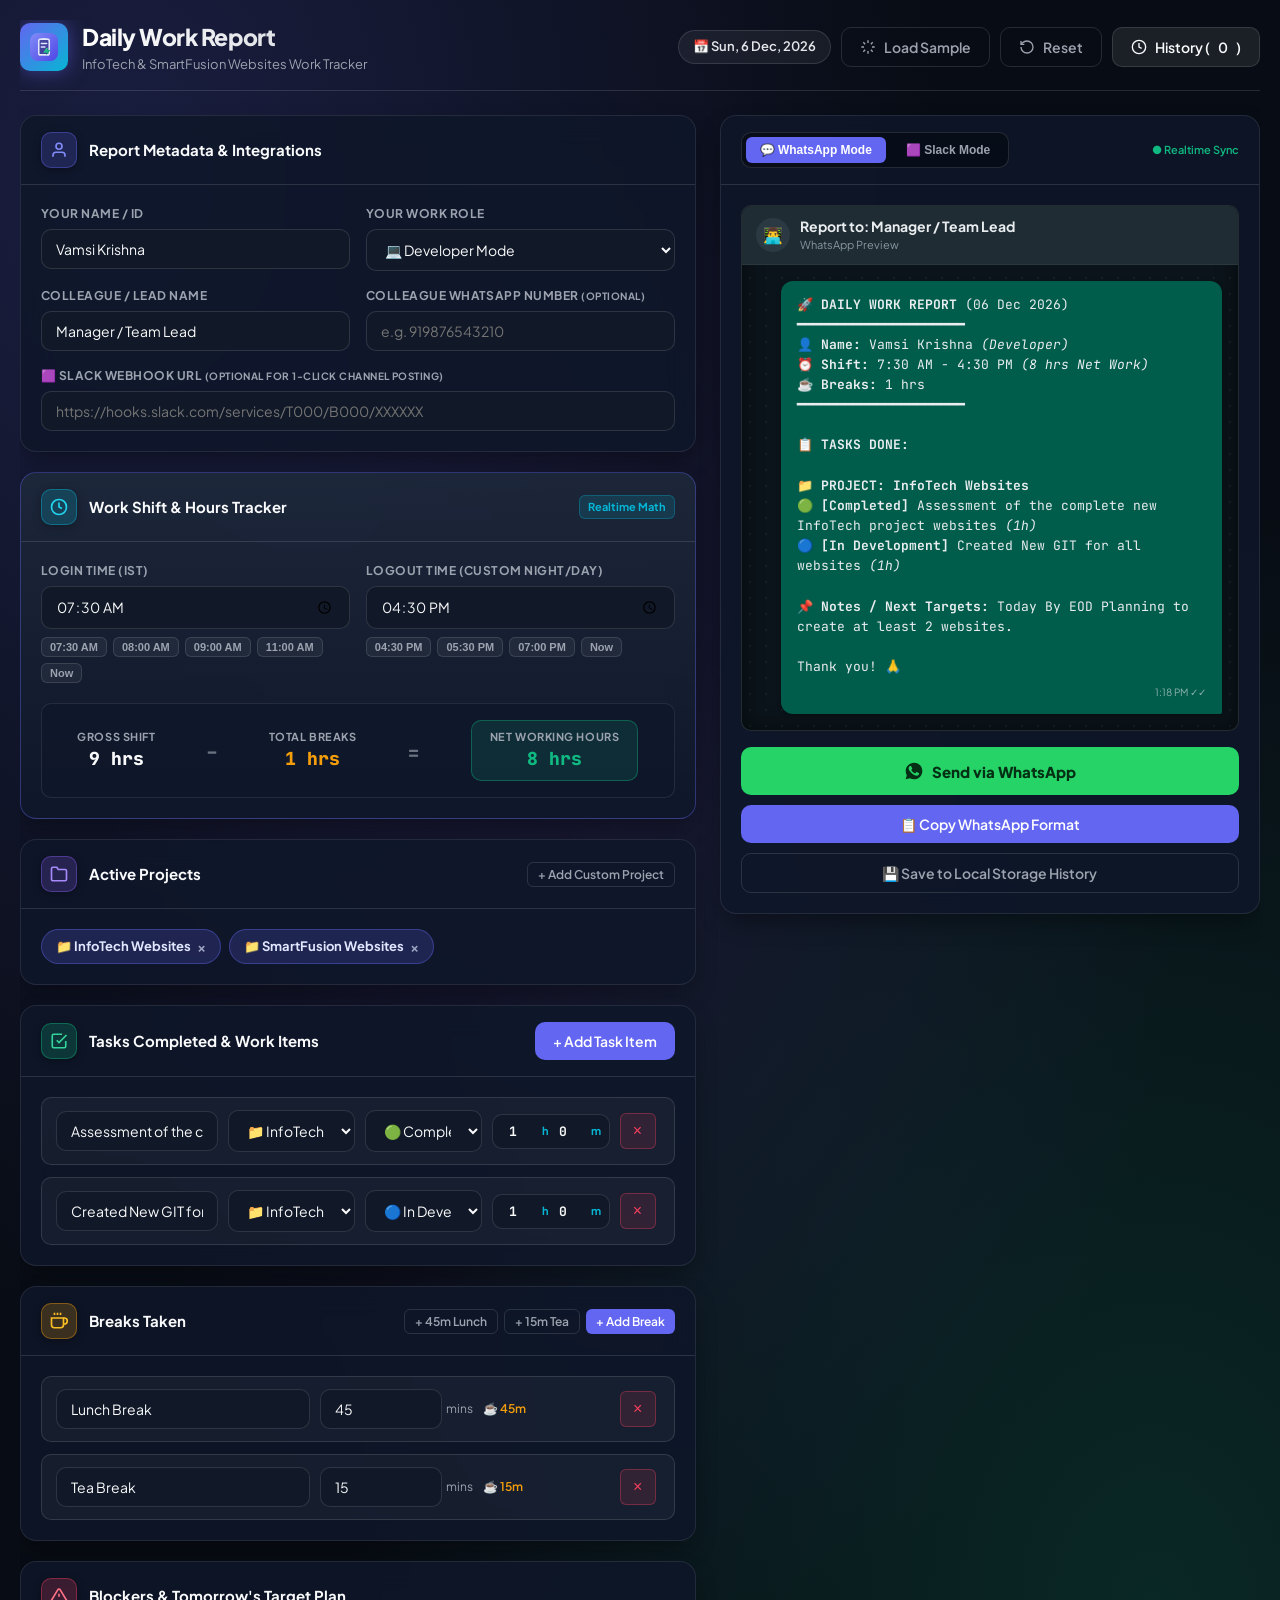
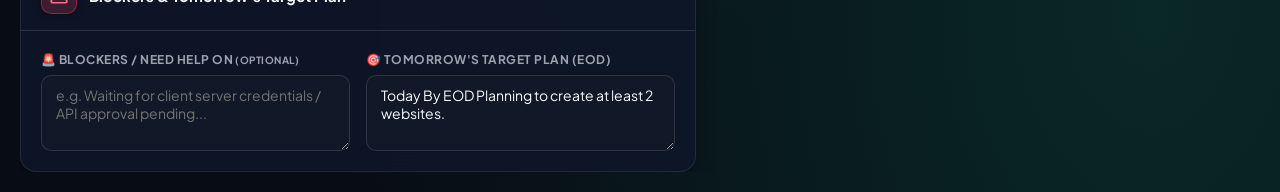
==== index.html @ c038e592 "Initial commit: Daily Work Report App" ====
<!DOCTYPE html>
<html lang="en">
<head>
  <meta charset="UTF-8">
  <meta name="viewport" content="width=device-width, initial-scale=1.0">
  <title>Daily Work Report & WhatsApp/Slack Generator</title>
  <link rel="preconnect" href="https://fonts.googleapis.com">
  <link rel="preconnect" href="https://fonts.gstatic.com" crossorigin>
  <link href="https://fonts.googleapis.com/css2?family=Plus+Jakarta+Sans:wght@400;500;600;700;800&family=JetBrains+Mono:wght@400;500;600;700&display=swap" rel="stylesheet">
  <link rel="icon" type="image/svg+xml" href="data:image/svg+xml,<svg xmlns='http://www.w3.org/2000/svg' viewBox='0 0 32 32' fill='none'><defs><linearGradient id='g1' x1='0%' y1='0%' x2='100%' y2='100%'><stop offset='0%' stop-color='%23818CF8'/><stop offset='100%' stop-color='%234F46E5'/></linearGradient><linearGradient id='g2' x1='0%' y1='0%' x2='100%' y2='100%'><stop offset='0%' stop-color='%2334D399'/><stop offset='100%' stop-color='%23059669'/></linearGradient></defs><rect width='32' height='32' rx='9' fill='url(%23g1)'/><path d='M10 8C10 6.89543 10.8954 6 12 6H20C21.1046 6 22 6.89543 22 8V24C22 25.1046 21.1046 26 20 26H12C10.8954 26 10 25.1046 10 24V8Z' fill='%231E1B4B' fill-opacity='0.5'/><path d='M10 9C10 7.89543 10.8954 7 12 7H20C21.1046 7 22 7.89543 22 9V23C22 24.1046 21.1046 25 20 25H12C10.8954 25 10 24.1046 10 23V9Z' stroke='%23E0E7FF' stroke-width='1.8' stroke-linejoin='round'/><path d='M14 6H18V8H14V6Z' fill='%23E0E7FF'/><path d='M13 12H19M13 16H17' stroke='%23E0E7FF' stroke-width='1.8' stroke-linecap='round'/><path d='M18.5 17L15 22.5H19.5L18 26L23.5 19.5H19.5L21 17H18.5Z' fill='url(%23g2)'/></svg>">
  <link rel="stylesheet" href="styles.css">
</head>
<body>
  <div class="app-container">
    <!-- Top Header -->
    <header class="app-header">
      <div class="header-brand">
        <div class="brand-icon" title="Daily Work Tracker">
          <svg width="28" height="28" viewBox="0 0 32 32" fill="none" xmlns="http://www.w3.org/2000/svg">
            <defs>
              <linearGradient id="logoGradIndex" x1="0%" y1="0%" x2="100%" y2="100%">
                <stop offset="0%" stop-color="#818CF8" />
                <stop offset="100%" stop-color="#4F46E5" />
              </linearGradient>
              <linearGradient id="sparkGradIndex" x1="0%" y1="0%" x2="100%" y2="100%">
                <stop offset="0%" stop-color="#34D399" />
                <stop offset="100%" stop-color="#059669" />
              </linearGradient>
            </defs>
            <rect width="32" height="32" rx="9" fill="url(#logoGradIndex)" />
            <path d="M10 8C10 6.89543 10.8954 6 12 6H20C21.1046 6 22 6.89543 22 8V24C22 25.1046 21.1046 26 20 26H12C10.8954 26 10 25.1046 10 24V8Z" fill="#1E1B4B" fill-opacity="0.5"/>
            <path d="M10 9C10 7.89543 10.8954 7 12 7H20C21.1046 7 22 7.89543 22 9V23C22 24.1046 21.1046 25 20 25H12C10.8954 25 10 24.1046 10 23V9Z" stroke="#E0E7FF" stroke-width="1.8" stroke-linejoin="round"/>
            <path d="M14 6H18V8H14V6Z" fill="#E0E7FF"/>
            <path d="M13 12H19M13 16H17" stroke="#E0E7FF" stroke-width="1.8" stroke-linecap="round"/>
            <path d="M18.5 17L15 22.5H19.5L18 26L23.5 19.5H19.5L21 17H18.5Z" fill="url(#sparkGradIndex)" />
          </svg>
        </div>
        <div>
          <h1>Daily Work Report</h1>
          <p class="subtitle">InfoTech & SmartFusion Websites Work Tracker</p>
        </div>
      </div>
      <div class="header-actions">
        <div class="date-badge" id="currentDateBadge">📅 Loading date...</div>
        <button class="btn btn-outline" id="btnLoadSample">
          <svg width="16" height="16" viewBox="0 0 24 24" fill="none" stroke="currentColor" stroke-width="2"><path d="M12 2v4M12 18v4M4.93 4.93l2.83 2.83M16.24 16.24l2.83 2.83M2 12h4M18 12h4M4.93 19.07l2.83-2.83M16.24 7.76l2.83-2.83"/></svg>
          Load Sample
        </button>
        <button class="btn btn-outline" id="btnResetForm">
          <svg width="16" height="16" viewBox="0 0 24 24" fill="none" stroke="currentColor" stroke-width="2"><path d="M3 12a9 9 0 1 0 9-9 9.75 9.75 0 0 0-6.74 2.74L3 8"/><path d="M3 3v5h5"/></svg>
          Reset
        </button>
        <button class="btn btn-secondary" id="btnOpenHistory">
          <svg width="16" height="16" viewBox="0 0 24 24" fill="none" stroke="currentColor" stroke-width="2"><circle cx="12" cy="12" r="10"/><polyline points="12 6 12 12 16 14"/></svg>
          History (<span id="historyCount">0</span>)
        </button>
      </div>
    </header>

    <!-- Main Workspace Layout -->
    <main class="main-content">
      <!-- Left Column: Input Form Sections -->
      <div class="form-column">
        
        <!-- User & Role Settings Card -->
        <section class="card">
          <div class="card-header">
            <span class="icon-badge icon-indigo">
              <svg width="18" height="18" viewBox="0 0 24 24" fill="none" stroke="currentColor" stroke-width="2.2"><path d="M20 21v-2a4 4 0 0 0-4-4H8a4 4 0 0 0-4 4v2"/><circle cx="12" cy="7" r="4"/></svg>
            </span>
            <h2>Report Metadata & Integrations</h2>
          </div>
          <div class="card-body grid-2">
            <div class="form-group">
              <label for="userName">Your Name / ID</label>
              <input type="text" id="userName" placeholder="e.g. Vamsi Krishna" value="Vamsi Krishna">
            </div>
            <div class="form-group">
              <label for="userRole">Your Work Role</label>
              <select id="userRole">
                <option value="Developer">💻 Developer Mode</option>
                <option value="Tester">🧪 QA / Tester Mode</option>
              </select>
            </div>
            <div class="form-group">
              <label for="colleagueName">Colleague / Lead Name</label>
              <input type="text" id="colleagueName" placeholder="e.g. Manager / Team Lead" value="Manager / Team Lead">
            </div>
            <div class="form-group">
              <label for="whatsappPhone">Colleague WhatsApp Number <small>(Optional)</small></label>
              <input type="tel" id="whatsappPhone" placeholder="e.g. 919876543210">
            </div>
            <div class="form-group grid-span-2">
              <label for="slackWebhook" class="text-purple">🟪 Slack Webhook URL <small>(Optional for 1-Click Channel Posting)</small></label>
              <input type="text" id="slackWebhook" placeholder="https://hooks.slack.com/services/T000/B000/XXXXXX">
            </div>
          </div>
        </section>

        <!-- Shift & Hours Tracker Card -->
        <section class="card highlight-card">
          <div class="card-header space-between">
            <div class="title-with-icon">
              <span class="icon-badge icon-cyan">
                <svg width="18" height="18" viewBox="0 0 24 24" fill="none" stroke="currentColor" stroke-width="2.2"><circle cx="12" cy="12" r="10"/><polyline points="12 6 12 12 16 14"/></svg>
              </span>
              <h2>Work Shift & Hours Tracker</h2>
            </div>
            <span class="badge badge-info">Realtime Math</span>
          </div>
          <div class="card-body">
            <div class="grid-2">
              <div class="form-group">
                <label for="loginTime">Login Time (IST)</label>
                <div class="input-with-presets">
                  <input type="time" id="loginTime" value="07:30">
                  <div class="preset-pills">
                    <button type="button" class="pill" data-target="loginTime" data-time="07:30">07:30 AM</button>
                    <button type="button" class="pill" data-target="loginTime" data-time="08:00">08:00 AM</button>
                    <button type="button" class="pill" data-target="loginTime" data-time="09:00">09:00 AM</button>
                    <button type="button" class="pill" data-target="loginTime" data-time="11:00">11:00 AM</button>
                    <button type="button" class="pill" data-target="loginTime" data-action="now">Now</button>
                  </div>
                </div>
              </div>

              <div class="form-group">
                <label for="logoutTime">Logout Time (Custom Night/Day)</label>
                <div class="input-with-presets">
                  <input type="time" id="logoutTime" value="16:30">
                  <div class="preset-pills">
                    <button type="button" class="pill" data-target="logoutTime" data-time="16:30">04:30 PM</button>
                    <button type="button" class="pill" data-target="logoutTime" data-time="17:30">05:30 PM</button>
                    <button type="button" class="pill" data-target="logoutTime" data-time="19:00">07:00 PM</button>
                    <button type="button" class="pill" data-target="logoutTime" data-action="now">Now</button>
                  </div>
                </div>
              </div>
            </div>

            <!-- Dynamic Live Hours Counter -->
            <div class="hours-summary-bar">
              <div class="metric-box">
                <span class="metric-label">Gross Shift</span>
                <span class="metric-value" id="grossShiftValue">9 hrs 0 mins</span>
              </div>
              <div class="metric-divider">-</div>
              <div class="metric-box">
                <span class="metric-label">Total Breaks</span>
                <span class="metric-value text-amber" id="totalBreaksValue">0 mins</span>
              </div>
              <div class="metric-divider">=</div>
              <div class="metric-box highlight">
                <span class="metric-label">Net Working Hours</span>
                <span class="metric-value text-emerald" id="netWorkingValue">9 hrs 0 mins</span>
              </div>
            </div>
          </div>
        </section>

        <!-- Primary Active Projects Card -->
        <section class="card">
          <div class="card-header space-between">
            <div class="title-with-icon">
              <span class="icon-badge icon-purple">
                <svg width="18" height="18" viewBox="0 0 24 24" fill="none" stroke="currentColor" stroke-width="2.2"><path d="M22 19a2 2 0 0 1-2 2H4a2 2 0 0 1-2-2V5a2 2 0 0 1 2-2h5l2 3h9a2 2 0 0 1 2 2z"/></svg>
              </span>
              <h2>Active Projects</h2>
            </div>
            <button type="button" class="btn btn-xs btn-outline" id="btnAddProject">+ Add Custom Project</button>
          </div>
          <div class="card-body">
            <div id="projectsList" class="projects-tag-list">
              <!-- Project tags rendered here -->
            </div>
          </div>
        </section>

        <!-- Tasks Done Card -->
        <section class="card">
          <div class="card-header space-between">
            <div class="title-with-icon">
              <span class="icon-badge icon-emerald">
                <svg width="18" height="18" viewBox="0 0 24 24" fill="none" stroke="currentColor" stroke-width="2.2"><path d="M9 11l3 3L22 4"/><path d="M21 12v7a2 2 0 0 1-2 2H5a2 2 0 0 1-2-2V5a2 2 0 0 1 2-2h11"/></svg>
              </span>
              <h2>Tasks Completed & Work Items</h2>
            </div>
            <button type="button" class="btn btn-primary" id="btnAddTask">+ Add Task Item</button>
          </div>
          <div class="card-body">
            <div id="tasksList" class="dynamic-list">
              <!-- Task items injected dynamically -->
            </div>
          </div>
        </section>

        <!-- Breaks Log Card -->
        <section class="card">
          <div class="card-header space-between">
            <div class="title-with-icon">
              <span class="icon-badge icon-amber">
                <svg width="18" height="18" viewBox="0 0 24 24" fill="none" stroke="currentColor" stroke-width="2.2"><path d="M18 8h1a4 4 0 0 1 0 8h-1"/><path d="M2 8h16v9a4 4 0 0 1-4 4H6a4 4 0 0 1-4-4V8z"/><line x1="6" y1="1" x2="6" y2="4"/><line x1="10" y1="1" x2="10" y2="4"/><line x1="14" y1="1" x2="14" y2="4"/></svg>
              </span>
              <h2>Breaks Taken</h2>
            </div>
            <div class="quick-break-buttons">
              <button type="button" class="btn btn-xs btn-outline" id="btnQuickLunch">+ 45m Lunch</button>
              <button type="button" class="btn btn-xs btn-outline" id="btnQuickTea">+ 15m Tea</button>
              <button type="button" class="btn btn-xs btn-primary" id="btnAddBreak">+ Add Break</button>
            </div>
          </div>
          <div class="card-body">
            <div id="breaksList" class="dynamic-list">
              <!-- Break items injected dynamically -->
            </div>
          </div>
        </section>

        <!-- Blockers & Tomorrow's Plan Card -->
        <section class="card">
          <div class="card-header">
            <span class="icon-badge icon-rose">
              <svg width="18" height="18" viewBox="0 0 24 24" fill="none" stroke="currentColor" stroke-width="2.2"><path d="M10.29 3.86L1.82 18a2 2 0 0 0 1.71 3h16.94a2 2 0 0 0 1.71-3L13.71 3.86a2 2 0 0 0-3.42 0z"/><line x1="12" y1="9" x2="12" y2="13"/><line x1="12" y1="17" x2="12.01" y2="17"/></svg>
            </span>
            <h2>Blockers & Tomorrow's Target Plan</h2>
          </div>
          <div class="card-body grid-2">
            <div class="form-group">
              <label for="blockersInput" class="text-rose">🚨 Blockers / Need Help On <small>(Optional)</small></label>
              <textarea id="blockersInput" rows="3" placeholder="e.g. Waiting for client server credentials / API approval pending..."></textarea>
            </div>
            <div class="form-group">
              <label for="tomorrowPlanInput" class="text-emerald">🎯 Tomorrow's Target Plan (EOD)</label>
              <textarea id="tomorrowPlanInput" rows="3" placeholder="e.g. Today By EOD Planning to create at least 2 websites."></textarea>
            </div>
          </div>
        </section>
      </div>

      <!-- Right Column: Live WhatsApp / Slack Preview & Actions -->
      <div class="preview-column">
        <div class="sticky-preview">
          <div class="card preview-card">
            <!-- Platform Mode Selector Tabs -->
            <div class="card-header space-between">
              <div class="platform-tabs">
                <button type="button" class="tab-btn active" id="tabWhatsapp">
                  💬 WhatsApp Mode
                </button>
                <button type="button" class="tab-btn" id="tabSlack">
                  🟪 Slack Mode
                </button>
              </div>
              <span class="status-indicator">● Realtime Sync</span>
            </div>
            
            <div class="card-body preview-body-container">
              <!-- WhatsApp Chat Shell -->
              <div class="whatsapp-chat-shell" id="whatsappShell">
                <div class="chat-header">
                  <div class="avatar">👨‍💻</div>
                  <div class="chat-info">
                    <div class="chat-name" id="previewRecipientName">Work Report Chat</div>
                    <div class="chat-status">WhatsApp Preview</div>
                  </div>
                </div>
                <div class="chat-body">
                  <div class="whatsapp-bubble">
                    <div class="bubble-content" id="reportPreviewContent">
                      <!-- Rendered formatted report text -->
                    </div>
                    <div class="bubble-timestamp" id="bubbleTime">1:18 PM ✓✓</div>
                  </div>
                </div>
              </div>

              <!-- Slack Chat Shell -->
              <div class="slack-chat-shell hidden" id="slackShell">
                <div class="slack-header">
                  <div class="slack-logo">#</div>
                  <div class="slack-info">
                    <div class="slack-channel-name"># daily-work-updates</div>
                    <div class="slack-channel-status">Slack Channel Preview</div>
                  </div>
                </div>
                <div class="slack-body">
                  <div class="slack-message-bubble">
                    <div class="slack-avatar">👤</div>
                    <div class="slack-message-content">
                      <div class="slack-author-name">Vamsi Krishna <span class="slack-time">1:18 PM</span></div>
                      <div class="bubble-content" id="slackPreviewContent">
                        <!-- Slack formatted content -->
                      </div>
                    </div>
                  </div>
                </div>
              </div>

              <!-- WhatsApp Action Buttons -->
              <div class="action-bar" id="whatsappActions">
                <button class="btn btn-whatsapp btn-block btn-lg" id="btnSendWhatsapp">
                  <svg width="20" height="20" viewBox="0 0 24 24" fill="currentColor">
                    <path d="M12.012 2c-5.506 0-9.989 4.478-9.99 9.984 0 1.763.459 3.486 1.332 5.002L2 22l5.127-1.344a9.96 9.96 0 004.881 1.27h.004c5.507 0 9.99-4.478 9.99-9.984 0-2.668-1.039-5.176-2.928-7.066A9.923 9.923 0 0012.012 2zm5.666 14.22c-.234.657-1.364 1.258-1.884 1.337-.52.079-1.196.113-1.928-.121-.444-.142-1.014-.329-1.748-.647-3.08-1.334-5.093-4.444-5.247-4.648-.154-.204-1.253-1.666-1.253-3.179 0-1.512.791-2.257 1.073-2.56.282-.303.616-.379.821-.379.205 0 .41.002.59.01.19.008.448-.073.7.531.256.604.872 2.128.948 2.281.077.153.128.334.026.538-.103.204-.154.331-.307.511-.153.18-.323.402-.461.54-.154.153-.314.321-.135.628.179.307.795 1.31 1.708 2.124 1.173 1.045 2.164 1.37 2.471 1.523.307.153.487.128.666-.077.179-.204.769-.896.974-1.203.205-.307.41-.256.692-.153.282.103 1.794.845 2.102.998.307.153.512.23.589.358.077.128.077.743-.157 1.401z"/>
                  </svg>
                  Send via WhatsApp
                </button>
                <button class="btn btn-primary btn-block" id="btnCopyReport">
                  📋 Copy WhatsApp Format
                </button>
                <button class="btn btn-outline btn-block" id="btnSaveHistory">
                  💾 Save to Local Storage History
                </button>
              </div>

              <!-- Slack Action Buttons -->
              <div class="action-bar hidden" id="slackActions">
                <button class="btn btn-slack btn-block btn-lg" id="btnSendSlackWebhook">
                  🟪 Post & Open Slack App
                </button>
                <button class="btn btn-primary btn-block" id="btnCopySlackReport">
                  📋 Copy Slack Markdown Text
                </button>
                <button class="btn btn-outline btn-block" id="btnSaveHistorySlack">
                  💾 Save to Local Storage History
                </button>
              </div>

            </div>
          </div>
        </div>
      </div>
    </main>
  </div>

  <!-- Saved History Modal -->
  <div class="modal-backdrop" id="historyModal">
    <div class="modal">
      <div class="modal-header">
        <h3>📜 Saved Daily Work Reports</h3>
        <button class="modal-close" id="btnCloseHistory">&times;</button>
      </div>
      <div class="modal-body" id="historyListContainer">
        <!-- History items loaded here -->
      </div>
      <div class="modal-footer">
        <button class="btn btn-outline" id="btnClearHistory">🗑️ Clear History</button>
        <button class="btn btn-secondary" id="btnCloseHistoryFooter">Close</button>
      </div>
    </div>
  </div>

  <!-- Toast Notification Container -->
  <div id="toastContainer" class="toast-container"></div>

  <script src="app.js"></script>
</body>
</html>
---- styles.css ----
/* ==========================================================================
   DAILY WORK REPORT & WHATSAPP/SLACK GENERATOR - STYLESHEET (ICON BADGES V5)
   ========================================================================== */

:root {
  --bg-dark: #080C14;
  --bg-card: rgba(15, 23, 42, 0.85);
  --bg-card-border: rgba(255, 255, 255, 0.09);
  --bg-input: #111827;
  --border-color: rgba(255, 255, 255, 0.12);

  --text-main: #F9FAFB;
  --text-muted: #9CA3AF;
  --text-dim: #6B7280;

  --accent-whatsapp: #25D366;
  --accent-whatsapp-hover: #1DA851;
  --accent-slack: #611F69;
  --accent-slack-hover: #4A154B;
  --accent-primary: #6366F1;
  --accent-primary-hover: #4F46E5;
  --accent-emerald: #10B981;
  --accent-amber: #F59E0B;
  --accent-rose: #F43F5E;
  --accent-cyan: #06B6D4;
  --accent-purple: #8B5CF6;

  /* Status Colors matching user badges */
  --status-completed: #15803D;
  --status-in-dev: #0284C7;
  --status-in-testing: #6B21A8;
  --status-rework: #78350F;
  --status-not-started: #B91C1C;
  --status-re-testing: #0284C7;
  --status-corrected: #0D9488;
  --status-initialized: #4F46E5;

  --radius-sm: 6px;
  --radius-md: 10px;
  --radius-lg: 16px;
  --radius-full: 9999px;

  --shadow-sm: 0 2px 4px rgba(0, 0, 0, 0.3);
  --shadow-md: 0 10px 25px -5px rgba(0, 0, 0, 0.4);
  --shadow-lg: 0 20px 40px -10px rgba(0, 0, 0, 0.6);
  --glass-backdrop: blur(16px);

  --font-sans: 'Plus Jakarta Sans', -apple-system, BlinkMacSystemFont, sans-serif;
  --font-mono: 'JetBrains Mono', monospace;
}

* {
  box-sizing: border-box;
  margin: 0;
  padding: 0;
}

html, body {
  overflow-x: hidden;
  width: 100%;
  max-width: 100vw;
  box-sizing: border-box;
}

body {
  font-family: var(--font-sans);
  background-color: var(--bg-dark);
  background-image:
    radial-gradient(at 10% 10%, rgba(99, 102, 241, 0.2) 0px, transparent 50%),
    radial-gradient(at 90% 90%, rgba(16, 185, 129, 0.16) 0px, transparent 50%),
    radial-gradient(at 50% 50%, rgba(139, 92, 246, 0.1) 0px, transparent 60%);
  color: var(--text-main);
  line-height: 1.5;
  min-height: 100vh;
  padding: 20px;
}

.app-container {
  max-width: 1380px;
  width: 100%;
  margin: 0 auto;
  overflow-x: hidden;
  box-sizing: border-box;
}

.hidden {
  display: none !important;
}

/* Icon Badge Containers for High Visibility */
.icon-badge {
  width: 36px;
  height: 36px;
  border-radius: var(--radius-md);
  display: inline-flex;
  align-items: center;
  justify-content: center;
  flex-shrink: 0;
  box-shadow: 0 2px 8px rgba(0, 0, 0, 0.3);
}

.icon-badge.icon-indigo {
  background: rgba(99, 102, 241, 0.2);
  color: #818CF8;
  border: 1px solid rgba(99, 102, 241, 0.4);
}

.icon-badge.icon-cyan {
  background: rgba(6, 182, 212, 0.2);
  color: #22D3EE;
  border: 1px solid rgba(6, 182, 212, 0.4);
}

.icon-badge.icon-purple {
  background: rgba(139, 92, 246, 0.2);
  color: #A78BFA;
  border: 1px solid rgba(139, 92, 246, 0.4);
}

.icon-badge.icon-emerald {
  background: rgba(16, 185, 129, 0.2);
  color: #34D399;
  border: 1px solid rgba(16, 185, 129, 0.4);
}

.icon-badge.icon-amber {
  background: rgba(245, 158, 11, 0.2);
  color: #FBBF24;
  border: 1px solid rgba(245, 158, 11, 0.4);
}

.icon-badge.icon-rose {
  background: rgba(244, 63, 94, 0.2);
  color: #FB7185;
  border: 1px solid rgba(244, 63, 94, 0.4);
}

/* Header */
.app-header {
  display: flex;
  justify-content: space-between;
  align-items: center;
  margin-bottom: 24px;
  padding-bottom: 16px;
  border-bottom: 1px solid var(--border-color);
  flex-wrap: wrap;
  gap: 16px;
}

.header-brand {
  display: flex;
  align-items: center;
  gap: 14px;
}

.brand-icon {
  width: 48px;
  height: 48px;
  background: linear-gradient(135deg, var(--accent-primary), var(--accent-cyan));
  border-radius: var(--radius-md);
  display: flex;
  align-items: center;
  justify-content: center;
  color: #FFFFFF;
  box-shadow: 0 0 20px rgba(99, 102, 241, 0.5);
}

.header-brand h1 {
  font-size: 23px;
  font-weight: 800;
  letter-spacing: -0.02em;
  background: linear-gradient(to right, #FFFFFF, #D1D5DB);
  -webkit-background-clip: text;
  background-clip: text;
  -webkit-text-fill-color: transparent;
}

.subtitle {
  font-size: 13px;
  color: var(--text-muted);
}

.header-actions {
  display: flex;
  align-items: center;
  gap: 10px;
  flex-wrap: wrap;
}

.date-badge {
  background: rgba(255, 255, 255, 0.06);
  border: 1px solid var(--border-color);
  padding: 6px 14px;
  border-radius: var(--radius-full);
  font-size: 13px;
  font-weight: 600;
  color: #E5E7EB;
}

/* Layout */
.main-content {
  display: grid;
  grid-template-columns: 1.25fr 1fr;
  gap: 24px;
}

@media (max-width: 1024px) {
  .main-content {
    grid-template-columns: 1fr;
  }
}

.form-column,
.preview-column {
  display: flex;
  flex-direction: column;
  gap: 20px;
}

.sticky-preview {
  position: sticky;
  top: 20px;
}

/* Cards */
.card {
  background: var(--bg-card);
  backdrop-filter: var(--glass-backdrop);
  -webkit-backdrop-filter: var(--glass-backdrop);
  border: 1px solid var(--bg-card-border);
  border-radius: var(--radius-lg);
  box-shadow: var(--shadow-md);
  overflow: hidden;
}

.card.highlight-card {
  border-color: rgba(99, 102, 241, 0.38);
  background: linear-gradient(180deg, rgba(30, 41, 59, 0.88), rgba(15, 23, 42, 0.92));
}

.card-header {
  padding: 16px 20px;
  border-bottom: 1px solid var(--border-color);
  display: flex;
  align-items: center;
  gap: 12px;
}

.card-header.space-between {
  justify-content: space-between;
}

.title-with-icon {
  display: flex;
  align-items: center;
  gap: 12px;
}

.card-header h2 {
  font-size: 15px;
  font-weight: 700;
  color: #F9FAFB;
}

.card-body {
  padding: 20px;
}

.grid-2 {
  display: grid;
  grid-template-columns: 1fr 1fr;
  gap: 16px;
}

.grid-span-2 {
  grid-column: span 2;
}

@media (max-width: 640px) {
  .grid-2 {
    grid-template-columns: 1fr;
  }

  .grid-span-2 {
    grid-column: span 1;
  }
}

.form-group {
  display: flex;
  flex-direction: column;
  gap: 6px;
}

.form-group label {
  font-size: 12px;
  font-weight: 700;
  text-transform: uppercase;
  letter-spacing: 0.04em;
  color: var(--text-muted);
}

input[type="text"],
input[type="tel"],
input[type="time"],
input[type="number"],
select,
textarea {
  width: 100%;
  padding: 10px 14px;
  background-color: var(--bg-input);
  border: 1px solid var(--border-color);
  border-radius: var(--radius-md);
  color: var(--text-main);
  font-family: var(--font-sans);
  font-size: 14px;
  outline: none;
  transition: all 0.2s ease;
}

input:focus,
select:focus,
textarea:focus {
  border-color: var(--accent-primary);
  box-shadow: 0 0 0 3px rgba(99, 102, 241, 0.25);
}

.input-with-presets {
  display: flex;
  flex-direction: column;
  gap: 8px;
}

.preset-pills {
  display: flex;
  gap: 6px;
  flex-wrap: wrap;
}

.pill {
  background: rgba(255, 255, 255, 0.05);
  border: 1px solid var(--border-color);
  color: var(--text-muted);
  padding: 3px 8px;
  border-radius: var(--radius-sm);
  font-size: 11px;
  font-weight: 600;
  cursor: pointer;
  transition: all 0.2s ease;
}

.pill:hover {
  background: rgba(99, 102, 241, 0.25);
  color: #FFFFFF;
  border-color: var(--accent-primary);
}

/* Hours Summary Metric Bar */
.hours-summary-bar {
  margin-top: 20px;
  padding: 16px;
  background: rgba(15, 23, 42, 0.75);
  border: 1px solid rgba(255, 255, 255, 0.09);
  border-radius: var(--radius-md);
  display: flex;
  align-items: center;
  justify-content: space-around;
  flex-wrap: wrap;
  gap: 12px;
}

.metric-box {
  display: flex;
  flex-direction: column;
  align-items: center;
}

.metric-box.highlight {
  background: rgba(16, 185, 129, 0.14);
  border: 1px solid rgba(16, 185, 129, 0.38);
  padding: 8px 18px;
  border-radius: var(--radius-md);
}

.metric-label {
  font-size: 11px;
  font-weight: 700;
  text-transform: uppercase;
  color: var(--text-muted);
  letter-spacing: 0.05em;
}

.metric-value {
  font-size: 18px;
  font-weight: 800;
  font-family: var(--font-mono);
}

.metric-divider {
  font-size: 20px;
  font-weight: 700;
  color: var(--text-dim);
}

.projects-tag-list {
  display: flex;
  gap: 8px;
  flex-wrap: wrap;
}

.project-tag {
  background: rgba(99, 102, 241, 0.2);
  border: 1px solid rgba(99, 102, 241, 0.4);
  color: #E0E7FF;
  padding: 6px 14px;
  border-radius: var(--radius-full);
  font-size: 13px;
  font-weight: 700;
  display: inline-flex;
  align-items: center;
  gap: 6px;
}

.project-tag .btn-remove-project {
  cursor: pointer;
  opacity: 0.65;
  font-size: 14px;
}

.project-tag .btn-remove-project:hover {
  opacity: 1;
  color: var(--accent-rose);
}

/* Colors */
.text-amber {
  color: var(--accent-amber);
}

.text-emerald {
  color: var(--accent-emerald);
}

.text-rose {
  color: var(--accent-rose);
}

.text-purple {
  color: var(--accent-purple);
}

/* Dynamic List */
.dynamic-list {
  display: flex;
  flex-direction: column;
  gap: 12px;
}

.dynamic-item {
  background: rgba(255, 255, 255, 0.04);
  border: 1px solid var(--border-color);
  padding: 12px 14px;
  border-radius: var(--radius-md);
  display: flex;
  align-items: center;
  gap: 10px;
}

.break-item-grid {
  display: grid;
  grid-template-columns: 2fr 1.2fr 1fr 40px;
  gap: 10px;
  width: 100%;
  align-items: center;
}

.task-item-grid {
  display: grid;
  grid-template-columns: 1.8fr 1.4fr 1.3fr 1.3fr 40px;
  gap: 10px;
  width: 100%;
  align-items: center;
}

.task-duration-picker {
  display: flex;
  align-items: center;
  gap: 4px;
  background: var(--bg-input);
  border: 1px solid var(--border-color);
  border-radius: var(--radius-md);
  padding: 6px 8px;
  width: 100%;
  box-sizing: border-box;
}

.task-duration-picker:focus-within {
  border-color: var(--accent-primary);
  box-shadow: 0 0 0 3px rgba(99, 102, 241, 0.25);
}

.duration-unit {
  display: flex;
  align-items: center;
  gap: 2px;
  flex: 1;
  min-width: 0;
}

.duration-unit input[type="number"] {
  width: 100%;
  padding: 2px;
  background: transparent;
  border: none;
  color: var(--text-main);
  font-family: var(--font-mono);
  font-size: 13px;
  font-weight: 700;
  text-align: center;
  outline: none;
  box-shadow: none;
}

.duration-unit input[type="number"]:focus {
  box-shadow: none;
  border: none;
}

.duration-unit .unit-text {
  font-size: 11px;
  font-weight: 700;
  color: var(--accent-cyan);
}

@media (max-width: 800px) {

  .break-item-grid,
  .task-item-grid {
    grid-template-columns: 1fr;
  }
}

.btn-icon-danger {
  background: rgba(244, 63, 94, 0.12);
  border: 1px solid rgba(244, 63, 94, 0.35);
  color: var(--accent-rose);
  width: 36px;
  height: 36px;
  border-radius: var(--radius-sm);
  display: flex;
  align-items: center;
  justify-content: center;
  cursor: pointer;
  font-size: 16px;
  transition: all 0.2s ease;
}

.btn-icon-danger:hover {
  background: var(--accent-rose);
  color: #FFFFFF;
}

.empty-list-notice {
  text-align: center;
  padding: 20px;
  color: var(--text-dim);
  font-size: 13px;
  border: 1px dashed var(--border-color);
  border-radius: var(--radius-md);
}

.quick-break-buttons {
  display: flex;
  gap: 6px;
}

.platform-tabs {
  display: flex;
  gap: 6px;
  background: rgba(0, 0, 0, 0.35);
  padding: 4px;
  border-radius: var(--radius-md);
  border: 1px solid var(--border-color);
}

.tab-btn {
  background: transparent;
  border: none;
  color: var(--text-muted);
  padding: 6px 14px;
  border-radius: var(--radius-sm);
  font-size: 12px;
  font-weight: 700;
  cursor: pointer;
  transition: all 0.2s ease;
}

.tab-btn.active {
  background: var(--accent-primary);
  color: #FFFFFF;
}

/* Buttons */
.btn {
  display: inline-flex;
  align-items: center;
  justify-content: center;
  gap: 8px;
  padding: 10px 18px;
  border-radius: var(--radius-md);
  font-family: var(--font-sans);
  font-size: 14px;
  font-weight: 600;
  cursor: pointer;
  border: none;
  transition: all 0.2s ease;
  white-space: nowrap;
}

.btn-block {
  width: 100%;
}

.btn-lg {
  padding: 14px 20px;
  font-size: 15px;
  font-weight: 700;
}

.btn-xs {
  padding: 4px 10px;
  font-size: 12px;
  border-radius: var(--radius-sm);
}

.btn-primary {
  background: var(--accent-primary);
  color: #FFFFFF;
}

.btn-primary:hover {
  background: var(--accent-primary-hover);
  box-shadow: 0 4px 12px rgba(99, 102, 241, 0.35);
}

.btn-whatsapp {
  background: var(--accent-whatsapp);
  color: #042F14;
  font-weight: 800;
}

.btn-whatsapp:hover {
  background: var(--accent-whatsapp-hover);
  color: #FFFFFF;
  box-shadow: 0 4px 16px rgba(37, 211, 102, 0.4);
}

.btn-slack {
  background: var(--accent-slack);
  color: #FFFFFF;
  font-weight: 800;
}

.btn-slack:hover {
  background: var(--accent-slack-hover);
  box-shadow: 0 4px 16px rgba(97, 31, 105, 0.4);
}

.btn-secondary {
  background: rgba(255, 255, 255, 0.08);
  color: var(--text-main);
  border: 1px solid var(--border-color);
}

.btn-secondary:hover {
  background: rgba(255, 255, 255, 0.16);
}

.btn-outline {
  background: transparent;
  color: var(--text-muted);
  border: 1px solid var(--border-color);
}

.btn-outline:hover {
  background: rgba(255, 255, 255, 0.06);
  color: var(--text-main);
  border-color: rgba(255, 255, 255, 0.25);
}

.badge {
  padding: 3px 8px;
  border-radius: var(--radius-sm);
  font-size: 11px;
  font-weight: 700;
}

.badge-info {
  background: rgba(6, 182, 212, 0.15);
  color: var(--accent-cyan);
  border: 1px solid rgba(6, 182, 212, 0.3);
}

/* WhatsApp Chat Preview */
.whatsapp-chat-shell {
  background-color: #0B141A;
  background-image: radial-gradient(rgba(255, 255, 255, 0.05) 1px, transparent 0);
  background-size: 16px 16px;
  border-radius: var(--radius-md);
  border: 1px solid rgba(255, 255, 255, 0.1);
  overflow: hidden;
  box-shadow: inset 0 0 20px rgba(0, 0, 0, 0.5);
}

.chat-header {
  background: #1F2C34;
  padding: 10px 14px;
  display: flex;
  align-items: center;
  gap: 10px;
  border-bottom: 1px solid rgba(255, 255, 255, 0.05);
}

.avatar {
  width: 34px;
  height: 34px;
  background: #2A3942;
  border-radius: 50%;
  display: flex;
  align-items: center;
  justify-content: center;
  font-size: 16px;
}

.chat-name {
  font-size: 14px;
  font-weight: 700;
  color: #E9EDEF;
}

.chat-status {
  font-size: 11px;
  color: #8696A0;
}

.chat-body {
  padding: 16px;
  display: flex;
  justify-content: flex-end;
}

.whatsapp-bubble {
  background-color: #005C4B;
  color: #E9EDEF;
  padding: 14px 16px;
  border-radius: 12px 12px 2px 12px;
  max-width: 95%;
  box-shadow: 0 1px 4px rgba(0, 0, 0, 0.35);
}

/* Slack Shell Preview */
.slack-chat-shell {
  background-color: #1A1D21;
  border-radius: var(--radius-md);
  border: 1px solid rgba(255, 255, 255, 0.1);
  overflow: hidden;
  box-shadow: inset 0 0 20px rgba(0, 0, 0, 0.5);
}

.slack-header {
  background: #121517;
  padding: 10px 14px;
  display: flex;
  align-items: center;
  gap: 10px;
  border-bottom: 1px solid rgba(255, 255, 255, 0.08);
}

.slack-logo {
  font-size: 18px;
  font-weight: 900;
  color: #E8E8E8;
}

.slack-channel-name {
  font-size: 14px;
  font-weight: 700;
  color: #D1D2D3;
}

.slack-channel-status {
  font-size: 11px;
  color: #ABADB0;
}

.slack-body {
  padding: 16px;
}

.slack-message-bubble {
  display: flex;
  gap: 12px;
  background: #222529;
  padding: 12px 14px;
  border-radius: var(--radius-md);
  border: 1px solid rgba(255, 255, 255, 0.06);
}

.slack-avatar {
  font-size: 24px;
}

.slack-author-name {
  font-weight: 800;
  font-size: 14px;
  color: #F8F8F8;
  margin-bottom: 4px;
}

.slack-time {
  font-weight: 400;
  font-size: 11px;
  color: #ABADB0;
  margin-left: 6px;
}

.bubble-content {
  font-family: var(--font-mono);
  font-size: 13px;
  white-space: pre-wrap;
  word-break: break-word;
  line-height: 1.55;
}

.bubble-timestamp {
  font-size: 10px;
  color: rgba(233, 237, 239, 0.6);
  text-align: right;
  margin-top: 8px;
}

.status-indicator {
  font-size: 11px;
  color: var(--accent-emerald);
  font-weight: 600;
}

.action-bar {
  margin-top: 16px;
  display: flex;
  flex-direction: column;
  gap: 10px;
}

/* Modal Popup */
.modal-backdrop {
  position: fixed;
  top: 0;
  left: 0;
  width: 100vw;
  height: 100vh;
  background: rgba(0, 0, 0, 0.78);
  backdrop-filter: blur(8px);
  display: flex;
  align-items: center;
  justify-content: center;
  opacity: 0;
  pointer-events: none;
  transition: opacity 0.25s ease;
  z-index: 999;
}

.modal-backdrop.open {
  opacity: 1;
  pointer-events: auto;
}

.modal {
  background: #111827;
  border: 1px solid var(--border-color);
  border-radius: var(--radius-lg);
  width: 90%;
  max-width: 680px;
  max-height: 85vh;
  display: flex;
  flex-direction: column;
  box-shadow: var(--shadow-lg);
}

.modal-header {
  padding: 16px 20px;
  border-bottom: 1px solid var(--border-color);
  display: flex;
  justify-content: space-between;
  align-items: center;
}

.modal-close {
  background: none;
  border: none;
  color: var(--text-muted);
  font-size: 24px;
  cursor: pointer;
}

.modal-body {
  padding: 20px;
  overflow-y: auto;
  display: flex;
  flex-direction: column;
  gap: 12px;
}

.modal-footer {
  padding: 16px 20px;
  border-top: 1px solid var(--border-color);
  display: flex;
  justify-content: space-between;
}

.history-card {
  background: rgba(255, 255, 255, 0.03);
  border: 1px solid var(--border-color);
  border-radius: var(--radius-md);
  padding: 14px;
}

.history-meta {
  display: flex;
  justify-content: space-between;
  font-size: 12px;
  color: var(--text-muted);
  margin-bottom: 8px;
}

.history-text {
  font-family: var(--font-mono);
  font-size: 12px;
  white-space: pre-wrap;
  color: var(--text-main);
  background: rgba(0, 0, 0, 0.3);
  padding: 10px;
  border-radius: var(--radius-sm);
  max-height: 140px;
  overflow-y: auto;
}

.history-actions {
  margin-top: 8px;
  display: flex;
  gap: 8px;
  justify-content: flex-end;
}

/* Toast Notifications */
.toast-container {
  position: fixed;
  bottom: 24px;
  right: 24px;
  display: flex;
  flex-direction: column;
  gap: 10px;
  z-index: 1000;
}

.toast {
  background: #1F2937;
  border: 1px solid var(--border-color);
  color: #FFFFFF;
  padding: 12px 18px;
  border-radius: var(--radius-md);
  font-size: 14px;
  font-weight: 600;
  box-shadow: var(--shadow-lg);
  display: flex;
  align-items: center;
  gap: 10px;
  animation: slideUp 0.3s ease-out;
}

.toast.success {
  border-left: 4px solid var(--accent-emerald);
}

.toast.info {
  border-left: 4px solid var(--accent-primary);
}

@keyframes slideUp {
  from {
    opacity: 0;
    transform: translateY(20px);
  }

  to {
    opacity: 1;
    transform: translateY(0);
  }
}

/* Mobile Responsive Adjustments - Prevent Horizontal Scroll */
@media (max-width: 768px) {
  body {
    padding: 10px;
  }

  .app-header {
    flex-direction: column;
    align-items: flex-start;
    gap: 12px;
  }

  .header-actions {
    width: 100%;
    justify-content: flex-start;
  }

  .hours-summary-bar {
    flex-direction: column;
    align-items: stretch;
    gap: 10px;
  }

  .metric-divider {
    display: none;
  }

  .task-item-grid,
  .break-item-grid {
    grid-template-columns: 1fr !important;
  }

  .task-item-grid > *,
  .break-item-grid > * {
    min-width: 0;
    width: 100%;
  }

  .modal {
    width: 95%;
    margin: 10px;
  }

  .bubble-content,
  .history-text {
    word-break: break-word;
    overflow-wrap: break-word;
  }
}
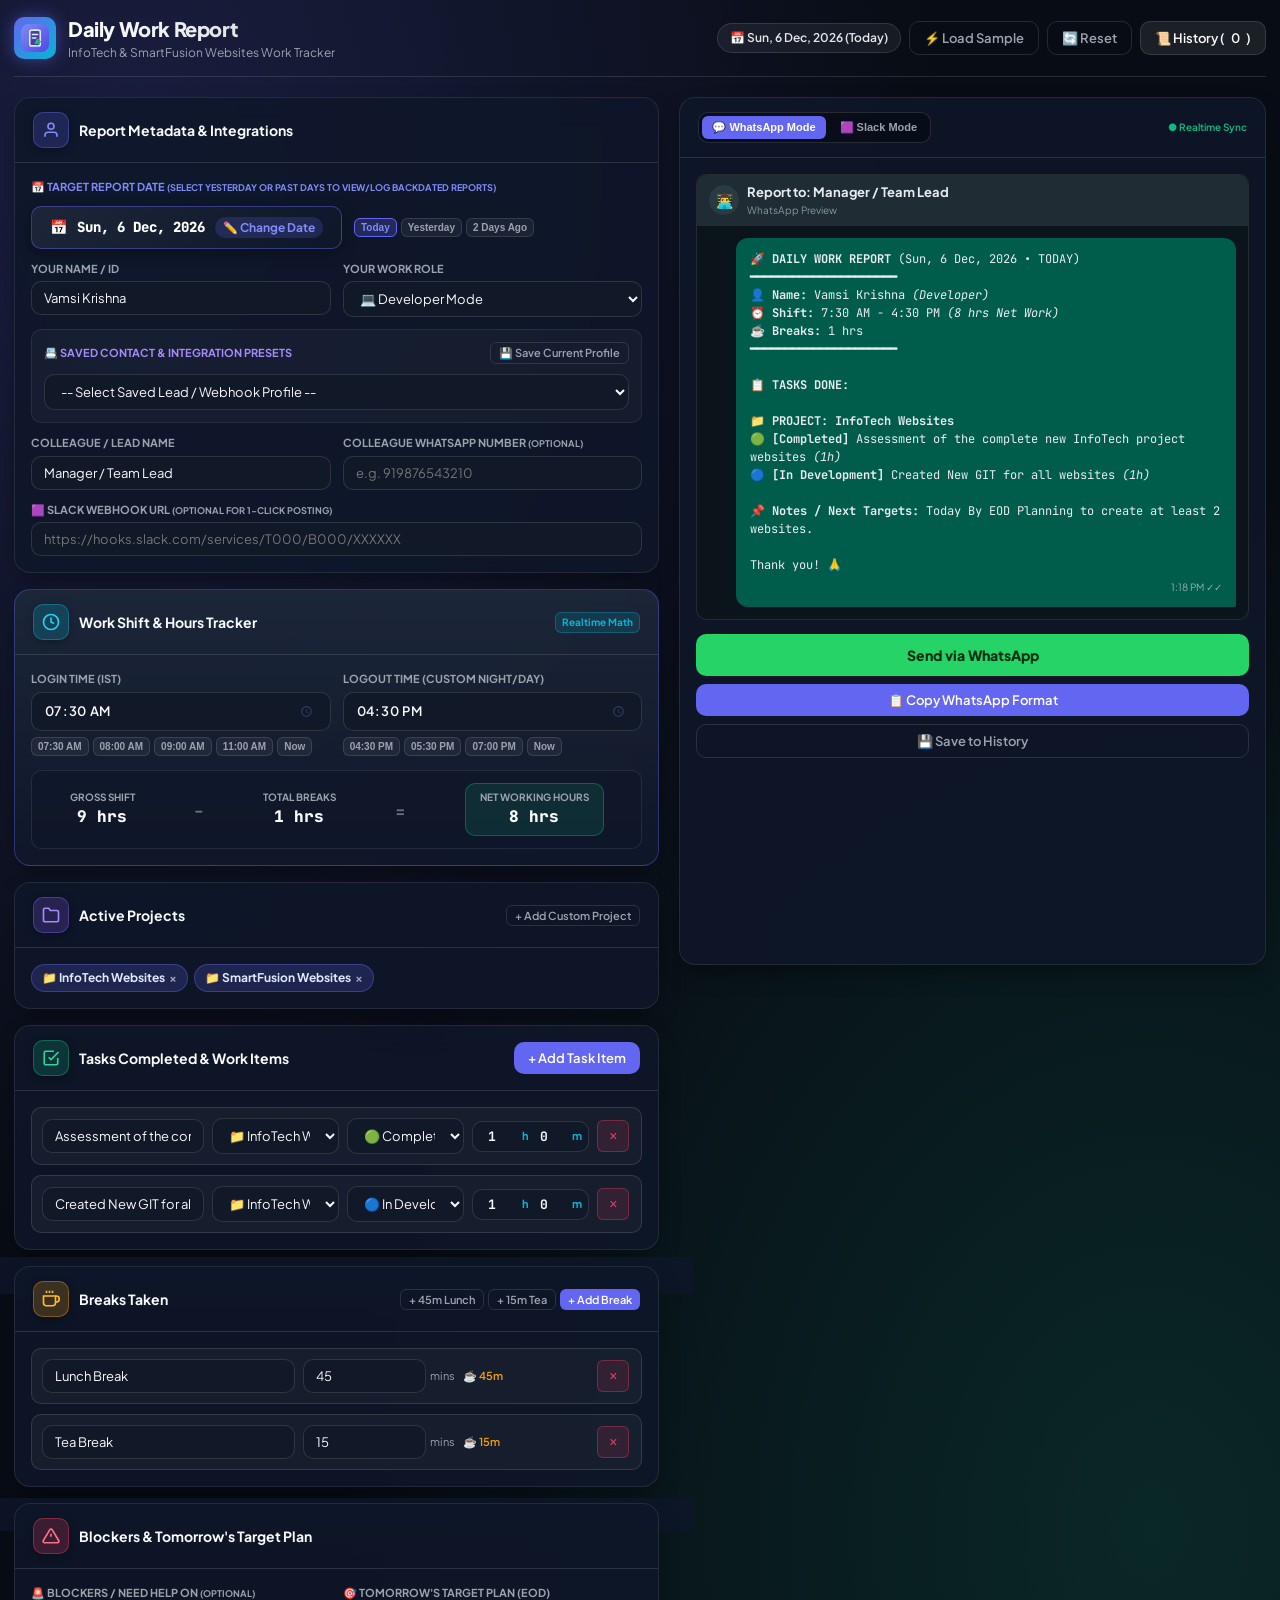
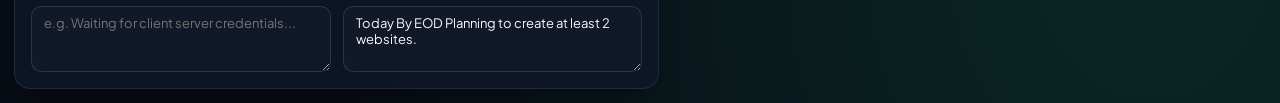
==== commit 0f3d2f25: "updates" ====
--- a/index.html
+++ b/index.html
@@ -1,38 +1,1268 @@
 <!DOCTYPE html>
 <html lang="en">
+
 <head>
   <meta charset="UTF-8">
   <meta name="viewport" content="width=device-width, initial-scale=1.0">
   <title>Daily Work Report & WhatsApp/Slack Generator</title>
   <link rel="preconnect" href="https://fonts.googleapis.com">
   <link rel="preconnect" href="https://fonts.gstatic.com" crossorigin>
-  <link href="https://fonts.googleapis.com/css2?family=Plus+Jakarta+Sans:wght@400;500;600;700;800&family=JetBrains+Mono:wght@400;500;600;700&display=swap" rel="stylesheet">
+  <link
+    href="https://fonts.googleapis.com/css2?family=Plus+Jakarta+Sans:wght@400;500;600;700;800&family=JetBrains+Mono:wght@400;500;600;700&display=swap"
+    rel="stylesheet">
   <link rel="icon" type="image/svg+xml" href="data:image/svg+xml,<svg xmlns='http://www.w3.org/2000/svg' viewBox='0 0 32 32' fill='none'><defs><linearGradient id='g1' x1='0%' y1='0%' x2='100%' y2='100%'><stop offset='0%' stop-color='%23818CF8'/><stop offset='100%' stop-color='%234F46E5'/></linearGradient><linearGradient id='g2' x1='0%' y1='0%' x2='100%' y2='100%'><stop offset='0%' stop-color='%2334D399'/><stop offset='100%' stop-color='%23059669'/></linearGradient></defs><rect width='32' height='32' rx='9' fill='url(%23g1)'/><path d='M10 8C10 6.89543 10.8954 6 12 6H20C21.1046 6 22 6.89543 22 8V24C22 25.1046 21.1046 26 20 26H12C10.8954 26 10 25.1046 10 24V8Z' fill='%231E1B4B' fill-opacity='0.5'/><path d='M10 9C10 7.89543 10.8954 7 12 7H20C21.1046 7 22 7.89543 22 9V23C22 24.1046 21.1046 25 20 25H12C10.8954 25 10 24.1046 10 23V9Z' stroke='%23E0E7FF' stroke-width='1.8' stroke-linejoin='round'/><path d='M14 6H18V8H14V6Z' fill='%23E0E7FF'/><path d='M13 12H19M13 16H17' stroke='%23E0E7FF' stroke-width='1.8' stroke-linecap='round'/><path d='M18.5 17L15 22.5H19.5L18 26L23.5 19.5H19.5L21 17H18.5Z' fill='url(%23g2)'/></svg>">
-  <link rel="stylesheet" href="styles.css">
+  <style>
+    /* ==========================================================================
+   DAILY WORK REPORT & WHATSAPP/SLACK GENERATOR - MOBILE BUNDLE (V5 ICON BADGES)
+   ========================================================================== */
+
+    :root {
+      color-scheme: dark !important;
+      --bg-dark: #080C14;
+      --bg-card: rgba(15, 23, 42, 0.85);
+      --bg-card-border: rgba(255, 255, 255, 0.09);
+      --bg-input: #111827;
+      --border-color: rgba(255, 255, 255, 0.12);
+
+      --text-main: #F9FAFB;
+      --text-muted: #9CA3AF;
+      --text-dim: #6B7280;
+
+      --accent-whatsapp: #25D366;
+      --accent-whatsapp-hover: #1DA851;
+      --accent-slack: #611F69;
+      --accent-slack-hover: #4A154B;
+      --accent-primary: #6366F1;
+      --accent-primary-hover: #4F46E5;
+      --accent-emerald: #10B981;
+      --accent-amber: #F59E0B;
+      --accent-rose: #F43F5E;
+      --accent-cyan: #06B6D4;
+      --accent-purple: #8B5CF6;
+
+      --radius-sm: 6px;
+      --radius-md: 10px;
+      --radius-lg: 16px;
+      --radius-full: 9999px;
+
+      --shadow-sm: 0 2px 4px rgba(0, 0, 0, 0.3);
+      --shadow-md: 0 10px 25px -5px rgba(0, 0, 0, 0.4);
+      --shadow-lg: 0 20px 40px -10px rgba(0, 0, 0, 0.6);
+      --glass-backdrop: blur(16px);
+
+      --font-sans: 'Plus Jakarta Sans', -apple-system, BlinkMacSystemFont, sans-serif;
+      --font-mono: 'JetBrains Mono', monospace;
+    }
+
+    * {
+      box-sizing: border-box;
+      margin: 0;
+      padding: 0;
+    }
+
+    /* Hide scrollbars globally across all browsers & containers while keeping smooth scrolling */
+    html, body, div, section, textarea, main, .preview-body-container, .modal-body {
+      -ms-overflow-style: none !important;  /* IE and Edge */
+      scrollbar-width: none !important;  /* Firefox */
+    }
+
+    *::-webkit-scrollbar,
+    ::-webkit-scrollbar,
+    ::-webkit-scrollbar-thumb,
+    ::-webkit-scrollbar-track {
+      display: none !important;
+      width: 0 !important;
+      height: 0 !important;
+      background: transparent !important;
+    }
+
+    body {
+      font-family: var(--font-sans);
+      background-color: var(--bg-dark);
+      background-image:
+        radial-gradient(at 10% 10%, rgba(99, 102, 241, 0.2) 0px, transparent 50%),
+        radial-gradient(at 90% 90%, rgba(16, 185, 129, 0.16) 0px, transparent 50%);
+      color: var(--text-main);
+      line-height: 1.5;
+      min-height: 100vh;
+      padding: 14px;
+    }
+
+    .app-container {
+      max-width: 1680px;
+      margin: 0 auto;
+    }
+
+    .hidden {
+      display: none !important;
+    }
+
+    /* Icon Badge Containers for High Visibility */
+    .icon-badge {
+      width: 36px;
+      height: 36px;
+      border-radius: var(--radius-md);
+      display: inline-flex;
+      align-items: center;
+      justify-content: center;
+      flex-shrink: 0;
+      box-shadow: 0 2px 8px rgba(0, 0, 0, 0.3);
+    }
+
+    .icon-badge.icon-indigo {
+      background: rgba(99, 102, 241, 0.2);
+      color: #818CF8;
+      border: 1px solid rgba(99, 102, 241, 0.4);
+    }
+
+    .icon-badge.icon-cyan {
+      background: rgba(6, 182, 212, 0.2);
+      color: #22D3EE;
+      border: 1px solid rgba(6, 182, 212, 0.4);
+    }
+
+    .icon-badge.icon-purple {
+      background: rgba(139, 92, 246, 0.2);
+      color: #A78BFA;
+      border: 1px solid rgba(139, 92, 246, 0.4);
+    }
+
+    .icon-badge.icon-emerald {
+      background: rgba(16, 185, 129, 0.2);
+      color: #34D399;
+      border: 1px solid rgba(16, 185, 129, 0.4);
+    }
+
+    .icon-badge.icon-amber {
+      background: rgba(245, 158, 11, 0.2);
+      color: #FBBF24;
+      border: 1px solid rgba(245, 158, 11, 0.4);
+    }
+
+    .icon-badge.icon-rose {
+      background: rgba(244, 63, 94, 0.2);
+      color: #FB7185;
+      border: 1px solid rgba(244, 63, 94, 0.4);
+    }
+
+    /* Header */
+    .app-header {
+      display: flex;
+      justify-content: space-between;
+      align-items: center;
+      margin-bottom: 20px;
+      padding-bottom: 14px;
+      border-bottom: 1px solid var(--border-color);
+      flex-wrap: wrap;
+      gap: 12px;
+    }
+
+    .header-brand {
+      display: flex;
+      align-items: center;
+      gap: 12px;
+    }
+
+    .brand-icon {
+      width: 42px;
+      height: 42px;
+      background: linear-gradient(135deg, var(--accent-primary), var(--accent-cyan));
+      border-radius: var(--radius-md);
+      display: flex;
+      align-items: center;
+      justify-content: center;
+      color: #FFFFFF;
+      box-shadow: 0 0 16px rgba(99, 102, 241, 0.5);
+    }
+
+    .header-brand h1 {
+      font-size: 20px;
+      font-weight: 800;
+      letter-spacing: -0.02em;
+      background: linear-gradient(to right, #FFFFFF, #D1D5DB);
+      -webkit-background-clip: text;
+      background-clip: text;
+      -webkit-text-fill-color: transparent;
+    }
+
+    .subtitle {
+      font-size: 12px;
+      color: var(--text-muted);
+    }
+
+    .header-actions {
+      display: flex;
+      align-items: center;
+      gap: 8px;
+      flex-wrap: wrap;
+    }
+
+    .date-badge {
+      background: rgba(255, 255, 255, 0.06);
+      border: 1px solid var(--border-color);
+      padding: 5px 12px;
+      border-radius: var(--radius-full);
+      font-size: 12px;
+      font-weight: 600;
+      color: #E5E7EB;
+      cursor: pointer;
+    }
+
+    .date-badge:hover {
+      background: rgba(99, 102, 241, 0.2);
+      border-color: rgba(99, 102, 241, 0.5);
+      color: #818CF8;
+    }
+
+    .main-content {
+      display: grid;
+      grid-template-columns: 1.1fr 1fr;
+      gap: 20px;
+      align-items: stretch;
+    }
+
+    @media (max-width: 1024px) {
+      .main-content {
+        grid-template-columns: 1fr;
+      }
+    }
+
+    .form-column {
+      display: flex;
+      flex-direction: column;
+      gap: 16px;
+    }
+
+    .preview-column {
+      display: flex;
+      flex-direction: column;
+      gap: 16px;
+      height: 100%;
+    }
+
+    .sticky-preview {
+      position: sticky;
+      top: 16px;
+      height: calc(100vh - 32px);
+      max-height: calc(100vh - 32px);
+      display: flex;
+      flex-direction: column;
+    }
+
+    .preview-card {
+      height: 100%;
+      max-height: calc(100vh - 32px);
+      display: flex;
+      flex-direction: column;
+    }
+
+    .preview-body-container {
+      overflow-y: auto;
+      flex: 1;
+    }
+
+    .card {
+      background: var(--bg-card);
+      backdrop-filter: var(--glass-backdrop);
+      border: 1px solid var(--bg-card-border);
+      border-radius: var(--radius-lg);
+      box-shadow: var(--shadow-md);
+      overflow: hidden;
+    }
+
+    .card.highlight-card {
+      border-color: rgba(99, 102, 241, 0.38);
+      background: linear-gradient(180deg, rgba(30, 41, 59, 0.88), rgba(15, 23, 42, 0.92));
+    }
+
+    .card-header {
+      padding: 14px 18px;
+      border-bottom: 1px solid var(--border-color);
+      display: flex;
+      align-items: center;
+      gap: 10px;
+    }
+
+    .card-header.space-between {
+      justify-content: space-between;
+    }
+
+    .title-with-icon {
+      display: flex;
+      align-items: center;
+      gap: 10px;
+    }
+
+    .card-header h2 {
+      font-size: 14px;
+      font-weight: 700;
+      color: #F9FAFB;
+    }
+
+    .card-body {
+      padding: 16px;
+    }
+
+    .grid-2 {
+      display: grid;
+      grid-template-columns: 1fr 1fr;
+      gap: 12px;
+    }
+
+    .grid-span-2 {
+      grid-column: span 2;
+    }
+
+    @media (max-width: 640px) {
+      .grid-2 {
+        grid-template-columns: 1fr;
+      }
+
+      .grid-span-2 {
+        grid-column: span 1;
+      }
+    }
+
+    .form-group {
+      display: flex;
+      flex-direction: column;
+      gap: 4px;
+    }
+
+    .form-group label {
+      font-size: 11px;
+      font-weight: 700;
+      text-transform: uppercase;
+      color: var(--text-muted);
+    }
+
+    input[type="text"],
+    input[type="tel"],
+    input[type="time"],
+    input[type="date"],
+    input[type="number"],
+    select,
+    textarea {
+      width: 100%;
+      padding: 8px 12px;
+      background-color: var(--bg-input);
+      border: 1px solid var(--border-color);
+      border-radius: var(--radius-md);
+      color: var(--text-main);
+      font-family: var(--font-sans);
+      font-size: 13px;
+      outline: none;
+      color-scheme: dark !important;
+    }
+
+    input[type="date"],
+    input[type="time"] {
+      color-scheme: dark !important;
+      font-weight: 600;
+      letter-spacing: 0.02em;
+      cursor: pointer;
+    }
+
+    input[type="date"]::-webkit-calendar-picker-indicator,
+    input[type="time"]::-webkit-calendar-picker-indicator {
+      filter: invert(0.8) sepia(100%) hue-rotate(190deg) saturate(300%) !important;
+      cursor: pointer;
+      opacity: 0.9;
+      padding: 4px;
+      border-radius: 4px;
+      transition: all 0.2s ease;
+    }
+
+    input[type="date"]::-webkit-calendar-picker-indicator:hover,
+    input[type="time"]::-webkit-calendar-picker-indicator:hover {
+      opacity: 1;
+      background: rgba(99, 102, 241, 0.3);
+      transform: scale(1.1);
+    }
+
+    input:focus,
+    select:focus,
+    textarea:focus {
+      border-color: var(--accent-primary);
+      box-shadow: 0 0 0 3px rgba(99, 102, 241, 0.25);
+    }
+
+    /* Capsule Date Picker Widget (D M Y Pill Container matching User Drawing) */
+    .capsule-date-row {
+      display: flex;
+      align-items: center;
+      gap: 12px;
+      flex-wrap: wrap;
+    }
+
+    .capsule-date-picker {
+      display: inline-flex;
+      align-items: center;
+      gap: 8px;
+      padding: 6px 14px;
+      background: linear-gradient(135deg, rgba(17, 24, 39, 0.95), rgba(15, 23, 42, 0.98));
+      border: 1.5px solid rgba(99, 102, 241, 0.45);
+      border-radius: 9999px;
+      box-shadow: 0 4px 16px rgba(0, 0, 0, 0.4), inset 0 1px 0 rgba(255, 255, 255, 0.08);
+      transition: all 0.25s ease;
+    }
+
+    .capsule-date-picker:hover {
+      border-color: rgba(99, 102, 241, 0.8);
+      box-shadow: 0 0 20px rgba(99, 102, 241, 0.35);
+    }
+
+    .capsule-circle-wrapper {
+      display: inline-flex;
+      align-items: center;
+      gap: 4px;
+      position: relative;
+    }
+
+    .capsule-circle-select {
+      width: 42px;
+      height: 42px;
+      border-radius: 50% !important;
+      background: rgba(99, 102, 241, 0.18) !important;
+      border: 2px solid rgba(99, 102, 241, 0.5) !important;
+      color: #FFFFFF !important;
+      font-weight: 800 !important;
+      font-size: 13px !important;
+      font-family: var(--font-mono) !important;
+      text-align: center;
+      text-align-last: center;
+      padding: 0 !important;
+      cursor: pointer;
+      outline: none;
+      appearance: none;
+      -webkit-appearance: none;
+      -moz-appearance: none;
+      box-shadow: inset 0 2px 4px rgba(0, 0, 0, 0.3);
+      transition: all 0.2s ease;
+      color-scheme: dark !important;
+    }
+
+    .capsule-circle-select:hover,
+    .capsule-circle-select:focus {
+      background: rgba(99, 102, 241, 0.35) !important;
+      border-color: #818CF8 !important;
+      box-shadow: 0 0 14px rgba(129, 140, 248, 0.6) !important;
+      transform: scale(1.06);
+    }
+
+    .capsule-circle-select option {
+      background: #111827;
+      color: #F9FAFB;
+      font-family: var(--font-mono);
+      padding: 6px;
+    }
+
+    .capsule-label-badge {
+      font-size: 13px;
+      font-weight: 900;
+      color: #818CF8;
+      font-family: var(--font-sans);
+      letter-spacing: -0.02em;
+      user-select: none;
+      margin-right: 2px;
+    }
+
+    .capsule-dot {
+      color: var(--text-dim);
+      font-size: 12px;
+      user-select: none;
+    }
+
+    .input-with-presets {
+      display: flex;
+      flex-direction: column;
+      gap: 6px;
+    }
+
+    .preset-pills {
+      display: flex;
+      gap: 4px;
+      flex-wrap: wrap;
+    }
+
+    .pill {
+      background: rgba(255, 255, 255, 0.05);
+      border: 1px solid var(--border-color);
+      color: var(--text-muted);
+      padding: 3px 6px;
+      border-radius: var(--radius-sm);
+      font-size: 10px;
+      font-weight: 600;
+      cursor: pointer;
+    }
+
+    .pill.active {
+      background: rgba(99, 102, 241, 0.25);
+      border-color: var(--accent-primary);
+      color: #818CF8;
+    }
+
+    .pill:hover {
+      background: rgba(99, 102, 241, 0.25);
+      color: #FFFFFF;
+    }
+
+    .hours-summary-bar {
+      margin-top: 14px;
+      padding: 12px;
+      background: rgba(15, 23, 42, 0.75);
+      border: 1px solid rgba(255, 255, 255, 0.09);
+      border-radius: var(--radius-md);
+      display: flex;
+      align-items: center;
+      justify-content: space-around;
+      flex-wrap: wrap;
+      gap: 8px;
+    }
+
+    .metric-box {
+      display: flex;
+      flex-direction: column;
+      align-items: center;
+    }
+
+    .metric-box.highlight {
+      background: rgba(16, 185, 129, 0.14);
+      border: 1px solid rgba(16, 185, 129, 0.38);
+      padding: 6px 14px;
+      border-radius: var(--radius-md);
+    }
+
+    .metric-label {
+      font-size: 10px;
+      font-weight: 700;
+      text-transform: uppercase;
+      color: var(--text-muted);
+    }
+
+    .metric-value {
+      font-size: 16px;
+      font-weight: 800;
+      font-family: var(--font-mono);
+    }
+
+    .metric-divider {
+      font-size: 16px;
+      font-weight: 700;
+      color: var(--text-dim);
+    }
+
+    .projects-tag-list {
+      display: flex;
+      gap: 6px;
+      flex-wrap: wrap;
+    }
+
+    .project-tag {
+      background: rgba(99, 102, 241, 0.2);
+      border: 1px solid rgba(99, 102, 241, 0.4);
+      color: #E0E7FF;
+      padding: 4px 10px;
+      border-radius: var(--radius-full);
+      font-size: 12px;
+      font-weight: 700;
+      display: inline-flex;
+      align-items: center;
+      gap: 4px;
+    }
+
+    .project-tag .btn-remove-project {
+      cursor: pointer;
+      opacity: 0.65;
+    }
+
+    .project-tag .btn-remove-project:hover {
+      opacity: 1;
+      color: var(--accent-rose);
+    }
+
+    .dynamic-list {
+      display: flex;
+      flex-direction: column;
+      gap: 10px;
+    }
+
+    .dynamic-item {
+      background: rgba(255, 255, 255, 0.04);
+      border: 1px solid var(--border-color);
+      padding: 10px;
+      border-radius: var(--radius-md);
+      display: flex;
+      align-items: center;
+      gap: 8px;
+    }
+
+    .break-item-grid {
+      display: grid;
+      grid-template-columns: 2fr 1.2fr 1fr 34px;
+      gap: 8px;
+      width: 100%;
+      align-items: center;
+    }
+
+    .task-item-grid {
+      display: grid;
+      grid-template-columns: 1.8fr 1.4fr 1.3fr 1.3fr 34px;
+      gap: 8px;
+      width: 100%;
+      align-items: center;
+    }
+
+    .task-duration-picker {
+      display: flex;
+      align-items: center;
+      gap: 4px;
+      background: var(--bg-input);
+      border: 1px solid var(--border-color);
+      border-radius: var(--radius-md);
+      padding: 4px 6px;
+      width: 100%;
+      box-sizing: border-box;
+    }
+
+    .task-duration-picker:focus-within {
+      border-color: var(--accent-primary);
+      box-shadow: 0 0 0 3px rgba(99, 102, 241, 0.25);
+    }
+
+    .duration-unit {
+      display: flex;
+      align-items: center;
+      gap: 2px;
+      flex: 1;
+      min-width: 0;
+    }
+
+    .duration-unit input[type="number"] {
+      width: 100%;
+      padding: 2px;
+      background: transparent;
+      border: none;
+      color: var(--text-main);
+      font-family: var(--font-mono);
+      font-size: 13px;
+      font-weight: 700;
+      text-align: center;
+      outline: none;
+      box-shadow: none;
+    }
+
+    .duration-unit input[type="number"]:focus {
+      box-shadow: none;
+      border: none;
+    }
+
+    .duration-unit .unit-text {
+      font-size: 11px;
+      font-weight: 700;
+      color: var(--accent-cyan);
+    }
+
+    @media (max-width: 768px) {
+
+      .break-item-grid,
+      .task-item-grid {
+        grid-template-columns: 1fr;
+      }
+    }
+
+    .btn-icon-danger {
+      background: rgba(244, 63, 94, 0.12);
+      border: 1px solid rgba(244, 63, 94, 0.35);
+      color: var(--accent-rose);
+      width: 32px;
+      height: 32px;
+      border-radius: var(--radius-sm);
+      display: flex;
+      align-items: center;
+      justify-content: center;
+      cursor: pointer;
+      font-size: 14px;
+    }
+
+    .empty-list-notice {
+      text-align: center;
+      padding: 16px;
+      color: var(--text-dim);
+      font-size: 12px;
+      border: 1px dashed var(--border-color);
+      border-radius: var(--radius-md);
+    }
+
+    .quick-break-buttons {
+      display: flex;
+      gap: 4px;
+    }
+
+    .platform-tabs {
+      display: flex;
+      gap: 4px;
+      background: rgba(0, 0, 0, 0.35);
+      padding: 3px;
+      border-radius: var(--radius-md);
+      border: 1px solid var(--border-color);
+    }
+
+    .tab-btn {
+      background: transparent;
+      border: none;
+      color: var(--text-muted);
+      padding: 5px 10px;
+      border-radius: var(--radius-sm);
+      font-size: 11px;
+      font-weight: 700;
+      cursor: pointer;
+    }
+
+    .tab-btn.active {
+      background: var(--accent-primary);
+      color: #FFFFFF;
+    }
+
+    .btn {
+      display: inline-flex;
+      align-items: center;
+      justify-content: center;
+      gap: 6px;
+      padding: 8px 14px;
+      border-radius: var(--radius-md);
+      font-family: var(--font-sans);
+      font-size: 13px;
+      font-weight: 600;
+      cursor: pointer;
+      border: none;
+      white-space: nowrap;
+    }
+
+    .btn-block {
+      width: 100%;
+    }
+
+    .btn-lg {
+      padding: 12px 16px;
+      font-size: 14px;
+      font-weight: 700;
+    }
+
+    .btn-xs {
+      padding: 3px 8px;
+      font-size: 11px;
+      border-radius: var(--radius-sm);
+    }
+
+    .btn-primary {
+      background: var(--accent-primary);
+      color: #FFFFFF;
+    }
+
+    .btn-whatsapp {
+      background: var(--accent-whatsapp);
+      color: #042F14;
+      font-weight: 800;
+    }
+
+    .btn-slack {
+      background: var(--accent-slack);
+      color: #FFFFFF;
+      font-weight: 800;
+    }
+
+    .btn-secondary {
+      background: rgba(255, 255, 255, 0.08);
+      color: var(--text-main);
+      border: 1px solid var(--border-color);
+    }
+
+    .btn-outline {
+      background: transparent;
+      color: var(--text-muted);
+      border: 1px solid var(--border-color);
+    }
+
+    .badge {
+      padding: 2px 6px;
+      border-radius: var(--radius-sm);
+      font-size: 10px;
+      font-weight: 700;
+    }
+
+    .badge-info {
+      background: rgba(6, 182, 212, 0.15);
+      color: var(--accent-cyan);
+      border: 1px solid rgba(6, 182, 212, 0.3);
+    }
+
+    .whatsapp-chat-shell {
+      background-color: #0B141A;
+      border-radius: var(--radius-md);
+      border: 1px solid rgba(255, 255, 255, 0.1);
+      overflow: hidden;
+    }
+
+    .chat-header {
+      background: #1F2C34;
+      padding: 8px 12px;
+      display: flex;
+      align-items: center;
+      gap: 8px;
+    }
+
+    .avatar {
+      width: 30px;
+      height: 30px;
+      background: #2A3942;
+      border-radius: 50%;
+      display: flex;
+      align-items: center;
+      justify-content: center;
+      font-size: 14px;
+    }
+
+    .chat-name {
+      font-size: 13px;
+      font-weight: 700;
+      color: #E9EDEF;
+    }
+
+    .chat-status {
+      font-size: 10px;
+      color: #8696A0;
+    }
+
+    .chat-body {
+      padding: 12px;
+      display: flex;
+      justify-content: flex-end;
+    }
+
+    .whatsapp-bubble {
+      background-color: #005C4B;
+      color: #E9EDEF;
+      padding: 12px 14px;
+      border-radius: 12px 12px 2px 12px;
+      max-width: 95%;
+    }
+
+    .slack-chat-shell {
+      background-color: #1A1D21;
+      border-radius: var(--radius-md);
+      border: 1px solid rgba(255, 255, 255, 0.1);
+      overflow: hidden;
+    }
+
+    .slack-header {
+      background: #121517;
+      padding: 8px 12px;
+      display: flex;
+      align-items: center;
+      gap: 8px;
+    }
+
+    .slack-logo {
+      font-size: 16px;
+      font-weight: 900;
+      color: #E8E8E8;
+    }
+
+    .slack-channel-name {
+      font-size: 13px;
+      font-weight: 700;
+      color: #D1D2D3;
+    }
+
+    .slack-channel-status {
+      font-size: 10px;
+      color: #ABADB0;
+    }
+
+    .slack-body {
+      padding: 12px;
+    }
+
+    .slack-message-bubble {
+      display: flex;
+      gap: 10px;
+      background: #222529;
+      padding: 10px;
+      border-radius: var(--radius-md);
+    }
+
+    .slack-avatar {
+      font-size: 20px;
+    }
+
+    .slack-author-name {
+      font-weight: 800;
+      font-size: 13px;
+      color: #F8F8F8;
+      margin-bottom: 2px;
+    }
+
+    .slack-time {
+      font-weight: 400;
+      font-size: 10px;
+      color: #ABADB0;
+      margin-left: 4px;
+    }
+
+    .bubble-content {
+      font-family: var(--font-mono);
+      font-size: 12px;
+      white-space: pre-wrap;
+      word-break: break-word;
+      line-height: 1.5;
+    }
+
+    .bubble-timestamp {
+      font-size: 10px;
+      color: rgba(233, 237, 239, 0.6);
+      text-align: right;
+      margin-top: 6px;
+    }
+
+    .status-indicator {
+      font-size: 10px;
+      color: var(--accent-emerald);
+      font-weight: 600;
+    }
+
+    .action-bar {
+      margin-top: 14px;
+      display: flex;
+      flex-direction: column;
+      gap: 8px;
+    }
+
+    .modal-backdrop {
+      position: fixed;
+      top: 0;
+      left: 0;
+      width: 100vw;
+      height: 100vh;
+      background: rgba(0, 0, 0, 0.78);
+      display: flex;
+      align-items: center;
+      justify-content: center;
+      opacity: 0;
+      pointer-events: none;
+      transition: opacity 0.25s ease;
+      z-index: 999;
+    }
+
+    .modal-backdrop.open {
+      opacity: 1;
+      pointer-events: auto;
+    }
+
+    .modal {
+      background: #111827;
+      border: 1px solid var(--border-color);
+      border-radius: var(--radius-lg);
+      width: 90%;
+      max-width: 640px;
+      max-height: 85vh;
+      display: flex;
+      flex-direction: column;
+    }
+
+    .modal-header {
+      padding: 14px 18px;
+      border-bottom: 1px solid var(--border-color);
+      display: flex;
+      justify-content: space-between;
+      align-items: center;
+    }
+
+    .modal-close {
+      background: none;
+      border: none;
+      color: var(--text-muted);
+      font-size: 22px;
+      cursor: pointer;
+    }
+
+    .modal-body {
+      padding: 16px;
+      overflow-y: auto;
+      display: flex;
+      flex-direction: column;
+      gap: 10px;
+    }
+
+    .modal-footer {
+      padding: 14px 18px;
+      border-top: 1px solid var(--border-color);
+      display: flex;
+      justify-content: space-between;
+    }
+
+    .history-card {
+      background: rgba(255, 255, 255, 0.03);
+      border: 1px solid var(--border-color);
+      border-radius: var(--radius-md);
+      padding: 12px;
+    }
+
+    .history-meta {
+      display: flex;
+      justify-content: space-between;
+      font-size: 11px;
+      color: var(--text-muted);
+      margin-bottom: 6px;
+    }
+
+    .history-text {
+      font-family: var(--font-mono);
+      font-size: 11px;
+      white-space: pre-wrap;
+      color: var(--text-main);
+      background: rgba(0, 0, 0, 0.3);
+      padding: 8px;
+      border-radius: var(--radius-sm);
+      max-height: 120px;
+      overflow-y: auto;
+    }
+
+    .history-actions {
+      margin-top: 6px;
+      display: flex;
+      gap: 6px;
+      justify-content: flex-end;
+    }
+
+    .toast-container {
+      position: fixed;
+      bottom: 20px;
+      right: 20px;
+      display: flex;
+      flex-direction: column;
+      gap: 8px;
+      z-index: 1000;
+    }
+
+    .toast {
+      background: #1F2937;
+      border: 1px solid var(--border-color);
+      color: #FFFFFF;
+      padding: 10px 14px;
+      border-radius: var(--radius-md);
+      font-size: 13px;
+      font-weight: 600;
+      display: flex;
+      align-items: center;
+      gap: 8px;
+    }
+
+    .toast.success {
+      border-left: 4px solid var(--accent-emerald);
+    }
+
+    /* Inline Arrow Stepper Date Popover (No Future Dates) */
+    .date-popover-row {
+      display: flex;
+      align-items: center;
+      gap: 12px;
+      flex-wrap: wrap;
+    }
+
+    .date-popover-wrapper {
+      position: relative;
+      display: inline-block;
+    }
+
+    .tumbler-date-badge {
+      display: inline-flex;
+      align-items: center;
+      gap: 10px;
+      padding: 10px 18px;
+      background: linear-gradient(135deg, rgba(30, 41, 59, 0.9), rgba(15, 23, 42, 0.95));
+      border: 1.5px solid rgba(99, 102, 241, 0.45);
+      border-radius: var(--radius-md);
+      color: #FFFFFF;
+      font-family: var(--font-mono);
+      font-size: 14px;
+      font-weight: 800;
+      cursor: pointer;
+      box-shadow: 0 4px 14px rgba(0, 0, 0, 0.35);
+      transition: all 0.25s ease;
+    }
+
+    .tumbler-date-badge:hover {
+      border-color: #818CF8;
+      background: rgba(30, 41, 59, 0.98);
+      box-shadow: 0 0 16px rgba(99, 102, 241, 0.4);
+      transform: translateY(-1px);
+    }
+
+    .tumbler-edit-icon {
+      font-size: 12px;
+      color: #818CF8;
+      font-weight: 700;
+      font-family: var(--font-sans);
+      background: rgba(99, 102, 241, 0.2);
+      padding: 3px 8px;
+      border-radius: 9999px;
+    }
+
+    .stepper-date-popover {
+      position: absolute;
+      top: calc(100% + 8px);
+      left: 0;
+      z-index: 999;
+      width: 310px;
+      background: #0F172A;
+      border: 1.5px solid rgba(99, 102, 241, 0.45);
+      border-radius: var(--radius-lg);
+      padding: 14px 16px;
+      box-shadow: 0 16px 36px rgba(0, 0, 0, 0.7);
+      display: flex;
+      flex-direction: column;
+      gap: 12px;
+      backdrop-filter: blur(16px);
+      animation: popoverFadeIn 0.2s cubic-bezier(0.16, 1, 0.3, 1);
+    }
+
+    .stepper-date-popover.hidden {
+      display: none !important;
+    }
+
+    @keyframes popoverFadeIn {
+      from { opacity: 0; transform: translateY(-6px); }
+      to { opacity: 1; transform: translateY(0); }
+    }
+
+    .popover-header {
+      display: flex;
+      justify-content: space-between;
+      align-items: center;
+      font-size: 11px;
+      font-weight: 800;
+      text-transform: uppercase;
+      letter-spacing: 0.05em;
+      color: #818CF8;
+      border-bottom: 1px solid rgba(255, 255, 255, 0.08);
+      padding-bottom: 8px;
+    }
+
+    .popover-close-btn {
+      background: none;
+      border: none;
+      color: var(--text-muted);
+      font-size: 18px;
+      cursor: pointer;
+      line-height: 1;
+    }
+
+    .popover-close-btn:hover {
+      color: #FFFFFF;
+    }
+
+    .stepper-columns-row {
+      display: flex;
+      align-items: center;
+      justify-content: space-around;
+      background: rgba(17, 24, 39, 0.9);
+      border: 1px solid rgba(255, 255, 255, 0.1);
+      border-radius: var(--radius-md);
+      padding: 10px 8px;
+    }
+
+    .stepper-column {
+      display: flex;
+      flex-direction: column;
+      align-items: center;
+      gap: 4px;
+    }
+
+    .stepper-label {
+      font-size: 10px;
+      font-weight: 800;
+      text-transform: uppercase;
+      color: #94A3B8;
+      letter-spacing: 0.04em;
+    }
+
+    .stepper-btn {
+      width: 38px;
+      height: 30px;
+      background: rgba(99, 102, 241, 0.18);
+      border: 1px solid rgba(99, 102, 241, 0.4);
+      color: #818CF8;
+      border-radius: var(--radius-sm);
+      font-size: 12px;
+      font-weight: 900;
+      cursor: pointer;
+      display: flex;
+      align-items: center;
+      justify-content: center;
+      transition: all 0.15s ease;
+      user-select: none;
+    }
+
+    .stepper-btn:hover:not(:disabled) {
+      background: rgba(99, 102, 241, 0.4);
+      color: #FFFFFF;
+      border-color: #818CF8;
+    }
+
+    .stepper-btn:disabled {
+      opacity: 0.25;
+      cursor: not-allowed;
+      border-color: transparent;
+    }
+
+    .stepper-val-box {
+      min-width: 50px;
+      height: 38px;
+      background: rgba(15, 23, 42, 0.95);
+      border: 1.5px solid rgba(99, 102, 241, 0.5);
+      border-radius: var(--radius-md);
+      display: flex;
+      align-items: center;
+      justify-content: center;
+      color: #FFFFFF;
+      font-family: var(--font-mono);
+      font-size: 15px;
+      font-weight: 800;
+      box-shadow: inset 0 2px 4px rgba(0, 0, 0, 0.4);
+    }
+
+    .stepper-divider {
+      color: rgba(255, 255, 255, 0.25);
+      font-size: 18px;
+      font-weight: 700;
+      font-family: var(--font-mono);
+    }
+  </style>
 </head>
+
 <body>
   <div class="app-container">
-    <!-- Top Header -->
     <header class="app-header">
       <div class="header-brand">
         <div class="brand-icon" title="Daily Work Tracker">
           <svg width="28" height="28" viewBox="0 0 32 32" fill="none" xmlns="http://www.w3.org/2000/svg">
             <defs>
-              <linearGradient id="logoGradIndex" x1="0%" y1="0%" x2="100%" y2="100%">
+              <linearGradient id="logoGradMob" x1="0%" y1="0%" x2="100%" y2="100%">
                 <stop offset="0%" stop-color="#818CF8" />
                 <stop offset="100%" stop-color="#4F46E5" />
               </linearGradient>
-              <linearGradient id="sparkGradIndex" x1="0%" y1="0%" x2="100%" y2="100%">
+              <linearGradient id="sparkGradMob" x1="0%" y1="0%" x2="100%" y2="100%">
                 <stop offset="0%" stop-color="#34D399" />
                 <stop offset="100%" stop-color="#059669" />
               </linearGradient>
             </defs>
-            <rect width="32" height="32" rx="9" fill="url(#logoGradIndex)" />
+            <rect width="32" height="32" rx="9" fill="url(#logoGradMob)" />
             <path d="M10 8C10 6.89543 10.8954 6 12 6H20C21.1046 6 22 6.89543 22 8V24C22 25.1046 21.1046 26 20 26H12C10.8954 26 10 25.1046 10 24V8Z" fill="#1E1B4B" fill-opacity="0.5"/>
             <path d="M10 9C10 7.89543 10.8954 7 12 7H20C21.1046 7 22 7.89543 22 9V23C22 24.1046 21.1046 25 20 25H12C10.8954 25 10 24.1046 10 23V9Z" stroke="#E0E7FF" stroke-width="1.8" stroke-linejoin="round"/>
             <path d="M14 6H18V8H14V6Z" fill="#E0E7FF"/>
             <path d="M13 12H19M13 16H17" stroke="#E0E7FF" stroke-width="1.8" stroke-linecap="round"/>
-            <path d="M18.5 17L15 22.5H19.5L18 26L23.5 19.5H19.5L21 17H18.5Z" fill="url(#sparkGradIndex)" />
+            <path d="M18.5 17L15 22.5H19.5L18 26L23.5 19.5H19.5L21 17H18.5Z" fill="url(#sparkGradMob)" />
           </svg>
         </div>
         <div>
@@ -42,35 +1272,86 @@
       </div>
       <div class="header-actions">
         <div class="date-badge" id="currentDateBadge">📅 Loading date...</div>
-        <button class="btn btn-outline" id="btnLoadSample">
-          <svg width="16" height="16" viewBox="0 0 24 24" fill="none" stroke="currentColor" stroke-width="2"><path d="M12 2v4M12 18v4M4.93 4.93l2.83 2.83M16.24 16.24l2.83 2.83M2 12h4M18 12h4M4.93 19.07l2.83-2.83M16.24 7.76l2.83-2.83"/></svg>
-          Load Sample
-        </button>
-        <button class="btn btn-outline" id="btnResetForm">
-          <svg width="16" height="16" viewBox="0 0 24 24" fill="none" stroke="currentColor" stroke-width="2"><path d="M3 12a9 9 0 1 0 9-9 9.75 9.75 0 0 0-6.74 2.74L3 8"/><path d="M3 3v5h5"/></svg>
-          Reset
-        </button>
-        <button class="btn btn-secondary" id="btnOpenHistory">
-          <svg width="16" height="16" viewBox="0 0 24 24" fill="none" stroke="currentColor" stroke-width="2"><circle cx="12" cy="12" r="10"/><polyline points="12 6 12 12 16 14"/></svg>
-          History (<span id="historyCount">0</span>)
-        </button>
+        <button class="btn btn-outline" id="btnLoadSample">⚡ Load Sample</button>
+        <button class="btn btn-outline" id="btnResetForm">🔄 Reset</button>
+        <button class="btn btn-secondary" id="btnOpenHistory">📜 History (<span id="historyCount">0</span>)</button>
       </div>
     </header>
 
-    <!-- Main Workspace Layout -->
     <main class="main-content">
-      <!-- Left Column: Input Form Sections -->
       <div class="form-column">
-        
-        <!-- User & Role Settings Card -->
         <section class="card">
           <div class="card-header">
             <span class="icon-badge icon-indigo">
-              <svg width="18" height="18" viewBox="0 0 24 24" fill="none" stroke="currentColor" stroke-width="2.2"><path d="M20 21v-2a4 4 0 0 0-4-4H8a4 4 0 0 0-4 4v2"/><circle cx="12" cy="7" r="4"/></svg>
+              <svg width="18" height="18" viewBox="0 0 24 24" fill="none" stroke="currentColor" stroke-width="2.2">
+                <path d="M20 21v-2a4 4 0 0 0-4-4H8a4 4 0 0 0-4 4v2" />
+                <circle cx="12" cy="7" r="4" />
+              </svg>
             </span>
             <h2>Report Metadata & Integrations</h2>
           </div>
           <div class="card-body grid-2">
+            <div class="form-group grid-span-2">
+              <label style="color: #818CF8; margin-bottom: 6px; font-weight: 700;">📅 Target Report Date <small>(Select Yesterday or Past Days to view/log backdated reports)</small></label>
+
+              <div class="date-popover-row">
+                <div class="date-popover-wrapper">
+                  <!-- Trigger Badge -->
+                  <button type="button" class="tumbler-date-badge" id="btnToggleDatePopover">
+                    <span class="calendar-icon">📅</span>
+                    <span id="datePopoverDisplay">Loading Date...</span>
+                    <span class="tumbler-edit-icon">✏️ Change Date</span>
+                  </button>
+
+                  <!-- Inline Arrow Stepper Popover (Positioned Directly Below Button) -->
+                  <div class="stepper-date-popover hidden" id="stepperDatePopover">
+                    <div class="popover-header">
+                      <span>Select Target Date</span>
+                      <button type="button" class="popover-close-btn" id="btnCloseDatePopover">&times;</button>
+                    </div>
+
+                    <div class="stepper-columns-row">
+                      <!-- Month Stepper -->
+                      <div class="stepper-column">
+                        <span class="stepper-label">Month</span>
+                        <button type="button" class="stepper-btn btn-up" id="btnMonthUp" title="Next Month">▲</button>
+                        <div class="stepper-val-box" id="valMonth">Sep</div>
+                        <button type="button" class="stepper-btn btn-down" id="btnMonthDown" title="Previous Month">▼</button>
+                      </div>
+
+                      <div class="stepper-divider">/</div>
+
+                      <!-- Day Stepper -->
+                      <div class="stepper-column">
+                        <span class="stepper-label">Day</span>
+                        <button type="button" class="stepper-btn btn-up" id="btnDayUp" title="Next Day">▲</button>
+                        <div class="stepper-val-box" id="valDay">06</div>
+                        <button type="button" class="stepper-btn btn-down" id="btnDayDown" title="Previous Day">▼</button>
+                      </div>
+
+                      <div class="stepper-divider">/</div>
+
+                      <!-- Year Stepper -->
+                      <div class="stepper-column">
+                        <span class="stepper-label">Year</span>
+                        <button type="button" class="stepper-btn btn-up" id="btnYearUp" title="Next Year">▲</button>
+                        <div class="stepper-val-box" id="valYear">2026</div>
+                        <button type="button" class="stepper-btn btn-down" id="btnYearDown" title="Previous Year">▼</button>
+                      </div>
+                    </div>
+                  </div>
+                </div>
+
+                <!-- Quick Date Presets -->
+                <div class="preset-pills">
+                  <button type="button" class="pill pill-date active" data-target="reportDate" data-date-action="today">Today</button>
+                  <button type="button" class="pill pill-date" data-target="reportDate" data-date-action="yesterday">Yesterday</button>
+                  <button type="button" class="pill pill-date" data-target="reportDate" data-date-action="2days">2 Days Ago</button>
+                </div>
+              </div>
+
+              <input type="hidden" id="reportDate">
+            </div>
             <div class="form-group">
               <label for="userName">Your Name / ID</label>
               <input type="text" id="userName" placeholder="e.g. Vamsi Krishna" value="Vamsi Krishna">
@@ -82,6 +1363,18 @@
                 <option value="Tester">🧪 QA / Tester Mode</option>
               </select>
             </div>
+            <div class="form-group grid-span-2" style="background: rgba(255, 255, 255, 0.03); padding: 12px; border-radius: 10px; border: 1px solid rgba(255, 255, 255, 0.08);">
+              <div style="display: flex; justify-content: space-between; align-items: center; margin-bottom: 6px; flex-wrap: wrap; gap: 8px;">
+                <label for="contactPresetSelect" style="color: #A78BFA; margin: 0; font-weight: 700;">📇 Saved Contact & Integration Presets</label>
+                <div style="display: flex; gap: 6px;">
+                  <button type="button" class="btn btn-xs btn-outline" id="btnSaveCurrentPreset" title="Save current lead name, phone, and Slack link as a preset">💾 Save Current Profile</button>
+                  <button type="button" class="btn btn-xs btn-icon-danger" id="btnDeleteCurrentPreset" title="Delete selected preset" style="display: none;">🗑️</button>
+                </div>
+              </div>
+              <select id="contactPresetSelect">
+                <option value="">-- Select Saved Lead / Webhook Profile --</option>
+              </select>
+            </div>
             <div class="form-group">
               <label for="colleagueName">Colleague / Lead Name</label>
               <input type="text" id="colleagueName" placeholder="e.g. Manager / Team Lead" value="Manager / Team Lead">
@@ -91,18 +1384,21 @@
               <input type="tel" id="whatsappPhone" placeholder="e.g. 919876543210">
             </div>
             <div class="form-group grid-span-2">
-              <label for="slackWebhook" class="text-purple">🟪 Slack Webhook URL <small>(Optional for 1-Click Channel Posting)</small></label>
+              <label for="slackWebhook" class="text-purple">🟪 Slack Webhook URL <small>(Optional for 1-Click
+                  Posting)</small></label>
               <input type="text" id="slackWebhook" placeholder="https://hooks.slack.com/services/T000/B000/XXXXXX">
             </div>
           </div>
         </section>
 
-        <!-- Shift & Hours Tracker Card -->
         <section class="card highlight-card">
           <div class="card-header space-between">
             <div class="title-with-icon">
               <span class="icon-badge icon-cyan">
-                <svg width="18" height="18" viewBox="0 0 24 24" fill="none" stroke="currentColor" stroke-width="2.2"><circle cx="12" cy="12" r="10"/><polyline points="12 6 12 12 16 14"/></svg>
+                <svg width="18" height="18" viewBox="0 0 24 24" fill="none" stroke="currentColor" stroke-width="2.2">
+                  <circle cx="12" cy="12" r="10" />
+                  <polyline points="12 6 12 12 16 14" />
+                </svg>
               </span>
               <h2>Work Shift & Hours Tracker</h2>
             </div>
@@ -138,7 +1434,6 @@
               </div>
             </div>
 
-            <!-- Dynamic Live Hours Counter -->
             <div class="hours-summary-bar">
               <div class="metric-box">
                 <span class="metric-label">Gross Shift</span>
@@ -158,48 +1453,52 @@
           </div>
         </section>
 
-        <!-- Primary Active Projects Card -->
         <section class="card">
           <div class="card-header space-between">
             <div class="title-with-icon">
               <span class="icon-badge icon-purple">
-                <svg width="18" height="18" viewBox="0 0 24 24" fill="none" stroke="currentColor" stroke-width="2.2"><path d="M22 19a2 2 0 0 1-2 2H4a2 2 0 0 1-2-2V5a2 2 0 0 1 2-2h5l2 3h9a2 2 0 0 1 2 2z"/></svg>
+                <svg width="18" height="18" viewBox="0 0 24 24" fill="none" stroke="currentColor" stroke-width="2.2">
+                  <path d="M22 19a2 2 0 0 1-2 2H4a2 2 0 0 1-2-2V5a2 2 0 0 1 2-2h5l2 3h9a2 2 0 0 1 2 2z" />
+                </svg>
               </span>
               <h2>Active Projects</h2>
             </div>
             <button type="button" class="btn btn-xs btn-outline" id="btnAddProject">+ Add Custom Project</button>
           </div>
           <div class="card-body">
-            <div id="projectsList" class="projects-tag-list">
-              <!-- Project tags rendered here -->
-            </div>
+            <div id="projectsList" class="projects-tag-list"></div>
           </div>
         </section>
 
-        <!-- Tasks Done Card -->
         <section class="card">
           <div class="card-header space-between">
             <div class="title-with-icon">
               <span class="icon-badge icon-emerald">
-                <svg width="18" height="18" viewBox="0 0 24 24" fill="none" stroke="currentColor" stroke-width="2.2"><path d="M9 11l3 3L22 4"/><path d="M21 12v7a2 2 0 0 1-2 2H5a2 2 0 0 1-2-2V5a2 2 0 0 1 2-2h11"/></svg>
+                <svg width="18" height="18" viewBox="0 0 24 24" fill="none" stroke="currentColor" stroke-width="2.2">
+                  <path d="M9 11l3 3L22 4" />
+                  <path d="M21 12v7a2 2 0 0 1-2 2H5a2 2 0 0 1-2-2V5a2 2 0 0 1 2-2h11" />
+                </svg>
               </span>
               <h2>Tasks Completed & Work Items</h2>
             </div>
             <button type="button" class="btn btn-primary" id="btnAddTask">+ Add Task Item</button>
           </div>
           <div class="card-body">
-            <div id="tasksList" class="dynamic-list">
-              <!-- Task items injected dynamically -->
-            </div>
+            <div id="tasksList" class="dynamic-list"></div>
           </div>
         </section>
 
-        <!-- Breaks Log Card -->
         <section class="card">
           <div class="card-header space-between">
             <div class="title-with-icon">
               <span class="icon-badge icon-amber">
-                <svg width="18" height="18" viewBox="0 0 24 24" fill="none" stroke="currentColor" stroke-width="2.2"><path d="M18 8h1a4 4 0 0 1 0 8h-1"/><path d="M2 8h16v9a4 4 0 0 1-4 4H6a4 4 0 0 1-4-4V8z"/><line x1="6" y1="1" x2="6" y2="4"/><line x1="10" y1="1" x2="10" y2="4"/><line x1="14" y1="1" x2="14" y2="4"/></svg>
+                <svg width="18" height="18" viewBox="0 0 24 24" fill="none" stroke="currentColor" stroke-width="2.2">
+                  <path d="M18 8h1a4 4 0 0 1 0 8h-1" />
+                  <path d="M2 8h16v9a4 4 0 0 1-4 4H6a4 4 0 0 1-4-4V8z" />
+                  <line x1="6" y1="1" x2="6" y2="4" />
+                  <line x1="10" y1="1" x2="10" y2="4" />
+                  <line x1="14" y1="1" x2="14" y2="4" />
+                </svg>
               </span>
               <h2>Breaks Taken</h2>
             </div>
@@ -210,52 +1509,48 @@
             </div>
           </div>
           <div class="card-body">
-            <div id="breaksList" class="dynamic-list">
-              <!-- Break items injected dynamically -->
-            </div>
+            <div id="breaksList" class="dynamic-list"></div>
           </div>
         </section>
 
-        <!-- Blockers & Tomorrow's Plan Card -->
         <section class="card">
           <div class="card-header">
             <span class="icon-badge icon-rose">
-              <svg width="18" height="18" viewBox="0 0 24 24" fill="none" stroke="currentColor" stroke-width="2.2"><path d="M10.29 3.86L1.82 18a2 2 0 0 0 1.71 3h16.94a2 2 0 0 0 1.71-3L13.71 3.86a2 2 0 0 0-3.42 0z"/><line x1="12" y1="9" x2="12" y2="13"/><line x1="12" y1="17" x2="12.01" y2="17"/></svg>
+              <svg width="18" height="18" viewBox="0 0 24 24" fill="none" stroke="currentColor" stroke-width="2.2">
+                <path d="M10.29 3.86L1.82 18a2 2 0 0 0 1.71 3h16.94a2 2 0 0 0 1.71-3L13.71 3.86a2 2 0 0 0-3.42 0z" />
+                <line x1="12" y1="9" x2="12" y2="13" />
+                <line x1="12" y1="17" x2="12.01" y2="17" />
+              </svg>
             </span>
             <h2>Blockers & Tomorrow's Target Plan</h2>
           </div>
           <div class="card-body grid-2">
             <div class="form-group">
               <label for="blockersInput" class="text-rose">🚨 Blockers / Need Help On <small>(Optional)</small></label>
-              <textarea id="blockersInput" rows="3" placeholder="e.g. Waiting for client server credentials / API approval pending..."></textarea>
+              <textarea id="blockersInput" rows="3"
+                placeholder="e.g. Waiting for client server credentials..."></textarea>
             </div>
             <div class="form-group">
               <label for="tomorrowPlanInput" class="text-emerald">🎯 Tomorrow's Target Plan (EOD)</label>
-              <textarea id="tomorrowPlanInput" rows="3" placeholder="e.g. Today By EOD Planning to create at least 2 websites."></textarea>
+              <textarea id="tomorrowPlanInput" rows="3"
+                placeholder="e.g. Today By EOD Planning to create at least 2 websites."></textarea>
             </div>
           </div>
         </section>
       </div>
 
-      <!-- Right Column: Live WhatsApp / Slack Preview & Actions -->
       <div class="preview-column">
         <div class="sticky-preview">
           <div class="card preview-card">
-            <!-- Platform Mode Selector Tabs -->
             <div class="card-header space-between">
               <div class="platform-tabs">
-                <button type="button" class="tab-btn active" id="tabWhatsapp">
-                  💬 WhatsApp Mode
-                </button>
-                <button type="button" class="tab-btn" id="tabSlack">
-                  🟪 Slack Mode
-                </button>
+                <button type="button" class="tab-btn active" id="tabWhatsapp">💬 WhatsApp Mode</button>
+                <button type="button" class="tab-btn" id="tabSlack">🟪 Slack Mode</button>
               </div>
               <span class="status-indicator">● Realtime Sync</span>
             </div>
-            
+
             <div class="card-body preview-body-container">
-              <!-- WhatsApp Chat Shell -->
               <div class="whatsapp-chat-shell" id="whatsappShell">
                 <div class="chat-header">
                   <div class="avatar">👨‍💻</div>
@@ -266,15 +1561,12 @@
                 </div>
                 <div class="chat-body">
                   <div class="whatsapp-bubble">
-                    <div class="bubble-content" id="reportPreviewContent">
-                      <!-- Rendered formatted report text -->
-                    </div>
+                    <div class="bubble-content" id="reportPreviewContent"></div>
                     <div class="bubble-timestamp" id="bubbleTime">1:18 PM ✓✓</div>
                   </div>
                 </div>
               </div>
 
-              <!-- Slack Chat Shell -->
               <div class="slack-chat-shell hidden" id="slackShell">
                 <div class="slack-header">
                   <div class="slack-logo">#</div>
@@ -288,43 +1580,24 @@
                     <div class="slack-avatar">👤</div>
                     <div class="slack-message-content">
                       <div class="slack-author-name">Vamsi Krishna <span class="slack-time">1:18 PM</span></div>
-                      <div class="bubble-content" id="slackPreviewContent">
-                        <!-- Slack formatted content -->
-                      </div>
+                      <div class="bubble-content" id="slackPreviewContent"></div>
                     </div>
                   </div>
                 </div>
               </div>
 
-              <!-- WhatsApp Action Buttons -->
               <div class="action-bar" id="whatsappActions">
-                <button class="btn btn-whatsapp btn-block btn-lg" id="btnSendWhatsapp">
-                  <svg width="20" height="20" viewBox="0 0 24 24" fill="currentColor">
-                    <path d="M12.012 2c-5.506 0-9.989 4.478-9.99 9.984 0 1.763.459 3.486 1.332 5.002L2 22l5.127-1.344a9.96 9.96 0 004.881 1.27h.004c5.507 0 9.99-4.478 9.99-9.984 0-2.668-1.039-5.176-2.928-7.066A9.923 9.923 0 0012.012 2zm5.666 14.22c-.234.657-1.364 1.258-1.884 1.337-.52.079-1.196.113-1.928-.121-.444-.142-1.014-.329-1.748-.647-3.08-1.334-5.093-4.444-5.247-4.648-.154-.204-1.253-1.666-1.253-3.179 0-1.512.791-2.257 1.073-2.56.282-.303.616-.379.821-.379.205 0 .41.002.59.01.19.008.448-.073.7.531.256.604.872 2.128.948 2.281.077.153.128.334.026.538-.103.204-.154.331-.307.511-.153.18-.323.402-.461.54-.154.153-.314.321-.135.628.179.307.795 1.31 1.708 2.124 1.173 1.045 2.164 1.37 2.471 1.523.307.153.487.128.666-.077.179-.204.769-.896.974-1.203.205-.307.41-.256.692-.153.282.103 1.794.845 2.102.998.307.153.512.23.589.358.077.128.077.743-.157 1.401z"/>
-                  </svg>
-                  Send via WhatsApp
-                </button>
-                <button class="btn btn-primary btn-block" id="btnCopyReport">
-                  📋 Copy WhatsApp Format
-                </button>
-                <button class="btn btn-outline btn-block" id="btnSaveHistory">
-                  💾 Save to Local Storage History
-                </button>
+                <button class="btn btn-whatsapp btn-block btn-lg" id="btnSendWhatsapp">Send via WhatsApp</button>
+                <button class="btn btn-primary btn-block" id="btnCopyReport">📋 Copy WhatsApp Format</button>
+                <button class="btn btn-outline btn-block" id="btnSaveHistory">💾 Save to History</button>
               </div>
 
-              <!-- Slack Action Buttons -->
               <div class="action-bar hidden" id="slackActions">
-                <button class="btn btn-slack btn-block btn-lg" id="btnSendSlackWebhook">
-                  🟪 Post & Open Slack App
-                </button>
-                <button class="btn btn-primary btn-block" id="btnCopySlackReport">
-                  📋 Copy Slack Markdown Text
-                </button>
-                <button class="btn btn-outline btn-block" id="btnSaveHistorySlack">
-                  💾 Save to Local Storage History
-                </button>
+                <button class="btn btn-slack btn-block btn-lg" id="btnSendSlackWebhook">🟪 Post to Slack
+                  Channel</button>
+                <button class="btn btn-primary btn-block" id="btnCopySlackReport">📋 Copy Slack Markdown Text</button>
+                <button class="btn btn-outline btn-block" id="btnSaveHistorySlack">💾 Save to History</button>
               </div>
-
             </div>
           </div>
         </div>
@@ -332,16 +1605,13 @@
     </main>
   </div>
 
-  <!-- Saved History Modal -->
   <div class="modal-backdrop" id="historyModal">
     <div class="modal">
       <div class="modal-header">
         <h3>📜 Saved Daily Work Reports</h3>
         <button class="modal-close" id="btnCloseHistory">&times;</button>
       </div>
-      <div class="modal-body" id="historyListContainer">
-        <!-- History items loaded here -->
-      </div>
+      <div class="modal-body" id="historyListContainer"></div>
       <div class="modal-footer">
         <button class="btn btn-outline" id="btnClearHistory">🗑️ Clear History</button>
         <button class="btn btn-secondary" id="btnCloseHistoryFooter">Close</button>
@@ -349,9 +1619,900 @@
     </div>
   </div>
 
-  <!-- Toast Notification Container -->
   <div id="toastContainer" class="toast-container"></div>
 
-  <script src="app.js"></script>
+  <script>
+    /* Embedded JavaScript Application Engine */
+    document.addEventListener('DOMContentLoaded', () => {
+      const state = {
+        userName: 'Vamsi Krishna', userRole: 'Developer', colleagueName: 'Manager / Team Lead',
+        whatsappPhone: '', slackWebhook: '', previewPlatform: 'whatsapp',
+        reportDate: '',
+        loginTime: '07:30', logoutTime: '16:30',
+        projects: ['InfoTech Websites', 'SmartFusion Websites'],
+        breaks: [{ id: 'b1', name: 'Lunch Break', duration: 45 }, { id: 'b2', name: 'Tea Break', duration: 15 }],
+        tasks: [
+          { id: 't1', title: 'Assessment of the complete new InfoTech project websites', project: 'InfoTech Websites', status: 'Completed', hours: 1, minutes: 0, duration: '1h' },
+          { id: 't2', title: 'Created New GIT for all websites', project: 'InfoTech Websites', status: 'In Development', hours: 1, minutes: 0, duration: '1h' }
+        ],
+        blockers: '', tomorrowPlan: 'Today By EOD Planning to create at least 2 websites.', history: [], dateLogs: {}, contactPresets: []
+      };
+
+      const DEVELOPER_STATUSES = [
+        { label: 'Completed', icon: '🟢', slackEmoji: ':white_check_mark:' },
+        { label: 'In Development', icon: '🔵', slackEmoji: ':large_blue_circle:' },
+        { label: 'Initialized', icon: '⚡', slackEmoji: ':zap:' },
+        { label: 'In Testing', icon: '🟣', slackEmoji: ':purple_heart:' },
+        { label: 'Correcting', icon: '🟤', slackEmoji: ':warning:' },
+        { label: 'Corrected', icon: '✨', slackEmoji: ':sparkles:' },
+        { label: 'Not Started', icon: '🔴', slackEmoji: ':red_circle:' }
+      ];
+
+      const TESTER_STATUSES = [
+        { label: 'Testing Completed', icon: '🟢', slackEmoji: ':white_check_mark:' },
+        { label: 'In Testing', icon: '⚙️', slackEmoji: ':gear:' },
+        { label: 'Re-Testing', icon: '🔄', slackEmoji: ':arrows_counterclockwise:' },
+        { label: 'Rework Needed', icon: '🟤', slackEmoji: ':warning:' },
+        { label: 'Testing Not Started', icon: '🔴', slackEmoji: ':red_circle:' }
+      ];
+
+      const userNameInput = document.getElementById('userName');
+      const userRoleSelect = document.getElementById('userRole');
+      const colleagueNameInput = document.getElementById('colleagueName');
+      const whatsappPhoneInput = document.getElementById('whatsappPhone');
+      const slackWebhookInput = document.getElementById('slackWebhook');
+      const reportDateInput = document.getElementById('reportDate');
+      const contactPresetSelect = document.getElementById('contactPresetSelect');
+      const btnSaveCurrentPreset = document.getElementById('btnSaveCurrentPreset');
+      const btnDeleteCurrentPreset = document.getElementById('btnDeleteCurrentPreset');
+      const loginTimeInput = document.getElementById('loginTime');
+      const logoutTimeInput = document.getElementById('logoutTime');
+
+      const grossShiftValue = document.getElementById('grossShiftValue');
+      const totalBreaksValue = document.getElementById('totalBreaksValue');
+      const netWorkingValue = document.getElementById('netWorkingValue');
+
+      const projectsList = document.getElementById('projectsList');
+      const btnAddProject = document.getElementById('btnAddProject');
+      const tasksList = document.getElementById('tasksList');
+      const breaksList = document.getElementById('breaksList');
+      const blockersInput = document.getElementById('blockersInput');
+      const tomorrowPlanInput = document.getElementById('tomorrowPlanInput');
+
+      const tabWhatsapp = document.getElementById('tabWhatsapp');
+      const tabSlack = document.getElementById('tabSlack');
+      const whatsappShell = document.getElementById('whatsappShell');
+      const slackShell = document.getElementById('slackShell');
+      const whatsappActions = document.getElementById('whatsappActions');
+      const slackActions = document.getElementById('slackActions');
+
+      const reportPreviewContent = document.getElementById('reportPreviewContent');
+      const slackPreviewContent = document.getElementById('slackPreviewContent');
+      const previewRecipientName = document.getElementById('previewRecipientName');
+      const currentDateBadge = document.getElementById('currentDateBadge');
+
+      const btnSendWhatsapp = document.getElementById('btnSendWhatsapp');
+      const btnCopyReport = document.getElementById('btnCopyReport');
+      const btnSendSlackWebhook = document.getElementById('btnSendSlackWebhook');
+      const btnCopySlackReport = document.getElementById('btnCopySlackReport');
+      const btnSaveHistory = document.getElementById('btnSaveHistory');
+      const btnSaveHistorySlack = document.getElementById('btnSaveHistorySlack');
+      const btnResetForm = document.getElementById('btnResetForm');
+      const btnLoadSample = document.getElementById('btnLoadSample');
+
+      const btnAddBreak = document.getElementById('btnAddBreak');
+      const btnQuickLunch = document.getElementById('btnQuickLunch');
+      const btnQuickTea = document.getElementById('btnQuickTea');
+      const btnAddTask = document.getElementById('btnAddTask');
+
+      const historyModal = document.getElementById('historyModal');
+      const btnOpenHistory = document.getElementById('btnOpenHistory');
+      const btnCloseHistory = document.getElementById('btnCloseHistory');
+      const btnCloseHistoryFooter = document.getElementById('btnCloseHistoryFooter');
+      const btnClearHistory = document.getElementById('btnClearHistory');
+      const historyListContainer = document.getElementById('historyListContainer');
+      const historyCountBadge = document.getElementById('historyCount');
+
+      const btnToggleDatePopover = document.getElementById('btnToggleDatePopover');
+      const stepperDatePopover = document.getElementById('stepperDatePopover');
+      const btnCloseDatePopover = document.getElementById('btnCloseDatePopover');
+      const datePopoverDisplay = document.getElementById('datePopoverDisplay');
+
+      const valMonth = document.getElementById('valMonth');
+      const valDay = document.getElementById('valDay');
+      const valYear = document.getElementById('valYear');
+
+      const btnMonthUp = document.getElementById('btnMonthUp');
+      const btnMonthDown = document.getElementById('btnMonthDown');
+      const btnDayUp = document.getElementById('btnDayUp');
+      const btnDayDown = document.getElementById('btnDayDown');
+      const btnYearUp = document.getElementById('btnYearUp');
+      const btnYearDown = document.getElementById('btnYearDown');
+
+      const MONTH_NAMES = ['Jan', 'Feb', 'Mar', 'Apr', 'May', 'Jun', 'Jul', 'Aug', 'Sep', 'Oct', 'Nov', 'Dec'];
+
+      function init() {
+        loadFromLocalStorage();
+        initStepperDatePopover();
+        if (!state.reportDate) state.reportDate = getTodayDateStr();
+        setupDate(); bindEvents(); renderAll();
+      }
+
+      function initStepperDatePopover() {
+        if (!stepperDatePopover) return;
+
+        if (btnToggleDatePopover) {
+          btnToggleDatePopover.addEventListener('click', (e) => {
+            e.stopPropagation();
+            syncPopoverWithDate(state.reportDate);
+            stepperDatePopover.classList.toggle('hidden');
+          });
+        }
+
+        if (btnCloseDatePopover) {
+          btnCloseDatePopover.addEventListener('click', () => {
+            stepperDatePopover.classList.add('hidden');
+          });
+        }
+
+        document.addEventListener('click', (e) => {
+          if (stepperDatePopover && !stepperDatePopover.classList.contains('hidden')) {
+            if (!stepperDatePopover.contains(e.target) && !btnToggleDatePopover.contains(e.target)) {
+              stepperDatePopover.classList.add('hidden');
+            }
+          }
+        });
+
+        const adjustDate = (yearDelta, monthDelta, dayDelta) => {
+          const parts = (state.reportDate || getTodayDateStr()).split('-');
+          let yr = parseInt(parts[0], 10);
+          let mo = parseInt(parts[1], 10) - 1;
+          let dy = parseInt(parts[2], 10);
+
+          let d = new Date(yr, mo, dy);
+          if (yearDelta !== 0) d.setFullYear(d.getFullYear() + yearDelta);
+          if (monthDelta !== 0) d.setMonth(d.getMonth() + monthDelta);
+          if (dayDelta !== 0) d.setDate(d.getDate() + dayDelta);
+
+          // Guard: No Future Dates
+          const today = new Date();
+          today.setHours(23, 59, 59, 999);
+          if (d > today) {
+            d = new Date();
+            showToast('Future dates are disabled. Clamped to Today.', 'info');
+          }
+
+          const newDateStr = formatDateISO(d);
+          if (reportDateInput) reportDateInput.value = newDateStr;
+          switchReportDate(newDateStr);
+        };
+
+        if (btnMonthUp) btnMonthUp.addEventListener('click', () => adjustDate(0, 1, 0));
+        if (btnMonthDown) btnMonthDown.addEventListener('click', () => adjustDate(0, -1, 0));
+        if (btnDayUp) btnDayUp.addEventListener('click', () => adjustDate(0, 0, 1));
+        if (btnDayDown) btnDayDown.addEventListener('click', () => adjustDate(0, 0, -1));
+        if (btnYearUp) btnYearUp.addEventListener('click', () => adjustDate(1, 0, 0));
+        if (btnYearDown) btnYearDown.addEventListener('click', () => adjustDate(-1, 0, 0));
+      }
+
+      function syncPopoverWithDate(dateStr) {
+        if (!dateStr) return;
+        const parts = dateStr.split('-');
+        if (parts.length === 3) {
+          const [yr, mo, dy] = parts;
+          const monthIdx = parseInt(mo, 10) - 1;
+          if (valMonth) valMonth.textContent = MONTH_NAMES[monthIdx] || mo;
+          if (valDay) valDay.textContent = dy;
+          if (valYear) valYear.textContent = yr;
+
+          const readable = formatDateReadable(dateStr);
+          if (datePopoverDisplay) datePopoverDisplay.textContent = readable || dateStr;
+
+          const todayStr = getTodayDateStr();
+          const isToday = (dateStr === todayStr);
+          if (btnDayUp) btnDayUp.disabled = isToday;
+          if (btnMonthUp) btnMonthUp.disabled = isToday;
+          if (btnYearUp) btnYearUp.disabled = isToday;
+        }
+      }
+
+      function getTodayDateStr() { return formatDateISO(new Date()); }
+      function getYesterdayDateStr() { const d = new Date(); d.setDate(d.getDate() - 1); return formatDateISO(d); }
+      function getNDaysAgoDateStr(n) { const d = new Date(); d.setDate(d.getDate() - n); return formatDateISO(d); }
+      function formatDateISO(d) {
+        return `${d.getFullYear()}-${String(d.getMonth() + 1).padStart(2, '0')}-${String(d.getDate()).padStart(2, '0')}`;
+      }
+      function formatDateReadable(dateStr) {
+        if (!dateStr) return '';
+        const parts = dateStr.split('-');
+        if (parts.length !== 3) return dateStr;
+        const d = new Date(parseInt(parts[0]), parseInt(parts[1]) - 1, parseInt(parts[2]));
+        return d.toLocaleDateString('en-IN', { weekday: 'short', year: 'numeric', month: 'short', day: 'numeric' });
+      }
+      function getRelativeDateLabel(dateStr) {
+        if (dateStr === getTodayDateStr()) return 'Today';
+        if (dateStr === getYesterdayDateStr()) return 'Yesterday';
+        if (dateStr === getNDaysAgoDateStr(2)) return '2 Days Ago';
+        return '';
+      }
+
+      function setupDate() {
+        if (!state.reportDate) state.reportDate = getTodayDateStr();
+        const readable = formatDateReadable(state.reportDate);
+        const rel = getRelativeDateLabel(state.reportDate);
+        if (currentDateBadge) currentDateBadge.textContent = rel ? `📅 ${readable} (${rel})` : `📅 ${readable}`;
+        if (reportDateInput) reportDateInput.value = state.reportDate;
+        syncPopoverWithDate(state.reportDate);
+        updateDatePillActiveState();
+      }
+
+      function updateDatePillActiveState() {
+        document.querySelectorAll('.pill-date').forEach(pill => {
+          const action = pill.getAttribute('data-date-action');
+          if (action === 'today' && state.reportDate === getTodayDateStr()) pill.classList.add('active');
+          else if (action === 'yesterday' && state.reportDate === getYesterdayDateStr()) pill.classList.add('active');
+          else if (action === '2days' && state.reportDate === getNDaysAgoDateStr(2)) pill.classList.add('active');
+          else pill.classList.remove('active');
+        });
+      }
+
+      function switchReportDate(newDateStr) {
+        if (!newDateStr || newDateStr === state.reportDate) return;
+        saveCurrentDateLog();
+        state.reportDate = newDateStr;
+        loadDateLog(newDateStr);
+        setupDate(); renderProjects(); renderBreaks(); renderTasks(); calculateHours(); renderPreview();
+        const rel = getRelativeDateLabel(newDateStr);
+        const readable = formatDateReadable(newDateStr);
+        showToast(`Switched report date to ${readable} ${rel ? '(' + rel + ')' : ''}`, 'info');
+      }
+
+      function saveCurrentDateLog() {
+        if (!state.dateLogs) state.dateLogs = {};
+        state.dateLogs[state.reportDate] = {
+          loginTime: state.loginTime, logoutTime: state.logoutTime,
+          breaks: JSON.parse(JSON.stringify(state.breaks)),
+          tasks: JSON.parse(JSON.stringify(state.tasks)),
+          blockers: state.blockers, tomorrowPlan: state.tomorrowPlan
+        };
+      }
+
+      function loadDateLog(dateStr) {
+        if (state.dateLogs && state.dateLogs[dateStr]) {
+          const log = state.dateLogs[dateStr];
+          state.loginTime = log.loginTime || '07:30'; state.logoutTime = log.logoutTime || '16:30';
+          state.breaks = log.breaks ? JSON.parse(JSON.stringify(log.breaks)) : [];
+          state.tasks = log.tasks ? JSON.parse(JSON.stringify(log.tasks)) : [];
+          state.blockers = log.blockers || ''; state.tomorrowPlan = log.tomorrowPlan || '';
+        } else {
+          state.loginTime = '07:30'; state.logoutTime = '16:30';
+          state.breaks = [{ id: 'b1', name: 'Lunch Break', duration: 45 }];
+          state.tasks = []; state.blockers = ''; state.tomorrowPlan = '';
+        }
+      }
+
+      function renderContactPresets() {
+        if (!contactPresetSelect) return;
+        const currentVal = contactPresetSelect.value;
+        contactPresetSelect.innerHTML = `<option value="">-- Select Saved Lead / Webhook Profile --</option>`;
+
+        (state.contactPresets || []).forEach(cp => {
+          const opt = document.createElement('option');
+          opt.value = cp.id;
+          let phoneLabel = cp.whatsappPhone ? ` | 📱 ${cp.whatsappPhone}` : '';
+          let slackLabel = cp.slackWebhook ? ` | 🟪 Slack Configured` : '';
+          opt.textContent = `${cp.name} (${cp.colleagueName || 'No Name'}${phoneLabel}${slackLabel})`;
+          contactPresetSelect.appendChild(opt);
+        });
+
+        if (currentVal && (state.contactPresets || []).some(p => p.id === currentVal)) {
+          contactPresetSelect.value = currentVal;
+          if (btnDeleteCurrentPreset) btnDeleteCurrentPreset.style.display = 'inline-flex';
+        } else {
+          if (btnDeleteCurrentPreset) btnDeleteCurrentPreset.style.display = 'none';
+        }
+      }
+
+      function saveCurrentPreset() {
+        const profileName = prompt('Enter a label/name for this Contact Profile (e.g. "Manager Vamsi - Slack & WhatsApp"):', state.colleagueName || 'Team Lead');
+        if (!profileName || !profileName.trim()) return;
+
+        const cleanLabel = profileName.trim();
+        if (!state.contactPresets) state.contactPresets = [];
+
+        const newPreset = {
+          id: 'cp_' + Date.now(),
+          name: cleanLabel,
+          colleagueName: state.colleagueName || '',
+          whatsappPhone: state.whatsappPhone || '',
+          slackWebhook: state.slackWebhook || ''
+        };
+
+        state.contactPresets.push(newPreset);
+        saveToLocalStorage();
+        renderContactPresets();
+        contactPresetSelect.value = newPreset.id;
+        if (btnDeleteCurrentPreset) btnDeleteCurrentPreset.style.display = 'inline-flex';
+        showToast(`Saved contact profile "${cleanLabel}"!`, 'success');
+      }
+
+      function deleteCurrentPreset() {
+        const selectedId = contactPresetSelect.value;
+        if (!selectedId) return;
+
+        const foundIdx = (state.contactPresets || []).findIndex(p => p.id === selectedId);
+        if (foundIdx !== -1) {
+          const removed = state.contactPresets.splice(foundIdx, 1);
+          saveToLocalStorage();
+          renderContactPresets();
+          contactPresetSelect.value = '';
+          if (btnDeleteCurrentPreset) btnDeleteCurrentPreset.style.display = 'none';
+          showToast(`Deleted preset "${removed[0].name}"`, 'info');
+        }
+      }
+
+      function applyContactPreset(presetId) {
+        if (!presetId) {
+          if (btnDeleteCurrentPreset) btnDeleteCurrentPreset.style.display = 'none';
+          return;
+        }
+        const preset = (state.contactPresets || []).find(p => p.id === presetId);
+        if (preset) {
+          state.colleagueName = preset.colleagueName || '';
+          state.whatsappPhone = preset.whatsappPhone || '';
+          state.slackWebhook = preset.slackWebhook || '';
+
+          colleagueNameInput.value = state.colleagueName;
+          whatsappPhoneInput.value = state.whatsappPhone;
+          slackWebhookInput.value = state.slackWebhook;
+
+          renderPreview();
+          saveToLocalStorage();
+          if (btnDeleteCurrentPreset) btnDeleteCurrentPreset.style.display = 'inline-flex';
+          showToast(`Loaded profile "${preset.name}"`, 'success');
+        }
+      }
+
+      function calculateHours() {
+        const loginStr = loginTimeInput.value || '07:30';
+        const logoutStr = logoutTimeInput.value || '16:30';
+        const loginMins = timeStrToMinutes(loginStr);
+        let logoutMins = timeStrToMinutes(logoutStr);
+        if (logoutMins < loginMins) logoutMins += 24 * 60;
+
+        const grossShiftMins = Math.max(0, logoutMins - loginMins);
+        const totalBreakMins = state.breaks.reduce((acc, curr) => acc + (parseInt(curr.duration) || 0), 0);
+        const netWorkingMins = Math.max(0, grossShiftMins - totalBreakMins);
+
+        grossShiftValue.textContent = formatMinutesToHoursStr(grossShiftMins);
+        totalBreaksValue.textContent = formatMinutesToHoursStr(totalBreakMins);
+        netWorkingValue.textContent = formatMinutesToHoursStr(netWorkingMins);
+
+        return {
+          grossShiftMins, totalBreakMins, netWorkingMins,
+          loginFormatted: format12Hour(loginStr), logoutFormatted: format12Hour(logoutStr)
+        };
+      }
+
+      function timeStrToMinutes(timeStr) {
+        if (!timeStr) return 0;
+        const [hours, minutes] = timeStr.split(':').map(Number);
+        return (hours * 60) + minutes;
+      }
+
+      function formatMinutesToHoursStr(totalMinutes) {
+        const hrs = Math.floor(totalMinutes / 60);
+        const mins = totalMinutes % 60;
+        if (hrs === 0) return `${mins} mins`;
+        if (mins === 0) return `${hrs} hrs`;
+        return `${hrs} hrs ${mins} mins`;
+      }
+
+      function format12Hour(time24) {
+        if (!time24) return '';
+        let [hours, minutes] = time24.split(':').map(Number);
+        const ampm = hours >= 12 ? 'PM' : 'AM';
+        hours = hours % 12; hours = hours ? hours : 12;
+        return `${hours}:${minutes < 10 ? '0' + minutes : minutes} ${ampm}`;
+      }
+
+      function renderProjects() {
+        projectsList.innerHTML = '';
+        state.projects.forEach((proj, idx) => {
+          const tag = document.createElement('div');
+          tag.className = 'project-tag';
+          tag.innerHTML = `📁 ${escapeHtml(proj)} <span class="btn-remove-project" data-index="${idx}">&times;</span>`;
+          projectsList.appendChild(tag);
+        });
+      }
+
+      function renderBreaks() {
+        breaksList.innerHTML = '';
+        if (state.breaks.length === 0) {
+          breaksList.innerHTML = `<div class="empty-list-notice">No breaks taken.</div>`; return;
+        }
+        state.breaks.forEach((b, index) => {
+          const div = document.createElement('div');
+          div.className = 'dynamic-item';
+          div.innerHTML = `
+        <div class="break-item-grid">
+          <input type="text" value="${escapeHtml(b.name)}" placeholder="Break Name" data-index="${index}" data-field="name">
+          <div style="display:flex; align-items:center; gap:4px;">
+            <input type="number" value="${b.duration}" min="0" data-index="${index}" data-field="duration">
+            <span style="font-size:11px; color:var(--text-muted);">mins</span>
+          </div>
+          <span style="font-size:11px; color:var(--accent-amber); font-weight:600;">☕ ${b.duration || 0}m</span>
+          <button class="btn-icon-danger btn-delete-break" data-index="${index}">&times;</button>
+        </div>`;
+          breaksList.appendChild(div);
+        });
+      }
+
+      function getStatusObj(statusLabel) {
+        const allStatuses = [...DEVELOPER_STATUSES, ...TESTER_STATUSES];
+        const upper = (statusLabel || '').toUpperCase();
+        const match = allStatuses.find(s => s.label.toUpperCase() === upper);
+        if (match) return match;
+        if (upper === 'CREATING') return DEVELOPER_STATUSES.find(s => s.label === 'In Development') || DEVELOPER_STATUSES[1];
+        if (upper === 'REWORK') return DEVELOPER_STATUSES.find(s => s.label === 'Correcting') || DEVELOPER_STATUSES[4];
+        return { label: statusLabel || 'Completed', icon: '🔹', slackEmoji: ':white_check_mark:' };
+      }
+
+      function getTaskHours(t) {
+        if (t.hours !== undefined && t.hours !== null && t.hours !== '') return parseInt(t.hours) || 0;
+        const str = (t.duration || '').trim().toLowerCase();
+        const hMatch = str.match(/(\d+(?:\.\d+)?)\s*h/);
+        if (hMatch) return Math.floor(parseFloat(hMatch[1]) || 0);
+        if (!str.includes('m') && !isNaN(parseFloat(str))) return Math.floor(parseFloat(str) || 0);
+        return 0;
+      }
+
+      function getTaskMinutes(t) {
+        if (t.minutes !== undefined && t.minutes !== null && t.minutes !== '') return parseInt(t.minutes) || 0;
+        const str = (t.duration || '').trim().toLowerCase();
+        const mMatch = str.match(/(\d+)\s*m/);
+        if (mMatch) return parseInt(mMatch[1]) || 0;
+        const hMatch = str.match(/(\d+\.(\d+))\s*h/);
+        if (hMatch) return Math.round((parseFloat(hMatch[1]) % 1) * 60);
+        return 0;
+      }
+
+      function getFormattedTaskDuration(t) {
+        const hrs = getTaskHours(t);
+        const mins = getTaskMinutes(t);
+        if (hrs > 0 && mins > 0) return `${hrs}h ${mins}m`;
+        if (hrs > 0) return `${hrs}h`;
+        if (mins > 0) return `${mins}m`;
+        if (t.duration && t.duration.trim()) return t.duration.trim();
+        return '';
+      }
+
+      function renderTasks() {
+        tasksList.innerHTML = '';
+        if (state.tasks.length === 0) {
+          tasksList.innerHTML = `<div class="empty-list-notice">No tasks added yet. Click "+ Add Task Item"</div>`; return;
+        }
+        const availableStatuses = state.userRole === 'Tester' ? TESTER_STATUSES : DEVELOPER_STATUSES;
+
+        state.tasks.forEach((t, index) => {
+          let projectOptionsHtml = state.projects.map(p => `<option value="${escapeHtml(p)}" ${t.project === p ? 'selected' : ''}>📁 ${escapeHtml(p)}</option>`).join('');
+          let statusOptionsHtml = availableStatuses.map(s => `<option value="${escapeHtml(s.label)}" ${t.status === s.label ? 'selected' : ''}>${s.icon} ${escapeHtml(s.label)}</option>`).join('');
+
+          const div = document.createElement('div');
+          div.className = 'dynamic-item';
+          div.innerHTML = `
+        <div class="task-item-grid">
+          <input type="text" value="${escapeHtml(t.title)}" placeholder="Task description..." data-index="${index}" data-field="title">
+          <select data-index="${index}" data-field="project">${projectOptionsHtml}</select>
+          <select data-index="${index}" data-field="status">${statusOptionsHtml}</select>
+          <div class="task-duration-picker" title="Task duration in hours and minutes">
+            <div class="duration-unit">
+              <input type="number" min="0" max="24" value="${getTaskHours(t)}" placeholder="0" data-index="${index}" data-field="hours">
+              <span class="unit-text">h</span>
+            </div>
+            <div class="duration-unit">
+              <input type="number" min="0" max="59" value="${getTaskMinutes(t)}" placeholder="0" data-index="${index}" data-field="minutes">
+              <span class="unit-text">m</span>
+            </div>
+          </div>
+          <button class="btn-icon-danger btn-delete-task" data-index="${index}">&times;</button>
+        </div>`;
+          tasksList.appendChild(div);
+        });
+      }
+
+      function generateWhatsAppReportText() {
+        const hoursData = calculateHours();
+        const reportDateStr = state.reportDate || getTodayDateStr();
+        const formattedDate = formatDateReadable(reportDateStr);
+        const relLabel = getRelativeDateLabel(reportDateStr);
+        const dateTitle = relLabel ? `${formattedDate} • ${relLabel.toUpperCase()}` : formattedDate;
+        let text = `🚀 *DAILY WORK REPORT* (${dateTitle})\n━━━━━━━━━━━━━━━━━━━━━\n👤 *Name:* ${state.userName} _(${state.userRole})_\n⏰ *Shift:* ${hoursData.loginFormatted} - ${hoursData.logoutFormatted} _(${formatMinutesToHoursStr(hoursData.netWorkingMins)} Net Work)_\n☕ *Breaks:* ${formatMinutesToHoursStr(hoursData.totalBreakMins)}\n━━━━━━━━━━━━━━━━━━━━━\n\n📋 *TASKS DONE:*\n`;
+
+        const projectGroups = {};
+        state.tasks.forEach(t => {
+          const projKey = t.project || 'InfoTech Websites';
+          if (!projectGroups[projKey]) projectGroups[projKey] = [];
+          projectGroups[projKey].push(t);
+        });
+
+        Object.keys(projectGroups).forEach(proj => {
+          text += `\n📁 *PROJECT: ${proj}*\n`;
+          projectGroups[proj].forEach(t => {
+            const sObj = getStatusObj(t.status);
+            const durStr = getFormattedTaskDuration(t);
+            text += `${sObj.icon} *[${t.status}]* ${t.title}${durStr ? ` _(${durStr})_` : ''}\n`;
+          });
+        });
+
+        if (state.blockers.trim()) text += `\n🚨 *BLOCKERS / PENDING:*\n${state.blockers.trim()}\n`;
+        if (state.tomorrowPlan.trim()) text += `\n📌 *Notes / Next Targets:* ${state.tomorrowPlan.trim()}\n`;
+        return text + `\nThank you! 🙏`;
+      }
+
+      function generateSlackReportText() {
+        const hoursData = calculateHours();
+        const reportDateStr = state.reportDate || getTodayDateStr();
+        const formattedDate = formatDateReadable(reportDateStr);
+        const relLabel = getRelativeDateLabel(reportDateStr);
+        const dateTitle = relLabel ? `${formattedDate} • ${relLabel.toUpperCase()}` : formattedDate;
+        let text = `:rocket: *DAILY WORK REPORT* (${dateTitle})\n──────────────────────────────────\n:bust_in_silhouette: *Name:* ${state.userName} _(${state.userRole})_\n:alarm_clock: *Shift:* ${hoursData.loginFormatted} - ${hoursData.logoutFormatted} _(${formatMinutesToHoursStr(hoursData.netWorkingMins)} Net Work)_\n:coffee: *Breaks:* ${formatMinutesToHoursStr(hoursData.totalBreakMins)}\n──────────────────────────────────\n\n:clipboard: *TASKS DONE:*\n`;
+
+        const projectGroups = {};
+        state.tasks.forEach(t => {
+          const projKey = t.project || 'InfoTech Websites';
+          if (!projectGroups[projKey]) projectGroups[projKey] = [];
+          projectGroups[projKey].push(t);
+        });
+
+        Object.keys(projectGroups).forEach(proj => {
+          text += `\n:file_folder: *PROJECT: ${proj}*\n`;
+          projectGroups[proj].forEach(t => {
+            const sObj = getStatusObj(t.status);
+            const durStr = getFormattedTaskDuration(t);
+            text += `${sObj.slackEmoji} *[${t.status}]* ${t.title}${durStr ? ` _(${durStr})_` : ''}\n`;
+          });
+        });
+
+        if (state.blockers.trim()) text += `\n:warning: *BLOCKERS / PENDING:*\n${state.blockers.trim()}\n`;
+        if (state.tomorrowPlan.trim()) text += `\n:dart: *Notes / Next Targets:* ${state.tomorrowPlan.trim()}\n`;
+        return text + `\nThank you! :pray:`;
+      }
+
+      function renderPreview() {
+        reportPreviewContent.innerHTML = escapeHtml(generateWhatsAppReportText()).replace(/\*(.*?)\*/g, '<strong>$1</strong>').replace(/_(.*?)_/g, '<em>$1</em>');
+        slackPreviewContent.innerHTML = escapeHtml(generateSlackReportText()).replace(/\*(.*?)\*/g, '<strong>$1</strong>').replace(/_(.*?)_/g, '<em>$1</em>');
+        previewRecipientName.textContent = state.colleagueName.trim() ? `Report to: ${state.colleagueName}` : 'Work Report Chat';
+        saveToLocalStorage();
+      }
+
+      function switchPlatformTab(platform) {
+        state.previewPlatform = platform;
+        if (platform === 'slack') {
+          tabSlack.classList.add('active'); tabWhatsapp.classList.remove('active');
+          slackShell.classList.remove('hidden'); whatsappShell.classList.add('hidden');
+          slackActions.classList.remove('hidden'); whatsappActions.classList.add('hidden');
+        } else {
+          tabWhatsapp.classList.add('active'); tabSlack.classList.remove('active');
+          whatsappShell.classList.remove('hidden'); slackShell.classList.add('hidden');
+          whatsappActions.classList.remove('hidden'); slackActions.classList.add('hidden');
+        }
+      }
+
+      function renderAll() {
+        setupDate();
+        userNameInput.value = state.userName; userRoleSelect.value = state.userRole;
+        colleagueNameInput.value = state.colleagueName; whatsappPhoneInput.value = state.whatsappPhone;
+        slackWebhookInput.value = state.slackWebhook;
+        if (reportDateInput) reportDateInput.value = state.reportDate || getTodayDateStr();
+        loginTimeInput.value = state.loginTime;
+        logoutTimeInput.value = state.logoutTime; blockersInput.value = state.blockers;
+        tomorrowPlanInput.value = state.tomorrowPlan;
+        switchPlatformTab(state.previewPlatform); renderContactPresets(); renderProjects(); renderBreaks(); renderTasks(); calculateHours(); renderPreview(); updateHistoryBadge();
+      }
+
+      function bindEvents() {
+        userNameInput.addEventListener('input', (e) => { state.userName = e.target.value; renderPreview(); });
+        userRoleSelect.addEventListener('change', (e) => { state.userRole = e.target.value; renderTasks(); renderPreview(); });
+        colleagueNameInput.addEventListener('input', (e) => { state.colleagueName = e.target.value; renderPreview(); });
+        whatsappPhoneInput.addEventListener('input', (e) => { state.whatsappPhone = e.target.value; renderPreview(); });
+        slackWebhookInput.addEventListener('input', (e) => { state.slackWebhook = e.target.value; saveToLocalStorage(); });
+
+        if (contactPresetSelect) {
+          contactPresetSelect.addEventListener('change', (e) => applyContactPreset(e.target.value));
+        }
+        if (btnSaveCurrentPreset) {
+          btnSaveCurrentPreset.addEventListener('click', saveCurrentPreset);
+        }
+        if (btnDeleteCurrentPreset) {
+          btnDeleteCurrentPreset.addEventListener('click', deleteCurrentPreset);
+        }
+
+        if (reportDateInput) {
+          reportDateInput.addEventListener('change', (e) => switchReportDate(e.target.value));
+        }
+
+        if (currentDateBadge) {
+          currentDateBadge.addEventListener('click', () => {
+            if (reportDateInput) {
+              reportDateInput.focus();
+              if (typeof reportDateInput.showPicker === 'function') { try { reportDateInput.showPicker(); } catch(err) {} }
+            }
+          });
+        }
+
+        blockersInput.addEventListener('input', (e) => { state.blockers = e.target.value; renderPreview(); });
+        tomorrowPlanInput.addEventListener('input', (e) => { state.tomorrowPlan = e.target.value; renderPreview(); });
+
+        loginTimeInput.addEventListener('input', (e) => { state.loginTime = e.target.value; calculateHours(); renderPreview(); });
+        logoutTimeInput.addEventListener('input', (e) => { state.logoutTime = e.target.value; calculateHours(); renderPreview(); });
+
+        tabWhatsapp.addEventListener('click', () => switchPlatformTab('whatsapp'));
+        tabSlack.addEventListener('click', () => switchPlatformTab('slack'));
+
+        document.addEventListener('click', (e) => {
+          if (e.target.classList.contains('pill-date')) {
+            const dateAction = e.target.getAttribute('data-date-action');
+            if (dateAction === 'today') switchReportDate(getTodayDateStr());
+            else if (dateAction === 'yesterday') switchReportDate(getYesterdayDateStr());
+            else if (dateAction === '2days') switchReportDate(getNDaysAgoDateStr(2));
+            return;
+          }
+
+          if (e.target.classList.contains('pill')) {
+            const targetId = e.target.getAttribute('data-target');
+            const action = e.target.getAttribute('data-action');
+            const timeVal = e.target.getAttribute('data-time');
+            const inputElem = document.getElementById(targetId);
+            if (inputElem) {
+              if (action === 'now') {
+                const now = new Date();
+                inputElem.value = `${String(now.getHours()).padStart(2, '0')}:${String(now.getMinutes()).padStart(2, '0')}`;
+              } else if (timeVal) inputElem.value = timeVal;
+              if (targetId === 'loginTime') state.loginTime = inputElem.value;
+              if (targetId === 'logoutTime') state.logoutTime = inputElem.value;
+              calculateHours(); renderPreview();
+            }
+          }
+        });
+
+        btnAddProject.addEventListener('click', () => {
+          const projName = prompt('Enter New Project Name:');
+          if (projName && projName.trim()) {
+            const cleanName = projName.trim();
+            if (!state.projects.includes(cleanName)) {
+              state.projects.push(cleanName); renderProjects(); renderTasks(); renderPreview(); showToast(`Project "${cleanName}" added`, 'success');
+            }
+          }
+        });
+
+        projectsList.addEventListener('click', (e) => {
+          if (e.target.classList.contains('btn-remove-project')) {
+            const idx = e.target.getAttribute('data-index');
+            const removed = state.projects.splice(idx, 1);
+            renderProjects(); renderTasks(); renderPreview(); showToast(`Removed project "${removed[0]}"`, 'info');
+          }
+        });
+
+        breaksList.addEventListener('input', (e) => {
+          const index = e.target.getAttribute('data-index'); const field = e.target.getAttribute('data-field');
+          if (index !== null && field) {
+            state.breaks[index][field] = field === 'duration' ? parseInt(e.target.value) || 0 : e.target.value;
+            calculateHours(); renderPreview();
+          }
+        });
+
+        breaksList.addEventListener('click', (e) => {
+          if (e.target.classList.contains('btn-delete-break')) {
+            state.breaks.splice(e.target.getAttribute('data-index'), 1);
+            renderBreaks(); calculateHours(); renderPreview();
+          }
+        });
+
+        btnQuickLunch.addEventListener('click', () => { state.breaks.push({ id: Date.now(), name: 'Lunch Break', duration: 45 }); renderBreaks(); calculateHours(); renderPreview(); showToast('Added 45m Lunch Break', 'info'); });
+        btnQuickTea.addEventListener('click', () => { state.breaks.push({ id: Date.now(), name: 'Tea Break', duration: 15 }); renderBreaks(); calculateHours(); renderPreview(); showToast('Added 15m Tea Break', 'info'); });
+        btnAddBreak.addEventListener('click', () => { state.breaks.push({ id: Date.now(), name: 'Short Break', duration: 15 }); renderBreaks(); calculateHours(); renderPreview(); });
+
+        tasksList.addEventListener('input', (e) => {
+          const index = e.target.getAttribute('data-index'); const field = e.target.getAttribute('data-field');
+          if (index !== null && field) {
+            if (field === 'hours' || field === 'minutes') {
+              const val = parseInt(e.target.value);
+              state.tasks[index][field] = isNaN(val) ? 0 : val;
+              state.tasks[index].duration = getFormattedTaskDuration(state.tasks[index]);
+            } else {
+              state.tasks[index][field] = e.target.value;
+            }
+            renderPreview();
+          }
+        });
+
+        tasksList.addEventListener('click', (e) => {
+          if (e.target.classList.contains('btn-delete-task')) {
+            state.tasks.splice(e.target.getAttribute('data-index'), 1);
+            renderTasks(); renderPreview();
+          }
+        });
+
+        btnAddTask.addEventListener('click', () => {
+          state.tasks.push({
+            id: Date.now(), title: 'New project work item',
+            project: state.projects[0] || 'InfoTech Websites',
+            status: state.userRole === 'Tester' ? 'In Testing' : 'In Development',
+            hours: 1, minutes: 0, duration: '1h'
+          });
+          renderTasks(); renderPreview();
+        });
+
+        btnSendWhatsapp.addEventListener('click', () => {
+          const encodedText = encodeURIComponent(generateWhatsAppReportText());
+          let rawPhone = state.whatsappPhone.replace(/[^0-9]/g, '');
+          window.open(rawPhone ? `https://api.whatsapp.com/send?phone=${rawPhone}&text=${encodedText}` : `https://api.whatsapp.com/send?text=${encodedText}`, '_blank');
+          showToast('Opening WhatsApp...', 'success');
+        });
+
+        btnCopyReport.addEventListener('click', () => {
+          navigator.clipboard.writeText(generateWhatsAppReportText()).then(() => showToast('📋 WhatsApp report copied!', 'success'));
+        });
+
+        btnCopySlackReport.addEventListener('click', () => {
+          navigator.clipboard.writeText(generateSlackReportText()).then(() => showToast('📋 Slack report copied!', 'success'));
+        });
+
+        btnSendSlackWebhook.addEventListener('click', () => {
+          const textPayload = generateSlackReportText();
+          const webhookUrl = state.slackWebhook ? state.slackWebhook.trim() : '';
+
+          if (navigator.clipboard && navigator.clipboard.writeText) {
+            navigator.clipboard.writeText(textPayload).catch(() => {});
+          }
+
+          if (webhookUrl) {
+            fetch(webhookUrl, {
+              method: 'POST',
+              mode: 'no-cors',
+              headers: { 'Content-Type': 'application/json' },
+              body: JSON.stringify({ text: textPayload })
+            }).catch(() => {});
+          }
+
+          try { window.location.href = 'slack://open'; } catch (e) {}
+          setTimeout(() => { window.open('https://app.slack.com/client', '_blank'); }, 500);
+
+          if (webhookUrl) {
+            showToast('🟪 Posted to Slack Webhook & opening Slack!', 'success');
+          } else {
+            showToast('📋 Copied report to clipboard & opening Slack app!', 'success');
+          }
+        });
+
+        btnSaveHistory.addEventListener('click', saveToHistory);
+        btnSaveHistorySlack.addEventListener('click', saveToHistory);
+        btnResetForm.addEventListener('click', () => {
+          state.loginTime = '07:30'; state.logoutTime = '16:30'; state.projects = ['InfoTech Websites', 'SmartFusion Websites'];
+          state.breaks = [{ id: 'b1', name: 'Lunch Break', duration: 45 }];
+          state.tasks = [{ id: 't1', title: 'Website task item', project: 'InfoTech Websites', status: 'Completed', duration: '1h' }];
+          state.blockers = ''; state.tomorrowPlan = ''; state.reportDate = getTodayDateStr(); renderAll(); showToast('Reset to default', 'info');
+        });
+        btnLoadSample.addEventListener('click', loadSampleData);
+
+        btnOpenHistory.addEventListener('click', () => { renderHistoryModal(); historyModal.classList.add('open'); });
+        btnCloseHistory.addEventListener('click', () => historyModal.classList.remove('open'));
+        btnCloseHistoryFooter.addEventListener('click', () => historyModal.classList.remove('open'));
+        btnClearHistory.addEventListener('click', () => {
+          if (confirm('Clear all history?')) { state.history = []; saveToLocalStorage(); updateHistoryBadge(); renderHistoryModal(); showToast('History cleared', 'info'); }
+        });
+      }
+
+      function saveToHistory() {
+        const reportDateStr = state.reportDate || getTodayDateStr();
+        const readableDate = formatDateReadable(reportDateStr);
+        const rel = getRelativeDateLabel(reportDateStr);
+        state.history.unshift({
+          id: Date.now(), platform: state.previewPlatform,
+          reportDate: reportDateStr,
+          timestamp: `${readableDate}${rel ? ' (' + rel + ')' : ''}`,
+          netWorking: formatMinutesToHoursStr(calculateHours().netWorkingMins), taskCount: state.tasks.length,
+          text: state.previewPlatform === 'slack' ? generateSlackReportText() : generateWhatsAppReportText()
+        });
+        saveToLocalStorage(); updateHistoryBadge(); showToast(`💾 Saved report for ${readableDate} to History!`, 'success');
+      }
+
+      function renderHistoryModal() {
+        historyListContainer.innerHTML = '';
+        if (state.history.length === 0) { historyListContainer.innerHTML = `<div class="empty-list-notice">No saved history.</div>`; return; }
+        state.history.forEach((item, index) => {
+          const card = document.createElement('div'); card.className = 'history-card';
+          card.innerHTML = `
+        <div class="history-meta"><span>📅 ${escapeHtml(item.timestamp || item.reportDate)} (${item.platform === 'slack' ? '🟪 Slack' : '💬 WhatsApp'})</span><span>⌛ ${item.netWorking} | ${item.taskCount} tasks</span></div>
+        <div class="history-text">${escapeHtml(item.text)}</div>
+        <div class="history-actions"><button class="btn btn-xs btn-outline btn-copy-history" data-index="${index}">📋 Copy</button><button class="btn btn-xs btn-icon-danger btn-delete-history" data-index="${index}">&times;</button></div>`;
+          historyListContainer.appendChild(card);
+        });
+        historyListContainer.querySelectorAll('.btn-copy-history').forEach(btn => {
+          btn.addEventListener('click', (e) => { navigator.clipboard.writeText(state.history[e.target.getAttribute('data-index')].text); showToast('Copied!', 'success'); });
+        });
+        historyListContainer.querySelectorAll('.btn-delete-history').forEach(btn => {
+          btn.addEventListener('click', (e) => { state.history.splice(e.target.getAttribute('data-index'), 1); saveToLocalStorage(); updateHistoryBadge(); renderHistoryModal(); });
+        });
+      }
+
+      function updateHistoryBadge() { historyCountBadge.textContent = state.history.length; }
+
+      function loadSampleData() {
+        state.userName = 'Vamsi Krishna'; state.userRole = 'Developer'; state.colleagueName = 'Manager / Team Lead';
+        state.loginTime = '11:00'; state.logoutTime = '13:00'; state.projects = ['InfoTech Websites', 'SmartFusion Websites'];
+        state.breaks = [];
+        state.tasks = [
+          { id: 't1', title: 'Assessment of the complete new InfoTech project websites', project: 'InfoTech Websites', status: 'Completed', duration: '1h' },
+          { id: 't2', title: 'Created New GIT for all websites', project: 'InfoTech Websites', status: 'In Development', duration: '1h' }
+        ];
+        state.blockers = ''; state.tomorrowPlan = 'Today By EOD Planning to create at least 2 websites.'; renderAll(); showToast('Sample data loaded!', 'success');
+      }
+
+      function saveToLocalStorage() {
+        try {
+          saveCurrentDateLog();
+          localStorage.setItem('smart_daily_report_v4', JSON.stringify({
+            userName: state.userName, userRole: state.userRole, colleagueName: state.colleagueName,
+            whatsappPhone: state.whatsappPhone, slackWebhook: state.slackWebhook, previewPlatform: state.previewPlatform,
+            reportDate: state.reportDate,
+            loginTime: state.loginTime, logoutTime: state.logoutTime, projects: state.projects,
+            breaks: state.breaks, tasks: state.tasks, blockers: state.blockers, tomorrowPlan: state.tomorrowPlan, history: state.history,
+            dateLogs: state.dateLogs, contactPresets: state.contactPresets
+          }));
+        } catch (e) { }
+      }
+
+      function loadFromLocalStorage() {
+        try {
+          const saved = localStorage.getItem('smart_daily_report_v4');
+          if (saved) {
+            const parsed = JSON.parse(saved);
+            if (parsed.userName !== undefined) state.userName = parsed.userName;
+            if (parsed.userRole !== undefined) state.userRole = parsed.userRole;
+            if (parsed.colleagueName !== undefined) state.colleagueName = parsed.colleagueName;
+            if (parsed.whatsappPhone !== undefined) state.whatsappPhone = parsed.whatsappPhone;
+            if (parsed.slackWebhook !== undefined) state.slackWebhook = parsed.slackWebhook;
+            if (parsed.previewPlatform !== undefined) state.previewPlatform = parsed.previewPlatform;
+            if (parsed.reportDate !== undefined) state.reportDate = parsed.reportDate;
+            if (parsed.loginTime !== undefined) state.loginTime = parsed.loginTime;
+            if (parsed.logoutTime !== undefined) state.logoutTime = parsed.logoutTime;
+            if (parsed.projects !== undefined) state.projects = parsed.projects;
+            if (parsed.breaks !== undefined) state.breaks = parsed.breaks;
+            if (parsed.tasks !== undefined) state.tasks = parsed.tasks;
+            if (parsed.blockers !== undefined) state.blockers = parsed.blockers;
+            if (parsed.tomorrowPlan !== undefined) state.tomorrowPlan = parsed.tomorrowPlan;
+            if (parsed.history !== undefined) state.history = parsed.history;
+            if (parsed.dateLogs !== undefined) state.dateLogs = parsed.dateLogs;
+            if (parsed.contactPresets !== undefined) state.contactPresets = parsed.contactPresets;
+          }
+        } catch (e) { }
+      }
+
+      function escapeHtml(str) {
+        return (str || '').replace(/&/g, '&amp;').replace(/</g, '&lt;').replace(/>/g, '&gt;').replace(/"/g, '&quot;').replace(/'/g, '&#039;');
+      }
+
+      function showToast(message, type = 'info') {
+        const container = document.getElementById('toastContainer');
+        if (!container) return;
+        container.innerHTML = '';
+        const toast = document.createElement('div');
+        toast.className = `toast ${type}`;
+        toast.innerHTML = `<span>${message}</span>`;
+        container.appendChild(toast);
+        setTimeout(() => {
+          toast.style.opacity = '0';
+          toast.style.transform = 'translateY(10px)';
+          toast.style.transition = 'all 0.3s ease';
+          setTimeout(() => toast.remove(), 300);
+        }, 2000);
+      }
+
+      init();
+    });
+  </script>
 </body>
-</html>
+
+</html>
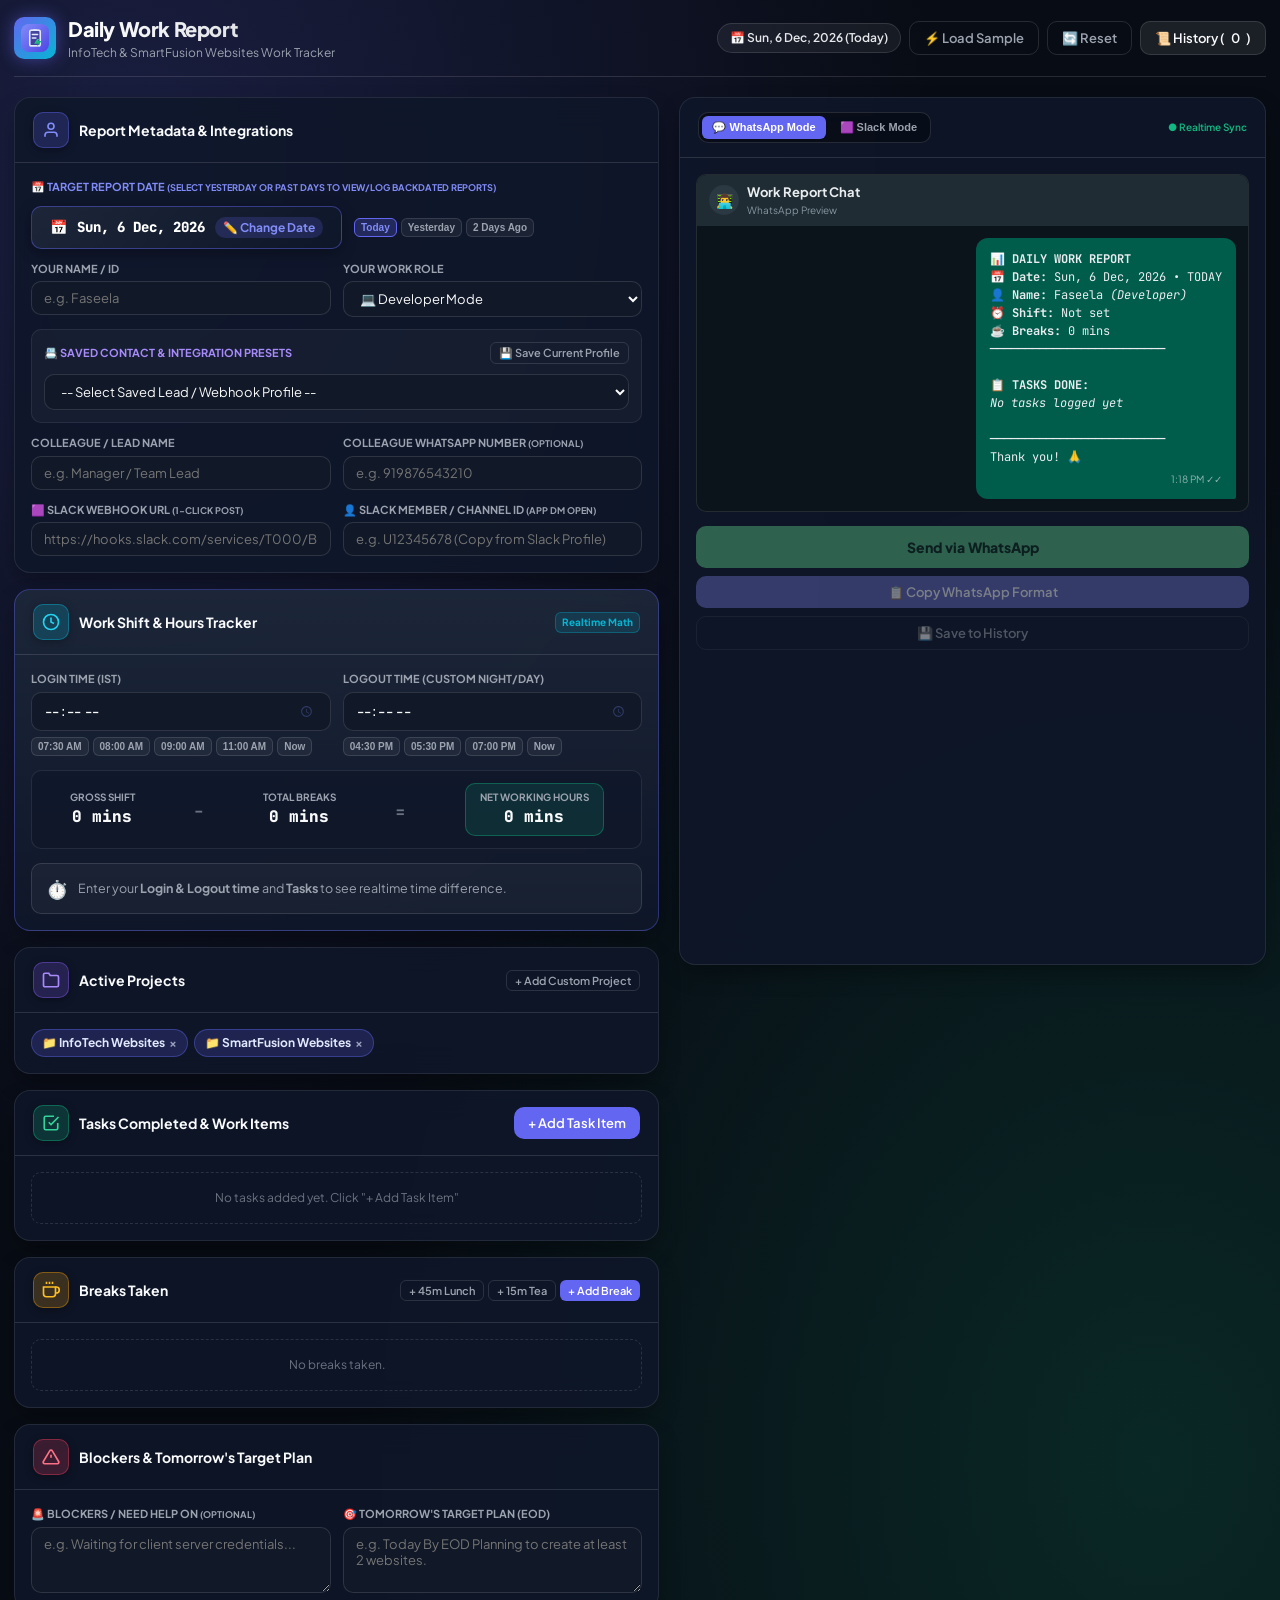
==== commit 0e966aee: "smallfixes" ====
--- a/index.html
+++ b/index.html
@@ -599,7 +599,7 @@
 
     .break-item-grid {
       display: grid;
-      grid-template-columns: 2fr 1.2fr 1fr 34px;
+      grid-template-columns: 2fr 1.4fr 1.2fr 34px;
       gap: 8px;
       width: 100%;
       align-items: center;
@@ -739,8 +739,13 @@
       white-space: nowrap;
     }
 
-    .btn-block {
-      width: 100%;
+    .btn:disabled,
+    .btn.disabled {
+      opacity: 0.45 !important;
+      cursor: not-allowed !important;
+      filter: grayscale(0.4);
+      box-shadow: none !important;
+      transform: none !important;
     }
 
     .btn-lg {
@@ -1232,11 +1237,68 @@
       box-shadow: inset 0 2px 4px rgba(0, 0, 0, 0.4);
     }
 
-    .stepper-divider {
-      color: rgba(255, 255, 255, 0.25);
+    /* Shift vs Tasks Comparison Notice Card */
+    .shift-comparison-notice {
+      margin-top: 14px;
+      padding: 12px 14px;
+      border-radius: var(--radius-md);
+      font-size: 12.5px;
+      display: flex;
+      align-items: center;
+      gap: 10px;
+      line-height: 1.4;
+      transition: all 0.25s ease;
+    }
+
+    .shift-comparison-notice.neutral {
+      background: rgba(255, 255, 255, 0.04);
+      border: 1px solid var(--border-color);
+      color: var(--text-muted);
+    }
+
+    .shift-comparison-notice.warning {
+      background: rgba(245, 158, 11, 0.14);
+      border: 1.5px solid rgba(245, 158, 11, 0.5);
+      color: #FDE68A;
+      box-shadow: 0 4px 14px rgba(245, 158, 11, 0.2);
+    }
+
+    .shift-comparison-notice.warning strong {
+      color: #FBBF24;
+    }
+
+    .shift-comparison-notice.success {
+      background: rgba(16, 185, 129, 0.14);
+      border: 1.5px solid rgba(16, 185, 129, 0.5);
+      color: #A7F3D0;
+      box-shadow: 0 4px 14px rgba(16, 185, 129, 0.2);
+    }
+
+    .shift-comparison-notice.info {
+      background: rgba(6, 182, 212, 0.14);
+      border: 1.5px solid rgba(6, 182, 212, 0.5);
+      color: #A5F3FC;
+    }
+
+    .shift-comparison-notice .notice-icon {
       font-size: 18px;
+      flex-shrink: 0;
+    }
+
+    .shift-comparison-notice .notice-content {
+      flex: 1;
+    }
+
+    .shift-comparison-notice .notice-subtext {
+      font-size: 11px;
+      margin-top: 3px;
+      color: var(--text-muted);
+    }
+
+    .shift-comparison-notice .notice-subtext span {
+      font-family: var(--font-mono);
       font-weight: 700;
-      font-family: var(--font-mono);
+      color: var(--text-main);
     }
   </style>
 </head>
@@ -1354,7 +1416,7 @@
             </div>
             <div class="form-group">
               <label for="userName">Your Name / ID</label>
-              <input type="text" id="userName" placeholder="e.g. Vamsi Krishna" value="Vamsi Krishna">
+              <input type="text" id="userName" placeholder="e.g. Faseela" value="">
             </div>
             <div class="form-group">
               <label for="userRole">Your Work Role</label>
@@ -1377,16 +1439,19 @@
             </div>
             <div class="form-group">
               <label for="colleagueName">Colleague / Lead Name</label>
-              <input type="text" id="colleagueName" placeholder="e.g. Manager / Team Lead" value="Manager / Team Lead">
+              <input type="text" id="colleagueName" placeholder="e.g. Manager / Team Lead" value="">
             </div>
             <div class="form-group">
               <label for="whatsappPhone">Colleague WhatsApp Number <small>(Optional)</small></label>
               <input type="tel" id="whatsappPhone" placeholder="e.g. 919876543210">
             </div>
-            <div class="form-group grid-span-2">
-              <label for="slackWebhook" class="text-purple">🟪 Slack Webhook URL <small>(Optional for 1-Click
-                  Posting)</small></label>
+            <div class="form-group">
+              <label for="slackWebhook" class="text-purple">🟪 Slack Webhook URL <small>(1-Click Post)</small></label>
               <input type="text" id="slackWebhook" placeholder="https://hooks.slack.com/services/T000/B000/XXXXXX">
+            </div>
+            <div class="form-group">
+              <label for="slackMemberId" class="text-purple">👤 Slack Member / Channel ID <small>(App DM Open)</small></label>
+              <input type="text" id="slackMemberId" placeholder="e.g. U12345678 (Copy from Slack Profile)">
             </div>
           </div>
         </section>
@@ -1409,7 +1474,7 @@
               <div class="form-group">
                 <label for="loginTime">Login Time (IST)</label>
                 <div class="input-with-presets">
-                  <input type="time" id="loginTime" value="07:30">
+                  <input type="time" id="loginTime" value="">
                   <div class="preset-pills">
                     <button type="button" class="pill" data-target="loginTime" data-time="07:30">07:30 AM</button>
                     <button type="button" class="pill" data-target="loginTime" data-time="08:00">08:00 AM</button>
@@ -1423,7 +1488,7 @@
               <div class="form-group">
                 <label for="logoutTime">Logout Time (Custom Night/Day)</label>
                 <div class="input-with-presets">
-                  <input type="time" id="logoutTime" value="16:30">
+                  <input type="time" id="logoutTime" value="">
                   <div class="preset-pills">
                     <button type="button" class="pill" data-target="logoutTime" data-time="16:30">04:30 PM</button>
                     <button type="button" class="pill" data-target="logoutTime" data-time="17:30">05:30 PM</button>
@@ -1437,7 +1502,7 @@
             <div class="hours-summary-bar">
               <div class="metric-box">
                 <span class="metric-label">Gross Shift</span>
-                <span class="metric-value" id="grossShiftValue">9 hrs 0 mins</span>
+                <span class="metric-value" id="grossShiftValue">0 mins</span>
               </div>
               <div class="metric-divider">-</div>
               <div class="metric-box">
@@ -1447,9 +1512,11 @@
               <div class="metric-divider">=</div>
               <div class="metric-box highlight">
                 <span class="metric-label">Net Working Hours</span>
-                <span class="metric-value text-emerald" id="netWorkingValue">9 hrs 0 mins</span>
+                <span class="metric-value text-emerald" id="netWorkingValue">0 mins</span>
               </div>
             </div>
+
+            <div id="shiftComparisonNotice" class="shift-comparison-notice neutral"></div>
           </div>
         </section>
 
@@ -1579,7 +1646,7 @@
                   <div class="slack-message-bubble">
                     <div class="slack-avatar">👤</div>
                     <div class="slack-message-content">
-                      <div class="slack-author-name">Vamsi Krishna <span class="slack-time">1:18 PM</span></div>
+                      <div class="slack-author-name" id="slackAuthorName">Faseela <span class="slack-time">1:18 PM</span></div>
                       <div class="bubble-content" id="slackPreviewContent"></div>
                     </div>
                   </div>
@@ -1593,8 +1660,7 @@
               </div>
 
               <div class="action-bar hidden" id="slackActions">
-                <button class="btn btn-slack btn-block btn-lg" id="btnSendSlackWebhook">🟪 Post to Slack
-                  Channel</button>
+                <button class="btn btn-slack btn-block btn-lg hidden" id="btnSendSlackWebhook" style="display: none;">🟪 Post to Slack Channel</button>
                 <button class="btn btn-primary btn-block" id="btnCopySlackReport">📋 Copy Slack Markdown Text</button>
                 <button class="btn btn-outline btn-block" id="btnSaveHistorySlack">💾 Save to History</button>
               </div>
@@ -1625,17 +1691,14 @@
     /* Embedded JavaScript Application Engine */
     document.addEventListener('DOMContentLoaded', () => {
       const state = {
-        userName: 'Vamsi Krishna', userRole: 'Developer', colleagueName: 'Manager / Team Lead',
-        whatsappPhone: '', slackWebhook: '', previewPlatform: 'whatsapp',
+        userName: '', userRole: 'Developer', colleagueName: '',
+        whatsappPhone: '', slackWebhook: '', slackMemberId: '', previewPlatform: 'whatsapp',
         reportDate: '',
-        loginTime: '07:30', logoutTime: '16:30',
+        loginTime: '', logoutTime: '',
         projects: ['InfoTech Websites', 'SmartFusion Websites'],
-        breaks: [{ id: 'b1', name: 'Lunch Break', duration: 45 }, { id: 'b2', name: 'Tea Break', duration: 15 }],
-        tasks: [
-          { id: 't1', title: 'Assessment of the complete new InfoTech project websites', project: 'InfoTech Websites', status: 'Completed', hours: 1, minutes: 0, duration: '1h' },
-          { id: 't2', title: 'Created New GIT for all websites', project: 'InfoTech Websites', status: 'In Development', hours: 1, minutes: 0, duration: '1h' }
-        ],
-        blockers: '', tomorrowPlan: 'Today By EOD Planning to create at least 2 websites.', history: [], dateLogs: {}, contactPresets: []
+        breaks: [],
+        tasks: [],
+        blockers: '', tomorrowPlan: '', history: [], dateLogs: {}, contactPresets: []
       };
 
       const DEVELOPER_STATUSES = [
@@ -1661,6 +1724,7 @@
       const colleagueNameInput = document.getElementById('colleagueName');
       const whatsappPhoneInput = document.getElementById('whatsappPhone');
       const slackWebhookInput = document.getElementById('slackWebhook');
+      const slackMemberIdInput = document.getElementById('slackMemberId');
       const reportDateInput = document.getElementById('reportDate');
       const contactPresetSelect = document.getElementById('contactPresetSelect');
       const btnSaveCurrentPreset = document.getElementById('btnSaveCurrentPreset');
@@ -1734,7 +1798,7 @@
       function init() {
         loadFromLocalStorage();
         initStepperDatePopover();
-        if (!state.reportDate) state.reportDate = getTodayDateStr();
+        state.reportDate = getTodayDateStr();
         setupDate(); bindEvents(); renderAll();
       }
 
@@ -1880,13 +1944,13 @@
       function loadDateLog(dateStr) {
         if (state.dateLogs && state.dateLogs[dateStr]) {
           const log = state.dateLogs[dateStr];
-          state.loginTime = log.loginTime || '07:30'; state.logoutTime = log.logoutTime || '16:30';
+          state.loginTime = log.loginTime || ''; state.logoutTime = log.logoutTime || '';
           state.breaks = log.breaks ? JSON.parse(JSON.stringify(log.breaks)) : [];
           state.tasks = log.tasks ? JSON.parse(JSON.stringify(log.tasks)) : [];
           state.blockers = log.blockers || ''; state.tomorrowPlan = log.tomorrowPlan || '';
         } else {
-          state.loginTime = '07:30'; state.logoutTime = '16:30';
-          state.breaks = [{ id: 'b1', name: 'Lunch Break', duration: 45 }];
+          state.loginTime = ''; state.logoutTime = '';
+          state.breaks = [];
           state.tasks = []; state.blockers = ''; state.tomorrowPlan = '';
         }
       }
@@ -1900,7 +1964,7 @@
           const opt = document.createElement('option');
           opt.value = cp.id;
           let phoneLabel = cp.whatsappPhone ? ` | 📱 ${cp.whatsappPhone}` : '';
-          let slackLabel = cp.slackWebhook ? ` | 🟪 Slack Configured` : '';
+          let slackLabel = cp.slackWebhook || cp.slackMemberId ? ` | 🟪 Slack Configured` : '';
           opt.textContent = `${cp.name} (${cp.colleagueName || 'No Name'}${phoneLabel}${slackLabel})`;
           contactPresetSelect.appendChild(opt);
         });
@@ -1914,7 +1978,7 @@
       }
 
       function saveCurrentPreset() {
-        const profileName = prompt('Enter a label/name for this Contact Profile (e.g. "Manager Vamsi - Slack & WhatsApp"):', state.colleagueName || 'Team Lead');
+        const profileName = prompt('Enter a label/name for this Contact Profile (e.g. "Manager Faseela - Slack & WhatsApp"):', state.colleagueName || 'Team Lead');
         if (!profileName || !profileName.trim()) return;
 
         const cleanLabel = profileName.trim();
@@ -1925,7 +1989,8 @@
           name: cleanLabel,
           colleagueName: state.colleagueName || '',
           whatsappPhone: state.whatsappPhone || '',
-          slackWebhook: state.slackWebhook || ''
+          slackWebhook: state.slackWebhook || '',
+          slackMemberId: state.slackMemberId || ''
         };
 
         state.contactPresets.push(newPreset);
@@ -1961,10 +2026,12 @@
           state.colleagueName = preset.colleagueName || '';
           state.whatsappPhone = preset.whatsappPhone || '';
           state.slackWebhook = preset.slackWebhook || '';
+          state.slackMemberId = preset.slackMemberId || '';
 
           colleagueNameInput.value = state.colleagueName;
           whatsappPhoneInput.value = state.whatsappPhone;
           slackWebhookInput.value = state.slackWebhook;
+          if (slackMemberIdInput) slackMemberIdInput.value = state.slackMemberId;
 
           renderPreview();
           saveToLocalStorage();
@@ -1974,8 +2041,16 @@
       }
 
       function calculateHours() {
-        const loginStr = loginTimeInput.value || '07:30';
-        const logoutStr = logoutTimeInput.value || '16:30';
+        const loginStr = loginTimeInput.value || '';
+        const logoutStr = logoutTimeInput.value || '';
+        if (!loginStr || !logoutStr) {
+          grossShiftValue.textContent = '0 mins';
+          const totalBreakMins = state.breaks.reduce((acc, curr) => acc + (parseInt(curr.duration) || 0), 0);
+          totalBreaksValue.textContent = formatMinutesToHoursStr(totalBreakMins);
+          netWorkingValue.textContent = '0 mins';
+          updateShiftComparisonNotice();
+          return { grossShiftMins: 0, totalBreakMins, netWorkingMins: 0, loginFormatted: 'Not set', logoutFormatted: 'Not set' };
+        }
         const loginMins = timeStrToMinutes(loginStr);
         let logoutMins = timeStrToMinutes(logoutStr);
         if (logoutMins < loginMins) logoutMins += 24 * 60;
@@ -1987,11 +2062,125 @@
         grossShiftValue.textContent = formatMinutesToHoursStr(grossShiftMins);
         totalBreaksValue.textContent = formatMinutesToHoursStr(totalBreakMins);
         netWorkingValue.textContent = formatMinutesToHoursStr(netWorkingMins);
+
+        updateShiftComparisonNotice();
 
         return {
           grossShiftMins, totalBreakMins, netWorkingMins,
           loginFormatted: format12Hour(loginStr), logoutFormatted: format12Hour(logoutStr)
         };
+      }
+
+      let isReportValidToExport = false;
+      let exportBlockedReason = '';
+
+      function updateShiftComparisonNotice() {
+        const noticeElem = document.getElementById('shiftComparisonNotice');
+        if (!noticeElem) return;
+
+        const loginStr = loginTimeInput ? loginTimeInput.value : '';
+        const logoutStr = logoutTimeInput ? logoutTimeInput.value : '';
+
+        let totalTasksMins = 0;
+        (state.tasks || []).forEach(t => {
+          totalTasksMins += (getTaskHours(t) * 60) + getTaskMinutes(t);
+        });
+
+        if (!loginStr || !logoutStr) {
+          isReportValidToExport = false;
+          exportBlockedReason = 'Please enter your Login & Logout times first.';
+          if (totalTasksMins > 0) {
+            noticeElem.className = 'shift-comparison-notice info';
+            noticeElem.innerHTML = `
+              <div class="notice-icon">ℹ️</div>
+              <div class="notice-content">
+                <strong>Tasks Logged:</strong> ${formatMinutesToHoursStr(totalTasksMins)}. Set your <strong>Login &amp; Logout times</strong> to compare shift hours with tasks.
+              </div>`;
+          } else {
+            noticeElem.className = 'shift-comparison-notice neutral';
+            noticeElem.innerHTML = `
+              <div class="notice-icon">⏱️</div>
+              <div class="notice-content">
+                Enter your <strong>Login &amp; Logout time</strong> and <strong>Tasks</strong> to see realtime time difference.
+              </div>`;
+          }
+          updateExportButtonsState();
+          return;
+        }
+
+        const loginMins = timeStrToMinutes(loginStr);
+        let logoutMins = timeStrToMinutes(logoutStr);
+        if (logoutMins < loginMins) logoutMins += 24 * 60;
+
+        const grossShiftMins = Math.max(0, logoutMins - loginMins);
+        const totalBreakMins = state.breaks.reduce((acc, curr) => acc + (parseInt(curr.duration) || 0), 0);
+        const netWorkingMins = Math.max(0, grossShiftMins - totalBreakMins);
+
+        const diffMins = netWorkingMins - totalTasksMins;
+        const diffStr = formatMinutesToHoursStr(Math.abs(diffMins));
+        const netWorkStr = formatMinutesToHoursStr(netWorkingMins);
+        const tasksStr = formatMinutesToHoursStr(totalTasksMins);
+
+        if (state.tasks.length === 0) {
+          isReportValidToExport = false;
+          exportBlockedReason = 'Please add at least one task item before exporting your report.';
+          noticeElem.className = 'shift-comparison-notice warning';
+          noticeElem.innerHTML = `
+            <div class="notice-icon">⚠️</div>
+            <div class="notice-content">
+              <strong>No Tasks Added:</strong> Please add your task items for today. You cannot send or copy an empty report.
+            </div>`;
+        } else if (diffMins > 0) {
+          isReportValidToExport = false;
+          exportBlockedReason = `You still have ${diffStr} difference left to update in Tasks!`;
+          noticeElem.className = 'shift-comparison-notice warning';
+          noticeElem.innerHTML = `
+            <div class="notice-icon">⚠️</div>
+            <div class="notice-content">
+              <strong>Time Difference Notice:</strong> Still you have <strong>${diffStr}</strong> difference left you have to update in Tasks!
+              <div class="notice-subtext">Net Work Shift: <span>${netWorkStr}</span> | Tasks Logged: <span>${tasksStr}</span></div>
+            </div>`;
+        } else if (diffMins < 0) {
+          isReportValidToExport = false;
+          exportBlockedReason = `Total tasks (${tasksStr}) exceed Net Working Hours (${netWorkStr}) by ${diffStr}!`;
+          noticeElem.className = 'shift-comparison-notice info';
+          noticeElem.innerHTML = `
+            <div class="notice-icon">💡</div>
+            <div class="notice-content">
+              <strong>Tasks Exceed Net Shift:</strong> Total tasks (${tasksStr}) exceed Net Working Hours (${netWorkStr}) by <strong>${diffStr}</strong>.
+            </div>`;
+        } else {
+          isReportValidToExport = true;
+          exportBlockedReason = '';
+          noticeElem.className = 'shift-comparison-notice success';
+          noticeElem.innerHTML = `
+            <div class="notice-icon">✅</div>
+            <div class="notice-content">
+              <strong>Hours Matched Perfectly!</strong> Total task duration (${tasksStr}) matches your Net Working Hours.
+            </div>`;
+        }
+
+        updateExportButtonsState();
+      }
+
+      function updateExportButtonsState() {
+        const actionBtns = [
+          btnSendWhatsapp, btnCopyReport, btnSaveHistory,
+          btnSendSlackWebhook, btnCopySlackReport, btnSaveHistorySlack
+        ];
+
+        actionBtns.forEach(btn => {
+          if (!btn) return;
+          if (isReportValidToExport) {
+            btn.disabled = false;
+            btn.classList.remove('disabled');
+            btn.removeAttribute('title');
+          } else {
+            btn.disabled = true;
+            btn.classList.add('disabled');
+            btn.setAttribute('title', `Blocked: ${exportBlockedReason}`);
+          }
+        });
       }
 
       function timeStrToMinutes(timeStr) {
@@ -2026,6 +2215,28 @@
         });
       }
 
+      function getBreakHours(b) {
+        if (b.hours !== undefined && b.hours !== null && b.hours !== '') return parseInt(b.hours) || 0;
+        const total = parseInt(b.duration) || 0;
+        return Math.floor(total / 60);
+      }
+
+      function getBreakMinutes(b) {
+        if (b.minutes !== undefined && b.minutes !== null && b.minutes !== '') return parseInt(b.minutes) || 0;
+        const total = parseInt(b.duration) || 0;
+        return total % 60;
+      }
+
+      function getFormattedBreakDuration(b) {
+        const hrs = getBreakHours(b);
+        const mins = getBreakMinutes(b);
+        if (hrs > 0 && mins > 0) return `${hrs}h ${mins}m`;
+        if (hrs > 0) return `${hrs}h`;
+        if (mins > 0) return `${mins}m`;
+        if (b.duration) return `${b.duration}m`;
+        return '0m';
+      }
+
       function renderBreaks() {
         breaksList.innerHTML = '';
         if (state.breaks.length === 0) {
@@ -2037,11 +2248,17 @@
           div.innerHTML = `
         <div class="break-item-grid">
           <input type="text" value="${escapeHtml(b.name)}" placeholder="Break Name" data-index="${index}" data-field="name">
-          <div style="display:flex; align-items:center; gap:4px;">
-            <input type="number" value="${b.duration}" min="0" data-index="${index}" data-field="duration">
-            <span style="font-size:11px; color:var(--text-muted);">mins</span>
+          <div class="task-duration-picker" title="Break duration in hours and minutes">
+            <div class="duration-unit">
+              <input type="number" min="0" max="24" value="${getBreakHours(b)}" placeholder="0" data-index="${index}" data-field="hours">
+              <span class="unit-text">h</span>
+            </div>
+            <div class="duration-unit">
+              <input type="number" min="0" max="59" value="${getBreakMinutes(b)}" placeholder="0" data-index="${index}" data-field="minutes">
+              <span class="unit-text">m</span>
+            </div>
           </div>
-          <span style="font-size:11px; color:var(--accent-amber); font-weight:600;">☕ ${b.duration || 0}m</span>
+          <span id="breakBadge_${index}" style="font-size:11px; color:var(--accent-amber); font-weight:700;">☕ ${getFormattedBreakDuration(b)}</span>
           <button class="btn-icon-danger btn-delete-break" data-index="${index}">&times;</button>
         </div>`;
           breaksList.appendChild(div);
@@ -2127,27 +2344,53 @@
         const formattedDate = formatDateReadable(reportDateStr);
         const relLabel = getRelativeDateLabel(reportDateStr);
         const dateTitle = relLabel ? `${formattedDate} • ${relLabel.toUpperCase()}` : formattedDate;
-        let text = `🚀 *DAILY WORK REPORT* (${dateTitle})\n━━━━━━━━━━━━━━━━━━━━━\n👤 *Name:* ${state.userName} _(${state.userRole})_\n⏰ *Shift:* ${hoursData.loginFormatted} - ${hoursData.logoutFormatted} _(${formatMinutesToHoursStr(hoursData.netWorkingMins)} Net Work)_\n☕ *Breaks:* ${formatMinutesToHoursStr(hoursData.totalBreakMins)}\n━━━━━━━━━━━━━━━━━━━━━\n\n📋 *TASKS DONE:*\n`;
-
-        const projectGroups = {};
-        state.tasks.forEach(t => {
-          const projKey = t.project || 'InfoTech Websites';
-          if (!projectGroups[projKey]) projectGroups[projKey] = [];
-          projectGroups[projKey].push(t);
-        });
-
-        Object.keys(projectGroups).forEach(proj => {
-          text += `\n📁 *PROJECT: ${proj}*\n`;
-          projectGroups[proj].forEach(t => {
-            const sObj = getStatusObj(t.status);
-            const durStr = getFormattedTaskDuration(t);
-            text += `${sObj.icon} *[${t.status}]* ${t.title}${durStr ? ` _(${durStr})_` : ''}\n`;
+        const nameDisplay = state.userName.trim() ? state.userName.trim() : 'Faseela';
+        const roleDisplay = state.userRole ? ` _(${state.userRole})_` : '';
+
+        let shiftDisplay = '';
+        if (hoursData.loginFormatted === 'Not set' || hoursData.logoutFormatted === 'Not set') {
+          shiftDisplay = 'Not set';
+        } else {
+          shiftDisplay = `${hoursData.loginFormatted} - ${hoursData.logoutFormatted} _(${formatMinutesToHoursStr(hoursData.netWorkingMins)} Net Work)_`;
+        }
+
+        let text = `📊 *DAILY WORK REPORT*\n`;
+        text += `📅 *Date:* ${dateTitle}\n`;
+        text += `👤 *Name:* ${nameDisplay}${roleDisplay}\n`;
+        text += `⏰ *Shift:* ${shiftDisplay}\n`;
+        text += `☕ *Breaks:* ${formatMinutesToHoursStr(hoursData.totalBreakMins)}\n`;
+        text += `─────────────────────────\n\n`;
+        text += `📋 *TASKS DONE:*\n`;
+
+        if (state.tasks.length === 0) {
+          text += `_No tasks logged yet_\n`;
+        } else {
+          const projectGroups = {};
+          state.tasks.forEach(t => {
+            const projKey = t.project || 'InfoTech Websites';
+            if (!projectGroups[projKey]) projectGroups[projKey] = [];
+            projectGroups[projKey].push(t);
           });
-        });
-
-        if (state.blockers.trim()) text += `\n🚨 *BLOCKERS / PENDING:*\n${state.blockers.trim()}\n`;
-        if (state.tomorrowPlan.trim()) text += `\n📌 *Notes / Next Targets:* ${state.tomorrowPlan.trim()}\n`;
-        return text + `\nThank you! 🙏`;
+
+          Object.keys(projectGroups).forEach(proj => {
+            text += `\n📁 *PROJECT: ${proj}*\n`;
+            projectGroups[proj].forEach(t => {
+              const sObj = getStatusObj(t.status);
+              const durStr = getFormattedTaskDuration(t);
+              text += `${sObj.icon} *[${t.status}]* ${t.title}${durStr ? ` _(${durStr})_` : ''}\n`;
+            });
+          });
+        }
+
+        if (state.blockers && state.blockers.trim()) {
+          text += `\n🚨 *BLOCKERS / PENDING:*\n${state.blockers.trim()}\n`;
+        }
+        if (state.tomorrowPlan && state.tomorrowPlan.trim()) {
+          text += `\n📌 *Notes / Next Targets:*\n${state.tomorrowPlan.trim()}\n`;
+        }
+
+        text += `\n─────────────────────────\nThank you! 🙏`;
+        return text;
       }
 
       function generateSlackReportText() {
@@ -2156,33 +2399,64 @@
         const formattedDate = formatDateReadable(reportDateStr);
         const relLabel = getRelativeDateLabel(reportDateStr);
         const dateTitle = relLabel ? `${formattedDate} • ${relLabel.toUpperCase()}` : formattedDate;
-        let text = `:rocket: *DAILY WORK REPORT* (${dateTitle})\n──────────────────────────────────\n:bust_in_silhouette: *Name:* ${state.userName} _(${state.userRole})_\n:alarm_clock: *Shift:* ${hoursData.loginFormatted} - ${hoursData.logoutFormatted} _(${formatMinutesToHoursStr(hoursData.netWorkingMins)} Net Work)_\n:coffee: *Breaks:* ${formatMinutesToHoursStr(hoursData.totalBreakMins)}\n──────────────────────────────────\n\n:clipboard: *TASKS DONE:*\n`;
-
-        const projectGroups = {};
-        state.tasks.forEach(t => {
-          const projKey = t.project || 'InfoTech Websites';
-          if (!projectGroups[projKey]) projectGroups[projKey] = [];
-          projectGroups[projKey].push(t);
-        });
-
-        Object.keys(projectGroups).forEach(proj => {
-          text += `\n:file_folder: *PROJECT: ${proj}*\n`;
-          projectGroups[proj].forEach(t => {
-            const sObj = getStatusObj(t.status);
-            const durStr = getFormattedTaskDuration(t);
-            text += `${sObj.slackEmoji} *[${t.status}]* ${t.title}${durStr ? ` _(${durStr})_` : ''}\n`;
+        const nameDisplay = state.userName.trim() ? state.userName.trim() : 'Faseela';
+        const roleDisplay = state.userRole ? ` _(${state.userRole})_` : '';
+
+        let shiftDisplay = '';
+        if (hoursData.loginFormatted === 'Not set' || hoursData.logoutFormatted === 'Not set') {
+          shiftDisplay = 'Not set';
+        } else {
+          shiftDisplay = `${hoursData.loginFormatted} - ${hoursData.logoutFormatted} _(${formatMinutesToHoursStr(hoursData.netWorkingMins)} Net Work)_`;
+        }
+
+        let text = `:bar_chart: *DAILY WORK REPORT*\n`;
+        text += `:calendar: *Date:* ${dateTitle}\n`;
+        text += `:bust_in_silhouette: *Name:* ${nameDisplay}${roleDisplay}\n`;
+        text += `:alarm_clock: *Shift:* ${shiftDisplay}\n`;
+        text += `:coffee: *Breaks:* ${formatMinutesToHoursStr(hoursData.totalBreakMins)}\n`;
+        text += `─────────────────────────\n\n`;
+        text += `:clipboard: *TASKS DONE:*\n`;
+
+        if (state.tasks.length === 0) {
+          text += `_No tasks logged yet_\n`;
+        } else {
+          const projectGroups = {};
+          state.tasks.forEach(t => {
+            const projKey = t.project || 'InfoTech Websites';
+            if (!projectGroups[projKey]) projectGroups[projKey] = [];
+            projectGroups[projKey].push(t);
           });
-        });
-
-        if (state.blockers.trim()) text += `\n:warning: *BLOCKERS / PENDING:*\n${state.blockers.trim()}\n`;
-        if (state.tomorrowPlan.trim()) text += `\n:dart: *Notes / Next Targets:* ${state.tomorrowPlan.trim()}\n`;
-        return text + `\nThank you! :pray:`;
+
+          Object.keys(projectGroups).forEach(proj => {
+            text += `\n:file_folder: *PROJECT: ${proj}*\n`;
+            projectGroups[proj].forEach(t => {
+              const sObj = getStatusObj(t.status);
+              const durStr = getFormattedTaskDuration(t);
+              text += `${sObj.slackEmoji} *[${t.status}]* ${t.title}${durStr ? ` _(${durStr})_` : ''}\n`;
+            });
+          });
+        }
+
+        if (state.blockers && state.blockers.trim()) {
+          text += `\n:warning: *BLOCKERS / PENDING:*\n${state.blockers.trim()}\n`;
+        }
+        if (state.tomorrowPlan && state.tomorrowPlan.trim()) {
+          text += `\n:dart: *Notes / Next Targets:*\n${state.tomorrowPlan.trim()}\n`;
+        }
+
+        text += `\n─────────────────────────\nThank you! :pray:`;
+        return text;
       }
 
       function renderPreview() {
         reportPreviewContent.innerHTML = escapeHtml(generateWhatsAppReportText()).replace(/\*(.*?)\*/g, '<strong>$1</strong>').replace(/_(.*?)_/g, '<em>$1</em>');
         slackPreviewContent.innerHTML = escapeHtml(generateSlackReportText()).replace(/\*(.*?)\*/g, '<strong>$1</strong>').replace(/_(.*?)_/g, '<em>$1</em>');
         previewRecipientName.textContent = state.colleagueName.trim() ? `Report to: ${state.colleagueName}` : 'Work Report Chat';
+        const slackAuthorElem = document.getElementById('slackAuthorName');
+        if (slackAuthorElem) {
+          slackAuthorElem.innerHTML = `${escapeHtml(state.userName.trim() || 'Faseela')} <span class="slack-time">1:18 PM</span>`;
+        }
+        updateShiftComparisonNotice();
         saveToLocalStorage();
       }
 
@@ -2204,6 +2478,7 @@
         userNameInput.value = state.userName; userRoleSelect.value = state.userRole;
         colleagueNameInput.value = state.colleagueName; whatsappPhoneInput.value = state.whatsappPhone;
         slackWebhookInput.value = state.slackWebhook;
+        if (slackMemberIdInput) slackMemberIdInput.value = state.slackMemberId || '';
         if (reportDateInput) reportDateInput.value = state.reportDate || getTodayDateStr();
         loginTimeInput.value = state.loginTime;
         logoutTimeInput.value = state.logoutTime; blockersInput.value = state.blockers;
@@ -2217,6 +2492,9 @@
         colleagueNameInput.addEventListener('input', (e) => { state.colleagueName = e.target.value; renderPreview(); });
         whatsappPhoneInput.addEventListener('input', (e) => { state.whatsappPhone = e.target.value; renderPreview(); });
         slackWebhookInput.addEventListener('input', (e) => { state.slackWebhook = e.target.value; saveToLocalStorage(); });
+        if (slackMemberIdInput) {
+          slackMemberIdInput.addEventListener('input', (e) => { state.slackMemberId = e.target.value; saveToLocalStorage(); });
+        }
 
         if (contactPresetSelect) {
           contactPresetSelect.addEventListener('change', (e) => applyContactPreset(e.target.value));
@@ -2295,10 +2573,33 @@
         });
 
         breaksList.addEventListener('input', (e) => {
-          const index = e.target.getAttribute('data-index'); const field = e.target.getAttribute('data-field');
-          if (index !== null && field) {
-            state.breaks[index][field] = field === 'duration' ? parseInt(e.target.value) || 0 : e.target.value;
-            calculateHours(); renderPreview();
+          const index = e.target.getAttribute('data-index');
+          const field = e.target.getAttribute('data-field');
+          if (index !== null && index !== undefined && field) {
+            const b = state.breaks[index];
+            if (!b) return;
+            if (field === 'hours' || field === 'minutes') {
+              const val = parseInt(e.target.value);
+              b[field] = isNaN(val) ? 0 : val;
+              const hrs = getBreakHours(b);
+              const mins = getBreakMinutes(b);
+              b.duration = (hrs * 60) + mins;
+            } else if (field === 'duration') {
+              const dur = parseInt(e.target.value) || 0;
+              b.duration = dur;
+              b.hours = Math.floor(dur / 60);
+              b.minutes = dur % 60;
+            } else {
+              b[field] = e.target.value;
+            }
+
+            const badgeElem = document.getElementById(`breakBadge_${index}`);
+            if (badgeElem) {
+              badgeElem.textContent = `☕ ${getFormattedBreakDuration(b)}`;
+            }
+
+            calculateHours();
+            renderPreview();
           }
         });
 
@@ -2309,9 +2610,9 @@
           }
         });
 
-        btnQuickLunch.addEventListener('click', () => { state.breaks.push({ id: Date.now(), name: 'Lunch Break', duration: 45 }); renderBreaks(); calculateHours(); renderPreview(); showToast('Added 45m Lunch Break', 'info'); });
-        btnQuickTea.addEventListener('click', () => { state.breaks.push({ id: Date.now(), name: 'Tea Break', duration: 15 }); renderBreaks(); calculateHours(); renderPreview(); showToast('Added 15m Tea Break', 'info'); });
-        btnAddBreak.addEventListener('click', () => { state.breaks.push({ id: Date.now(), name: 'Short Break', duration: 15 }); renderBreaks(); calculateHours(); renderPreview(); });
+        btnQuickLunch.addEventListener('click', () => { state.breaks.push({ id: Date.now(), name: 'Lunch Break', duration: 45, hours: 0, minutes: 45 }); renderBreaks(); calculateHours(); renderPreview(); showToast('Added 45m Lunch Break', 'info'); });
+        btnQuickTea.addEventListener('click', () => { state.breaks.push({ id: Date.now(), name: 'Tea Break', duration: 15, hours: 0, minutes: 15 }); renderBreaks(); calculateHours(); renderPreview(); showToast('Added 15m Tea Break', 'info'); });
+        btnAddBreak.addEventListener('click', () => { state.breaks.push({ id: Date.now(), name: 'Short Break', duration: 15, hours: 0, minutes: 15 }); renderBreaks(); calculateHours(); renderPreview(); });
 
         tasksList.addEventListener('input', (e) => {
           const index = e.target.getAttribute('data-index'); const field = e.target.getAttribute('data-field');
@@ -2345,6 +2646,10 @@
         });
 
         btnSendWhatsapp.addEventListener('click', () => {
+          if (!isReportValidToExport) {
+            showToast(`🛑 Cannot Send: ${exportBlockedReason}`, 'warning');
+            return;
+          }
           const encodedText = encodeURIComponent(generateWhatsAppReportText());
           let rawPhone = state.whatsappPhone.replace(/[^0-9]/g, '');
           window.open(rawPhone ? `https://api.whatsapp.com/send?phone=${rawPhone}&text=${encodedText}` : `https://api.whatsapp.com/send?text=${encodedText}`, '_blank');
@@ -2352,47 +2657,79 @@
         });
 
         btnCopyReport.addEventListener('click', () => {
+          if (!isReportValidToExport) {
+            showToast(`🛑 Cannot Copy: ${exportBlockedReason}`, 'warning');
+            return;
+          }
           navigator.clipboard.writeText(generateWhatsAppReportText()).then(() => showToast('📋 WhatsApp report copied!', 'success'));
         });
 
         btnCopySlackReport.addEventListener('click', () => {
+          if (!isReportValidToExport) {
+            showToast(`🛑 Cannot Copy: ${exportBlockedReason}`, 'warning');
+            return;
+          }
           navigator.clipboard.writeText(generateSlackReportText()).then(() => showToast('📋 Slack report copied!', 'success'));
         });
 
-        btnSendSlackWebhook.addEventListener('click', () => {
+        btnSendSlackWebhook.addEventListener('click', async () => {
+          if (!isReportValidToExport) {
+            showToast(`🛑 Cannot Post: ${exportBlockedReason}`, 'warning');
+            return;
+          }
           const textPayload = generateSlackReportText();
           const webhookUrl = state.slackWebhook ? state.slackWebhook.trim() : '';
+          const targetId = state.slackMemberId ? state.slackMemberId.trim().replace(/^@/, '') : '';
 
           if (navigator.clipboard && navigator.clipboard.writeText) {
-            navigator.clipboard.writeText(textPayload).catch(() => {});
+            try {
+              await navigator.clipboard.writeText(textPayload);
+            } catch (e) {}
           }
 
+          let webhookPosted = false;
           if (webhookUrl) {
-            fetch(webhookUrl, {
-              method: 'POST',
-              mode: 'no-cors',
-              headers: { 'Content-Type': 'application/json' },
-              body: JSON.stringify({ text: textPayload })
-            }).catch(() => {});
+            try {
+              await fetch(webhookUrl, {
+                method: 'POST',
+                body: JSON.stringify({ text: textPayload })
+              });
+              webhookPosted = true;
+              showToast('🟪 Daily Report posted to Slack Webhook!', 'success');
+            } catch (err) {
+              showToast('📋 Webhook sent & report copied to clipboard!', 'success');
+            }
           }
 
-          try { window.location.href = 'slack://open'; } catch (e) {}
-          setTimeout(() => { window.open('https://app.slack.com/client', '_blank'); }, 500);
-
-          if (webhookUrl) {
-            showToast('🟪 Posted to Slack Webhook & opening Slack!', 'success');
-          } else {
-            showToast('📋 Copied report to clipboard & opening Slack app!', 'success');
+          if (targetId) {
+            const redirectUrl = `https://slack.com/app_redirect?channel=${encodeURIComponent(targetId)}`;
+            window.open(redirectUrl, '_blank');
+            showToast(`💬 Opening Slack chat for ${targetId}! Press Ctrl+V to paste message.`, 'success');
+          } else if (!webhookPosted) {
+            window.open('https://app.slack.com/client', '_blank');
+            showToast('📋 Report copied to clipboard! Press Ctrl+V in Slack to paste.', 'info');
           }
         });
 
         btnSaveHistory.addEventListener('click', saveToHistory);
         btnSaveHistorySlack.addEventListener('click', saveToHistory);
         btnResetForm.addEventListener('click', () => {
-          state.loginTime = '07:30'; state.logoutTime = '16:30'; state.projects = ['InfoTech Websites', 'SmartFusion Websites'];
-          state.breaks = [{ id: 'b1', name: 'Lunch Break', duration: 45 }];
-          state.tasks = [{ id: 't1', title: 'Website task item', project: 'InfoTech Websites', status: 'Completed', duration: '1h' }];
-          state.blockers = ''; state.tomorrowPlan = ''; state.reportDate = getTodayDateStr(); renderAll(); showToast('Reset to default', 'info');
+          state.userName = '';
+          state.colleagueName = '';
+          state.whatsappPhone = '';
+          state.slackWebhook = '';
+          state.slackMemberId = '';
+          state.loginTime = '';
+          state.logoutTime = '';
+          state.projects = ['InfoTech Websites', 'SmartFusion Websites'];
+          state.breaks = [];
+          state.tasks = [];
+          state.blockers = '';
+          state.tomorrowPlan = '';
+          state.reportDate = getTodayDateStr();
+          if (contactPresetSelect) contactPresetSelect.value = '';
+          renderAll();
+          showToast('All fields cleared!', 'info');
         });
         btnLoadSample.addEventListener('click', loadSampleData);
 
@@ -2405,6 +2742,10 @@
       }
 
       function saveToHistory() {
+        if (!isReportValidToExport) {
+          showToast(`🛑 Cannot Save: ${exportBlockedReason}`, 'warning');
+          return;
+        }
         const reportDateStr = state.reportDate || getTodayDateStr();
         const readableDate = formatDateReadable(reportDateStr);
         const rel = getRelativeDateLabel(reportDateStr);
@@ -2440,7 +2781,7 @@
       function updateHistoryBadge() { historyCountBadge.textContent = state.history.length; }
 
       function loadSampleData() {
-        state.userName = 'Vamsi Krishna'; state.userRole = 'Developer'; state.colleagueName = 'Manager / Team Lead';
+        state.userName = 'Faseela'; state.userRole = 'Developer'; state.colleagueName = 'Manager / Team Lead';
         state.loginTime = '11:00'; state.logoutTime = '13:00'; state.projects = ['InfoTech Websites', 'SmartFusion Websites'];
         state.breaks = [];
         state.tasks = [
@@ -2455,7 +2796,7 @@
           saveCurrentDateLog();
           localStorage.setItem('smart_daily_report_v4', JSON.stringify({
             userName: state.userName, userRole: state.userRole, colleagueName: state.colleagueName,
-            whatsappPhone: state.whatsappPhone, slackWebhook: state.slackWebhook, previewPlatform: state.previewPlatform,
+            whatsappPhone: state.whatsappPhone, slackWebhook: state.slackWebhook, slackMemberId: state.slackMemberId, previewPlatform: state.previewPlatform,
             reportDate: state.reportDate,
             loginTime: state.loginTime, logoutTime: state.logoutTime, projects: state.projects,
             breaks: state.breaks, tasks: state.tasks, blockers: state.blockers, tomorrowPlan: state.tomorrowPlan, history: state.history,
@@ -2474,6 +2815,7 @@
             if (parsed.colleagueName !== undefined) state.colleagueName = parsed.colleagueName;
             if (parsed.whatsappPhone !== undefined) state.whatsappPhone = parsed.whatsappPhone;
             if (parsed.slackWebhook !== undefined) state.slackWebhook = parsed.slackWebhook;
+            if (parsed.slackMemberId !== undefined) state.slackMemberId = parsed.slackMemberId;
             if (parsed.previewPlatform !== undefined) state.previewPlatform = parsed.previewPlatform;
             if (parsed.reportDate !== undefined) state.reportDate = parsed.reportDate;
             if (parsed.loginTime !== undefined) state.loginTime = parsed.loginTime;
